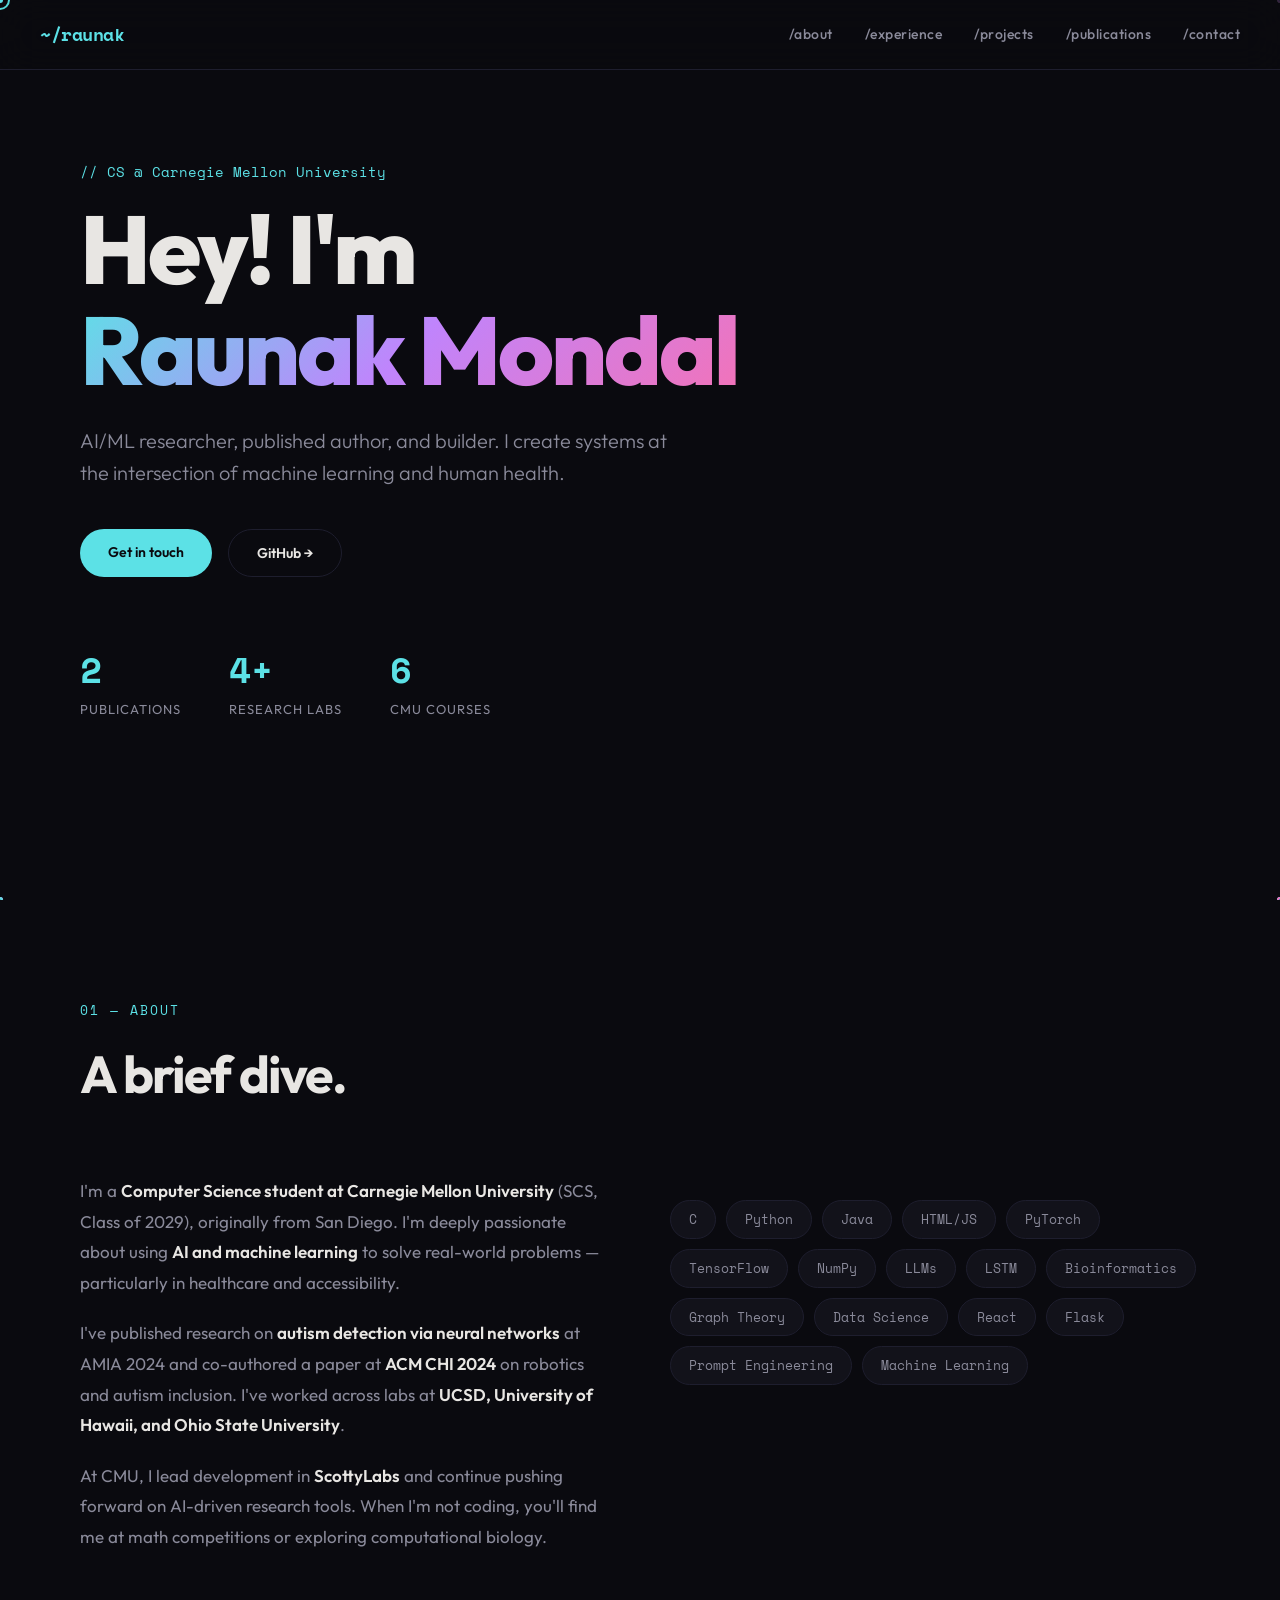
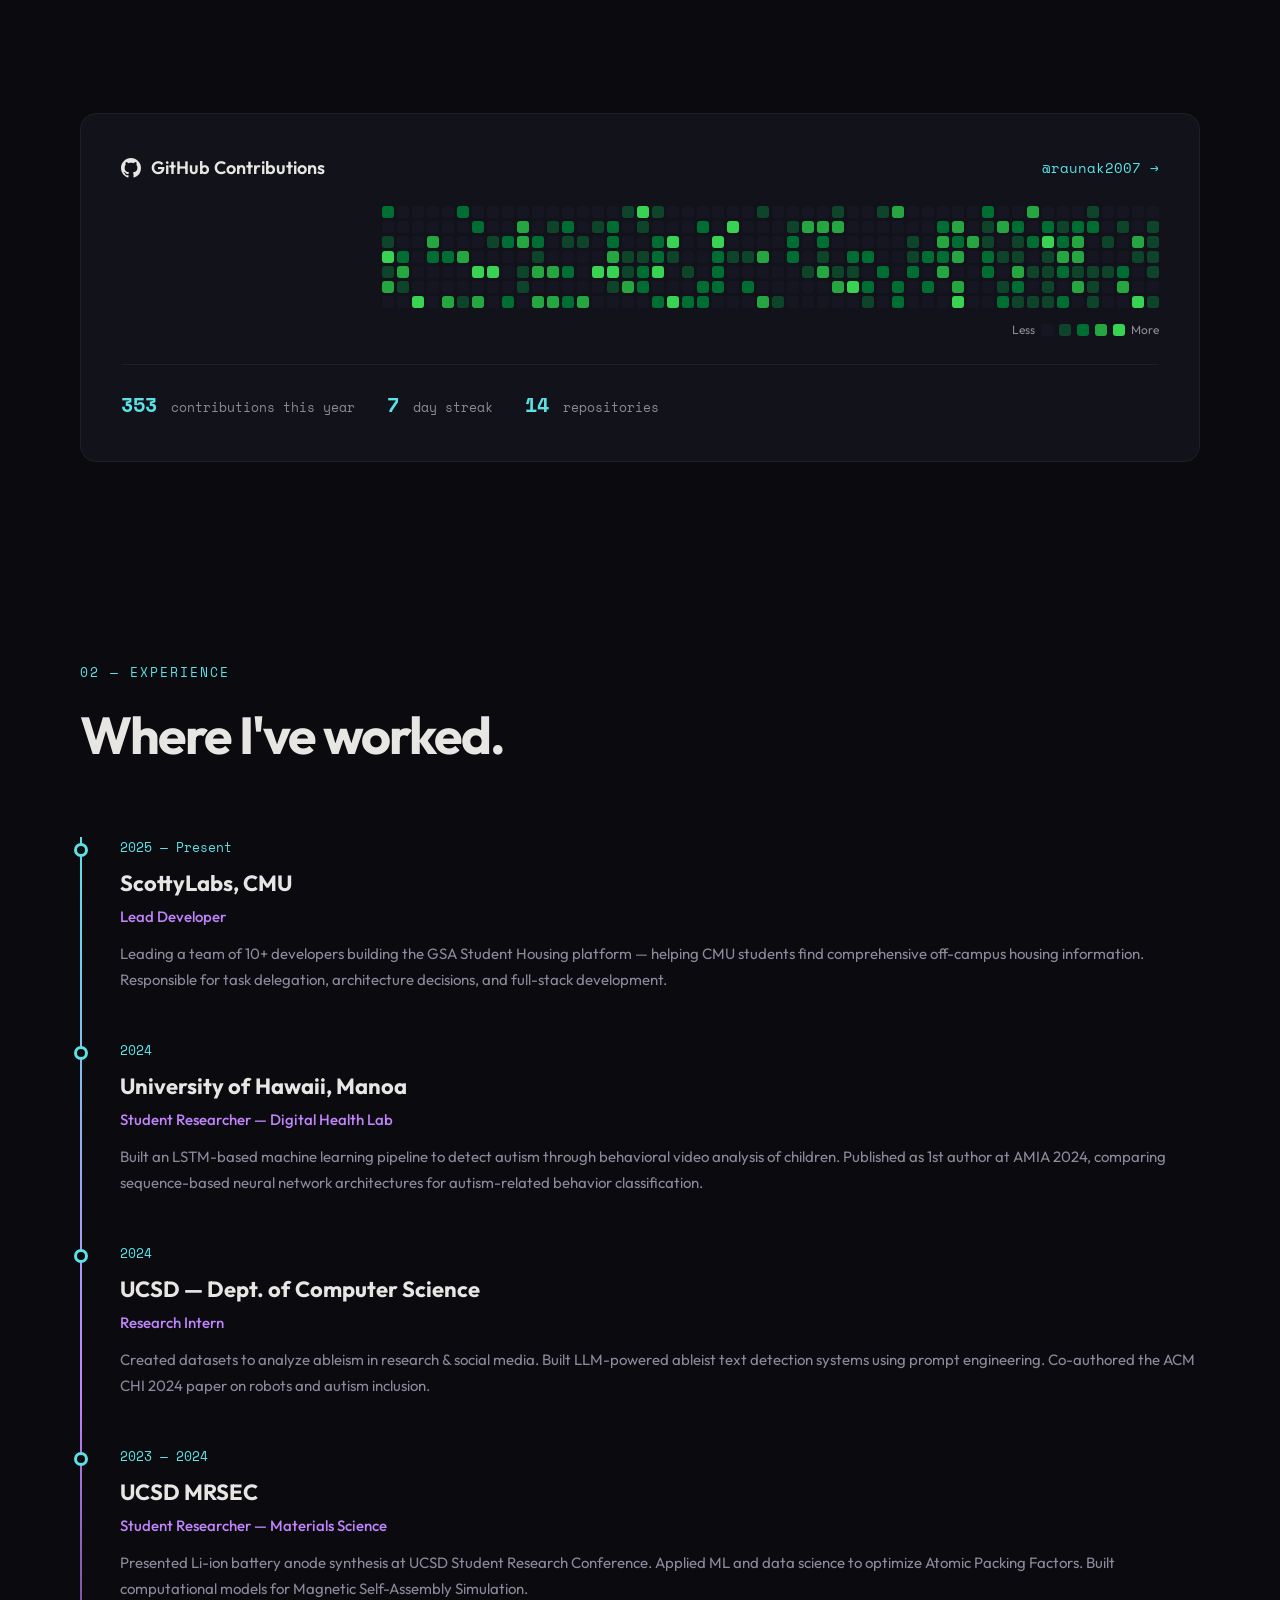
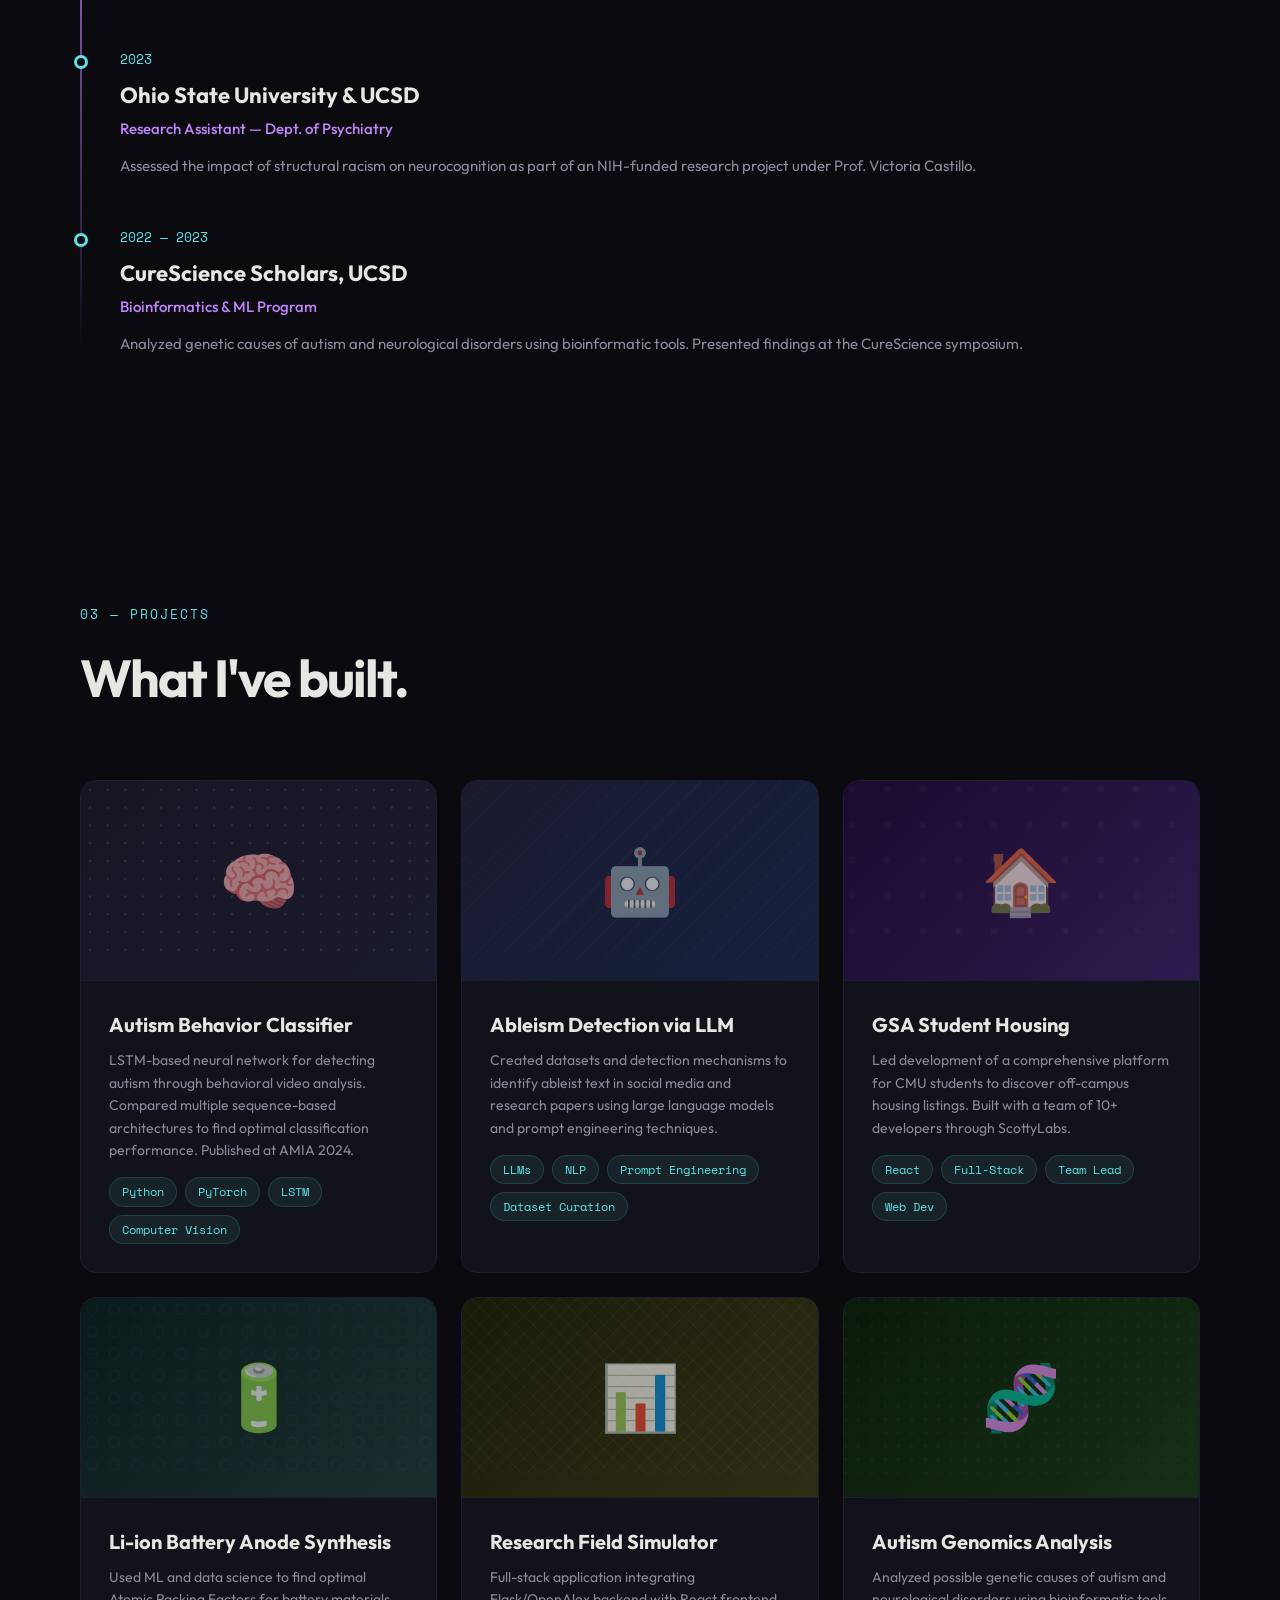
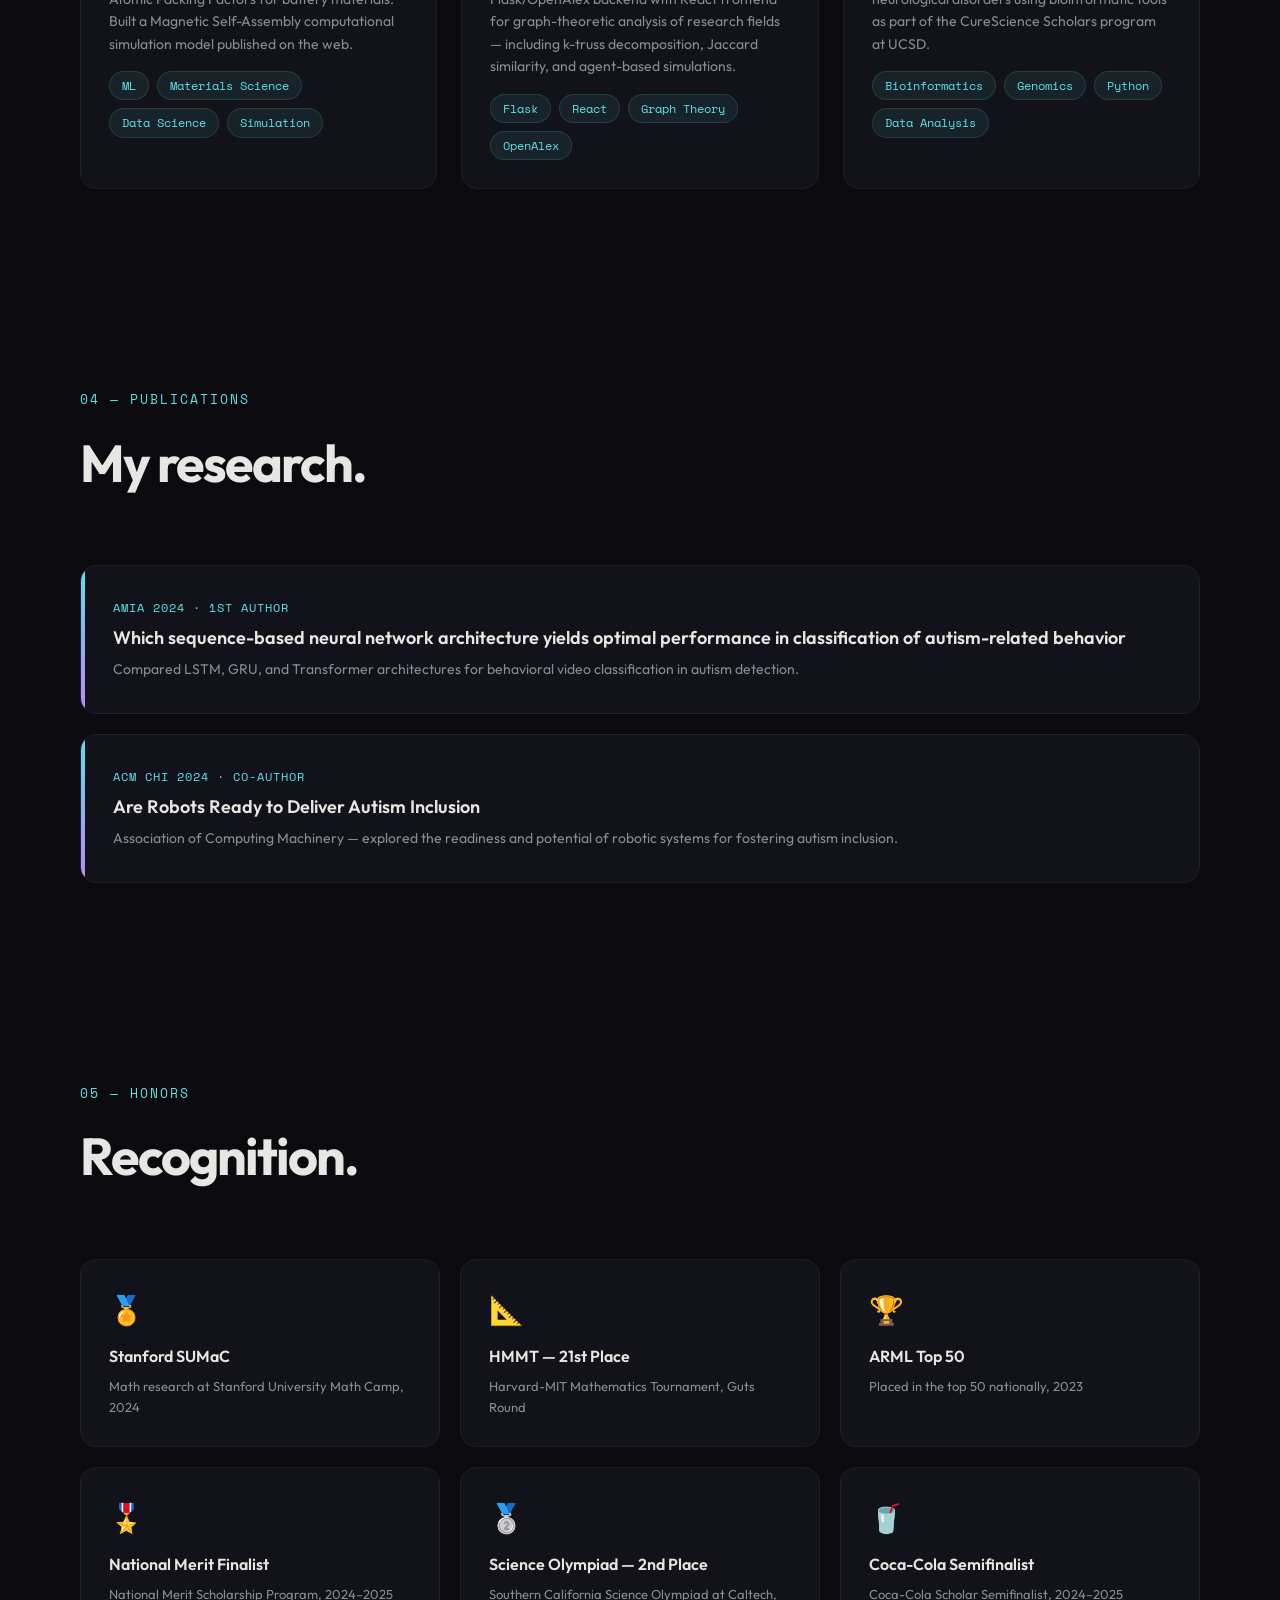
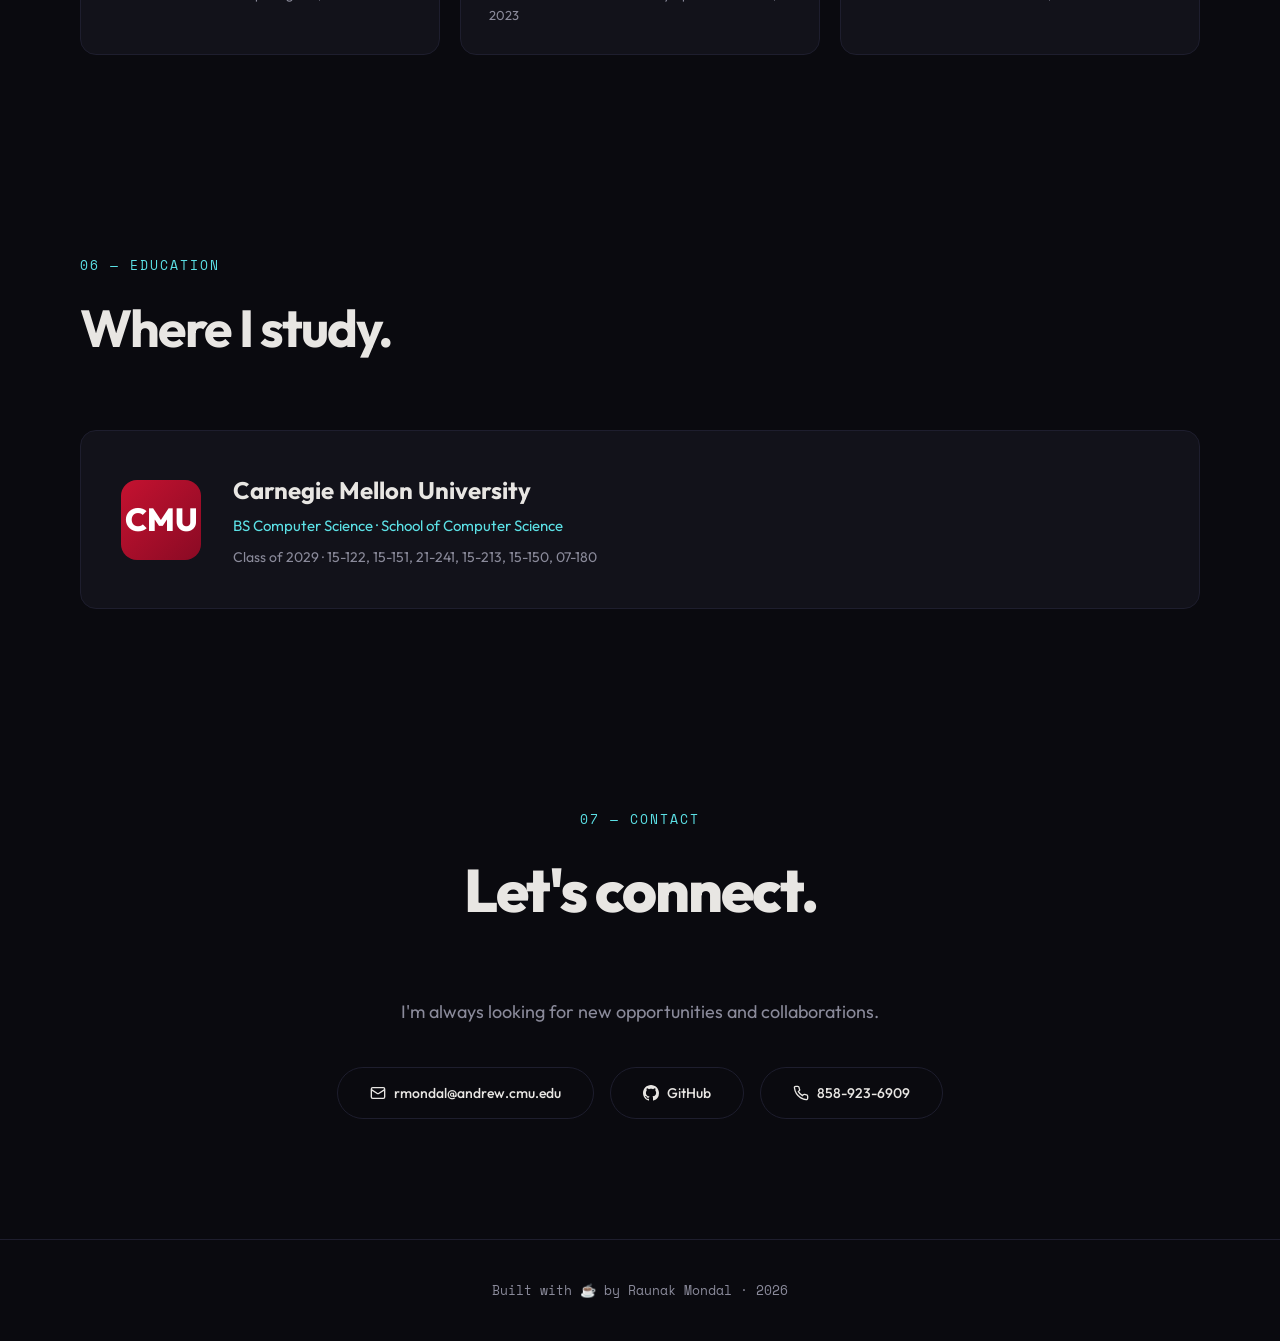
==== index.html @ 0bf02f23 "deploy: a3566b18e3fc51dc6b5c6eaa23ecd955144dbea8" ====
<!DOCTYPE html>
<html lang="en">
<head>
<meta charset="UTF-8">
<meta name="viewport" content="width=device-width, initial-scale=1.0">
<title>Raunak Mondal — CS @ CMU</title>
<meta name="description" content="Raunak Mondal — CS student at Carnegie Mellon University. AI/ML researcher, published author, and builder.">
<link rel="preconnect" href="https://fonts.googleapis.com">
<link href="https://fonts.googleapis.com/css2?family=Space+Mono:wght@400;700&family=Outfit:wght@300;400;500;600;700;800&family=JetBrains+Mono:wght@400;500&display=swap" rel="stylesheet">
<style>
*, *::before, *::after { margin: 0; padding: 0; box-sizing: border-box; }

:root {
  --bg: #0a0a0f;
  --bg-card: #12121a;
  --bg-card-hover: #1a1a28;
  --text: #e8e6e3;
  --text-dim: #8a8a9a;
  --accent: #5ce1e6;
  --accent2: #c084fc;
  --accent3: #f472b6;
  --border: #1e1e2e;
  --radius: 16px;
  --font-display: 'Outfit', sans-serif;
  --font-mono: 'Space Mono', 'JetBrains Mono', monospace;
}

html { scroll-behavior: smooth; }

body {
  background: var(--bg);
  color: var(--text);
  font-family: var(--font-display);
  line-height: 1.6;
  overflow-x: hidden;
  cursor: none;
}

/* Custom cursor */
.cursor {
  position: fixed;
  width: 20px;
  height: 20px;
  border: 2px solid var(--accent);
  border-radius: 50%;
  pointer-events: none;
  z-index: 9999;
  transition: transform 0.15s ease, border-color 0.3s;
  transform: translate(-50%, -50%);
  mix-blend-mode: difference;
}
.cursor-dot {
  position: fixed;
  width: 6px;
  height: 6px;
  background: var(--accent);
  border-radius: 50%;
  pointer-events: none;
  z-index: 9999;
  transform: translate(-50%, -50%);
}
.cursor.hovering {
  transform: translate(-50%, -50%) scale(2.5);
  border-color: var(--accent2);
  background: rgba(192, 132, 252, 0.1);
}

/* Canvas */
#aurora-canvas {
  position: fixed;
  top: 0; left: 0;
  width: 100%; height: 100%;
  z-index: 0;
  pointer-events: none;
}

/* Nav */
nav {
  position: fixed;
  top: 0; left: 0; right: 0;
  z-index: 100;
  padding: 20px 40px;
  display: flex;
  justify-content: space-between;
  align-items: center;
  backdrop-filter: blur(20px);
  background: rgba(10, 10, 15, 0.7);
  border-bottom: 1px solid var(--border);
}
nav .logo {
  font-family: var(--font-mono);
  font-size: 18px;
  font-weight: 700;
  color: var(--accent);
  letter-spacing: -0.5px;
}
nav .nav-links { display: flex; gap: 32px; }
nav .nav-links a {
  color: var(--text-dim);
  text-decoration: none;
  font-size: 14px;
  font-weight: 500;
  letter-spacing: 0.5px;
  text-transform: lowercase;
  transition: color 0.3s;
  position: relative;
}
nav .nav-links a::after {
  content: '';
  position: absolute;
  bottom: -4px; left: 0;
  width: 0; height: 2px;
  background: var(--accent);
  transition: width 0.3s;
}
nav .nav-links a:hover { color: var(--accent); }
nav .nav-links a:hover::after { width: 100%; }

/* Sections */
section {
  position: relative;
  z-index: 1;
  padding: 100px 40px;
  max-width: 1200px;
  margin: 0 auto;
}

/* Hero */
.hero {
  min-height: 100vh;
  display: flex;
  flex-direction: column;
  justify-content: center;
  padding-top: 80px;
}
.hero-tag {
  font-family: var(--font-mono);
  font-size: 14px;
  color: var(--accent);
  margin-bottom: 16px;
  opacity: 0;
  animation: slideUp 0.8s ease forwards 0.2s;
}
.hero h1 {
  font-size: clamp(48px, 8vw, 96px);
  font-weight: 800;
  line-height: 1.05;
  letter-spacing: -3px;
  margin-bottom: 24px;
  opacity: 0;
  animation: slideUp 0.8s ease forwards 0.4s;
}
.hero h1 .gradient-text {
  background: linear-gradient(135deg, var(--accent) 0%, var(--accent2) 50%, var(--accent3) 100%);
  -webkit-background-clip: text;
  -webkit-text-fill-color: transparent;
  background-clip: text;
}
.hero-sub {
  font-size: 20px;
  color: var(--text-dim);
  max-width: 600px;
  font-weight: 300;
  margin-bottom: 40px;
  opacity: 0;
  animation: slideUp 0.8s ease forwards 0.6s;
}
.hero-links {
  display: flex;
  gap: 16px;
  opacity: 0;
  animation: slideUp 0.8s ease forwards 0.8s;
}
.hero-links a {
  padding: 12px 28px;
  border-radius: 50px;
  text-decoration: none;
  font-size: 14px;
  font-weight: 600;
  transition: all 0.3s;
}
.hero-links .primary {
  background: var(--accent);
  color: var(--bg);
}
.hero-links .primary:hover { background: #4dd4d8; transform: translateY(-2px); box-shadow: 0 8px 30px rgba(92, 225, 230, 0.3); }
.hero-links .secondary {
  border: 1px solid var(--border);
  color: var(--text);
  background: transparent;
}
.hero-links .secondary:hover { border-color: var(--accent2); color: var(--accent2); }

.hero-stats {
  display: flex;
  gap: 48px;
  margin-top: 64px;
  opacity: 0;
  animation: slideUp 0.8s ease forwards 1s;
}
.stat-item .stat-num {
  font-size: 36px;
  font-weight: 800;
  color: var(--accent);
  font-family: var(--font-mono);
}
.stat-item .stat-label {
  font-size: 13px;
  color: var(--text-dim);
  text-transform: uppercase;
  letter-spacing: 1px;
}

/* Section headers */
.section-header {
  margin-bottom: 60px;
}
.section-header .label {
  font-family: var(--font-mono);
  font-size: 13px;
  color: var(--accent);
  text-transform: uppercase;
  letter-spacing: 2px;
  margin-bottom: 12px;
}
.section-header h2 {
  font-size: clamp(32px, 5vw, 52px);
  font-weight: 700;
  letter-spacing: -2px;
}

/* About */
.about-grid {
  display: grid;
  grid-template-columns: 1fr 1fr;
  gap: 60px;
  align-items: start;
}
.about-text p {
  color: var(--text-dim);
  font-size: 17px;
  margin-bottom: 20px;
  line-height: 1.8;
}
.about-text p strong { color: var(--text); font-weight: 600; }

.skills-cloud {
  display: flex;
  flex-wrap: wrap;
  gap: 10px;
  margin-top: 24px;
}
.skill-tag {
  padding: 8px 18px;
  background: var(--bg-card);
  border: 1px solid var(--border);
  border-radius: 50px;
  font-size: 13px;
  font-family: var(--font-mono);
  color: var(--text-dim);
  transition: all 0.3s;
}
.skill-tag:hover {
  border-color: var(--accent);
  color: var(--accent);
  transform: translateY(-2px);
  box-shadow: 0 4px 20px rgba(92, 225, 230, 0.15);
}

/* GitHub */
.github-section { padding-top: 40px; }
.github-card {
  background: var(--bg-card);
  border: 1px solid var(--border);
  border-radius: var(--radius);
  padding: 40px;
  overflow: hidden;
}
.gh-header {
  display: flex;
  justify-content: space-between;
  align-items: center;
  margin-bottom: 24px;
}
.gh-header h3 {
  font-size: 18px;
  font-weight: 600;
  display: flex;
  align-items: center;
  gap: 10px;
}
.gh-header a {
  color: var(--accent);
  text-decoration: none;
  font-size: 14px;
  font-family: var(--font-mono);
}
#contributions-graph {
  width: 100%;
  overflow-x: auto;
}
.contrib-grid {
  display: flex;
  gap: 3px;
  justify-content: flex-end;
}
.contrib-week { display: flex; flex-direction: column; gap: 3px; }
.contrib-day {
  width: 12px;
  height: 12px;
  border-radius: 3px;
  background: #161622;
  transition: all 0.2s;
}
.contrib-day:hover { transform: scale(1.4); }
.contrib-day.level-1 { background: #0e4429; }
.contrib-day.level-2 { background: #006d32; }
.contrib-day.level-3 { background: #26a641; }
.contrib-day.level-4 { background: #39d353; }
.contrib-legend {
  display: flex;
  align-items: center;
  gap: 6px;
  justify-content: flex-end;
  margin-top: 12px;
  font-size: 12px;
  color: var(--text-dim);
}
.contrib-legend .contrib-day { width: 12px; height: 12px; cursor: default; }
.contrib-legend .contrib-day:hover { transform: none; }
.gh-stats-row {
  display: flex;
  gap: 32px;
  margin-top: 24px;
  padding-top: 24px;
  border-top: 1px solid var(--border);
}
.gh-stat {
  font-family: var(--font-mono);
  font-size: 13px;
  color: var(--text-dim);
}
.gh-stat span { color: var(--accent); font-weight: 700; font-size: 20px; margin-right: 6px; }

/* Experience Timeline */
.timeline {
  position: relative;
  padding-left: 40px;
}
.timeline::before {
  content: '';
  position: absolute;
  left: 0; top: 0; bottom: 0;
  width: 2px;
  background: linear-gradient(to bottom, var(--accent), var(--accent2), transparent);
}
.timeline-item {
  position: relative;
  margin-bottom: 48px;
  opacity: 0;
  transform: translateY(30px);
  transition: all 0.6s ease;
}
.timeline-item.visible {
  opacity: 1;
  transform: translateY(0);
}
.timeline-item::before {
  content: '';
  position: absolute;
  left: -46px; top: 6px;
  width: 14px; height: 14px;
  border-radius: 50%;
  background: var(--bg);
  border: 3px solid var(--accent);
}
.timeline-year {
  font-family: var(--font-mono);
  font-size: 13px;
  color: var(--accent);
  margin-bottom: 8px;
}
.timeline-item h3 { font-size: 22px; font-weight: 700; margin-bottom: 4px; }
.timeline-role {
  font-size: 15px;
  color: var(--accent2);
  font-weight: 500;
  margin-bottom: 12px;
}
.timeline-desc {
  color: var(--text-dim);
  font-size: 15px;
  line-height: 1.7;
}

/* Publications */
.pub-list { display: flex; flex-direction: column; gap: 20px; }
.pub-card {
  background: var(--bg-card);
  border: 1px solid var(--border);
  border-radius: var(--radius);
  padding: 32px;
  transition: all 0.4s;
  position: relative;
  overflow: hidden;
}
.pub-card::before {
  content: '';
  position: absolute;
  top: 0; left: 0;
  width: 4px; height: 100%;
  background: linear-gradient(to bottom, var(--accent), var(--accent2));
}
.pub-card:hover {
  border-color: var(--accent);
  transform: translateX(8px);
  box-shadow: 0 8px 40px rgba(92, 225, 230, 0.08);
}
.pub-venue {
  font-family: var(--font-mono);
  font-size: 12px;
  color: var(--accent);
  text-transform: uppercase;
  letter-spacing: 1px;
  margin-bottom: 8px;
}
.pub-card h3 { font-size: 18px; font-weight: 600; margin-bottom: 8px; line-height: 1.4; }
.pub-role { font-size: 14px; color: var(--text-dim); }

/* Projects */
.projects-grid {
  display: grid;
  grid-template-columns: repeat(auto-fill, minmax(350px, 1fr));
  gap: 24px;
}
.project-card {
  background: var(--bg-card);
  border: 1px solid var(--border);
  border-radius: var(--radius);
  overflow: hidden;
  transition: all 0.4s;
  text-decoration: none;
  color: inherit;
  display: block;
}
.project-card:hover {
  border-color: var(--accent);
  transform: translateY(-6px);
  box-shadow: 0 20px 60px rgba(92, 225, 230, 0.1);
}
.project-img {
  width: 100%;
  height: 200px;
  object-fit: cover;
  border-bottom: 1px solid var(--border);
  background: linear-gradient(135deg, #161622 0%, #1a1a2e 100%);
  display: flex;
  align-items: center;
  justify-content: center;
  position: relative;
  overflow: hidden;
}
.project-img .project-icon {
  font-size: 64px;
  opacity: 0.6;
}
.project-img .project-pattern {
  position: absolute;
  inset: 0;
  opacity: 0.15;
}
.project-body { padding: 28px; }
.project-body h3 { font-size: 20px; font-weight: 700; margin-bottom: 8px; }
.project-body p { color: var(--text-dim); font-size: 14px; line-height: 1.6; margin-bottom: 16px; }
.project-tags { display: flex; flex-wrap: wrap; gap: 8px; }
.project-tags span {
  padding: 4px 12px;
  background: rgba(92, 225, 230, 0.08);
  border: 1px solid rgba(92, 225, 230, 0.15);
  border-radius: 50px;
  font-size: 12px;
  font-family: var(--font-mono);
  color: var(--accent);
}

/* Awards */
.awards-grid {
  display: grid;
  grid-template-columns: repeat(auto-fill, minmax(300px, 1fr));
  gap: 20px;
}
.award-card {
  background: var(--bg-card);
  border: 1px solid var(--border);
  border-radius: var(--radius);
  padding: 28px;
  transition: all 0.3s;
}
.award-card:hover {
  border-color: var(--accent2);
  transform: translateY(-4px);
}
.award-icon { font-size: 28px; margin-bottom: 12px; }
.award-card h3 { font-size: 16px; font-weight: 600; margin-bottom: 6px; }
.award-card p { font-size: 13px; color: var(--text-dim); }

/* Education */
.edu-card {
  background: var(--bg-card);
  border: 1px solid var(--border);
  border-radius: var(--radius);
  padding: 40px;
  display: flex;
  align-items: center;
  gap: 32px;
}
.edu-logo {
  width: 80px;
  height: 80px;
  border-radius: 16px;
  background: linear-gradient(135deg, #c41230, #8a0a24);
  display: flex;
  align-items: center;
  justify-content: center;
  font-size: 32px;
  font-weight: 800;
  flex-shrink: 0;
  color: white;
  font-family: var(--font-display);
}
.edu-info h3 { font-size: 24px; font-weight: 700; }
.edu-info .edu-degree { color: var(--accent); font-size: 15px; margin-top: 4px; }
.edu-info .edu-details { color: var(--text-dim); font-size: 14px; margin-top: 8px; }

/* Contact */
.contact-section { text-align: center; padding-bottom: 120px; }
.contact-section h2 {
  font-size: clamp(36px, 5vw, 60px);
  font-weight: 800;
  letter-spacing: -2px;
  margin-bottom: 16px;
}
.contact-section p { color: var(--text-dim); font-size: 18px; margin-bottom: 40px; }
.contact-links { display: flex; gap: 16px; justify-content: center; flex-wrap: wrap; }
.contact-links a {
  padding: 14px 32px;
  border: 1px solid var(--border);
  border-radius: 50px;
  color: var(--text);
  text-decoration: none;
  font-size: 14px;
  font-weight: 500;
  transition: all 0.3s;
  display: flex;
  align-items: center;
  gap: 8px;
}
.contact-links a:hover {
  border-color: var(--accent);
  color: var(--accent);
  transform: translateY(-3px);
  box-shadow: 0 8px 30px rgba(92, 225, 230, 0.1);
}

/* Footer */
footer {
  text-align: center;
  padding: 40px;
  border-top: 1px solid var(--border);
  color: var(--text-dim);
  font-size: 13px;
  font-family: var(--font-mono);
  position: relative;
  z-index: 1;
}

/* Animations */
@keyframes slideUp {
  from { opacity: 0; transform: translateY(40px); }
  to { opacity: 1; transform: translateY(0); }
}
.fade-in {
  opacity: 0;
  transform: translateY(30px);
  transition: all 0.7s ease;
}
.fade-in.visible {
  opacity: 1;
  transform: translateY(0);
}

/* Scrollbar */
::-webkit-scrollbar { width: 8px; }
::-webkit-scrollbar-track { background: var(--bg); }
::-webkit-scrollbar-thumb { background: var(--border); border-radius: 4px; }
::-webkit-scrollbar-thumb:hover { background: #2a2a3a; }

/* Responsive */
@media (max-width: 768px) {
  nav { padding: 16px 20px; }
  nav .nav-links { gap: 16px; }
  nav .nav-links a { font-size: 12px; }
  section { padding: 60px 20px; }
  .about-grid { grid-template-columns: 1fr; }
  .hero-stats { flex-wrap: wrap; gap: 24px; }
  .projects-grid { grid-template-columns: 1fr; }
  .awards-grid { grid-template-columns: 1fr; }
  .edu-card { flex-direction: column; text-align: center; }
  body { cursor: auto; }
  .cursor, .cursor-dot { display: none; }
  .contrib-day { width: 9px; height: 9px; }
}
</style>
</head>
<body>

<div class="cursor" id="cursor"></div>
<div class="cursor-dot" id="cursor-dot"></div>
<canvas id="aurora-canvas"></canvas>

<nav>
  <div class="logo">~/raunak</div>
  <div class="nav-links">
    <a href="#about">/about</a>
    <a href="#experience">/experience</a>
    <a href="#projects">/projects</a>
    <a href="#publications">/publications</a>
    <a href="#contact">/contact</a>
  </div>
</nav>

<!-- HERO -->
<section class="hero" id="hero">
  <div class="hero-tag">// CS @ Carnegie Mellon University</div>
  <h1>Hey! I'm<br><span class="gradient-text">Raunak Mondal</span></h1>
  <p class="hero-sub">AI/ML researcher, published author, and builder. I create systems at the intersection of machine learning and human health.</p>
  <div class="hero-links">
    <a href="mailto:rmondal@andrew.cmu.edu" class="primary">Get in touch</a>
    <a href="https://github.com/raunak2007" class="secondary">GitHub →</a>
  </div>
  <div class="hero-stats">
    <div class="stat-item">
      <div class="stat-num">2</div>
      <div class="stat-label">Publications</div>
    </div>
    <div class="stat-item">
      <div class="stat-num">4+</div>
      <div class="stat-label">Research Labs</div>
    </div>
    <div class="stat-item">
      <div class="stat-num">6</div>
      <div class="stat-label">CMU Courses</div>
    </div>
  </div>
</section>

<!-- ABOUT -->
<section id="about">
  <div class="section-header fade-in">
    <div class="label">01 — About</div>
    <h2>A brief dive.</h2>
  </div>
  <div class="about-grid">
    <div class="about-text fade-in">
      <p>I'm a <strong>Computer Science student at Carnegie Mellon University</strong> (SCS, Class of 2029), originally from San Diego. I'm deeply passionate about using <strong>AI and machine learning</strong> to solve real-world problems — particularly in healthcare and accessibility.</p>
      <p>I've published research on <strong>autism detection via neural networks</strong> at AMIA 2024 and co-authored a paper at <strong>ACM CHI 2024</strong> on robotics and autism inclusion. I've worked across labs at <strong>UCSD, University of Hawaii, and Ohio State University</strong>.</p>
      <p>At CMU, I lead development in <strong>ScottyLabs</strong> and continue pushing forward on AI-driven research tools. When I'm not coding, you'll find me at math competitions or exploring computational biology.</p>
    </div>
    <div class="fade-in">
      <div class="skills-cloud">
        <span class="skill-tag">C</span>
        <span class="skill-tag">Python</span>
        <span class="skill-tag">Java</span>
        <span class="skill-tag">HTML/JS</span>
        <span class="skill-tag">PyTorch</span>
        <span class="skill-tag">TensorFlow</span>
        <span class="skill-tag">NumPy</span>
        <span class="skill-tag">LLMs</span>
        <span class="skill-tag">LSTM</span>
        <span class="skill-tag">Bioinformatics</span>
        <span class="skill-tag">Graph Theory</span>
        <span class="skill-tag">Data Science</span>
        <span class="skill-tag">React</span>
        <span class="skill-tag">Flask</span>
        <span class="skill-tag">Prompt Engineering</span>
        <span class="skill-tag">Machine Learning</span>
      </div>
    </div>
  </div>
</section>

<!-- GITHUB -->
<section class="github-section" id="github">
  <div class="github-card fade-in">
    <div class="gh-header">
      <h3>
        <svg width="20" height="20" viewBox="0 0 16 16" fill="currentColor"><path d="M8 0C3.58 0 0 3.58 0 8c0 3.54 2.29 6.53 5.47 7.59.4.07.55-.17.55-.38 0-.19-.01-.82-.01-1.49-2.01.37-2.53-.49-2.69-.94-.09-.23-.48-.94-.82-1.13-.28-.15-.68-.52-.01-.53.63-.01 1.08.58 1.23.82.72 1.21 1.87.87 2.33.66.07-.52.28-.87.51-1.07-1.78-.2-3.64-.89-3.64-3.95 0-.87.31-1.59.82-2.15-.08-.2-.36-1.02.08-2.12 0 0 .67-.21 2.2.82.64-.18 1.32-.27 2-.27.68 0 1.36.09 2 .27 1.53-1.04 2.2-.82 2.2-.82.44 1.1.16 1.92.08 2.12.51.56.82 1.27.82 2.15 0 3.07-1.87 3.75-3.65 3.95.29.25.54.73.54 1.48 0 1.07-.01 1.93-.01 2.2 0 .21.15.46.55.38A8.013 8.013 0 0016 8c0-4.42-3.58-8-8-8z"/></svg>
        GitHub Contributions
      </h3>
      <a href="https://github.com/raunak2007" target="_blank">@raunak2007 →</a>
    </div>
    <div id="contributions-graph"></div>
    <div class="contrib-legend">
      <span>Less</span>
      <div class="contrib-day"></div>
      <div class="contrib-day level-1"></div>
      <div class="contrib-day level-2"></div>
      <div class="contrib-day level-3"></div>
      <div class="contrib-day level-4"></div>
      <span>More</span>
    </div>
    <div class="gh-stats-row">
      <div class="gh-stat"><span id="gh-total">—</span> contributions this year</div>
      <div class="gh-stat"><span id="gh-streak">—</span> day streak</div>
      <div class="gh-stat"><span id="gh-repos">—</span> repositories</div>
    </div>
  </div>
</section>

<!-- EXPERIENCE -->
<section id="experience">
  <div class="section-header fade-in">
    <div class="label">02 — Experience</div>
    <h2>Where I've worked.</h2>
  </div>
  <div class="timeline">
    <div class="timeline-item">
      <div class="timeline-year">2025 — Present</div>
      <h3>ScottyLabs, CMU</h3>
      <div class="timeline-role">Lead Developer</div>
      <p class="timeline-desc">Leading a team of 10+ developers building the GSA Student Housing platform — helping CMU students find comprehensive off-campus housing information. Responsible for task delegation, architecture decisions, and full-stack development.</p>
    </div>
    <div class="timeline-item">
      <div class="timeline-year">2024</div>
      <h3>University of Hawaii, Manoa</h3>
      <div class="timeline-role">Student Researcher — Digital Health Lab</div>
      <p class="timeline-desc">Built an LSTM-based machine learning pipeline to detect autism through behavioral video analysis of children. Published as 1st author at AMIA 2024, comparing sequence-based neural network architectures for autism-related behavior classification.</p>
    </div>
    <div class="timeline-item">
      <div class="timeline-year">2024</div>
      <h3>UCSD — Dept. of Computer Science</h3>
      <div class="timeline-role">Research Intern</div>
      <p class="timeline-desc">Created datasets to analyze ableism in research & social media. Built LLM-powered ableist text detection systems using prompt engineering. Co-authored the ACM CHI 2024 paper on robots and autism inclusion.</p>
    </div>
    <div class="timeline-item">
      <div class="timeline-year">2023 — 2024</div>
      <h3>UCSD MRSEC</h3>
      <div class="timeline-role">Student Researcher — Materials Science</div>
      <p class="timeline-desc">Presented Li-ion battery anode synthesis at UCSD Student Research Conference. Applied ML and data science to optimize Atomic Packing Factors. Built computational models for Magnetic Self-Assembly Simulation.</p>
    </div>
    <div class="timeline-item">
      <div class="timeline-year">2023</div>
      <h3>Ohio State University & UCSD</h3>
      <div class="timeline-role">Research Assistant — Dept. of Psychiatry</div>
      <p class="timeline-desc">Assessed the impact of structural racism on neurocognition as part of an NIH-funded research project under Prof. Victoria Castillo.</p>
    </div>
    <div class="timeline-item">
      <div class="timeline-year">2022 — 2023</div>
      <h3>CureScience Scholars, UCSD</h3>
      <div class="timeline-role">Bioinformatics & ML Program</div>
      <p class="timeline-desc">Analyzed genetic causes of autism and neurological disorders using bioinformatic tools. Presented findings at the CureScience symposium.</p>
    </div>
  </div>
</section>

<!-- PROJECTS -->
<section id="projects">
  <div class="section-header fade-in">
    <div class="label">03 — Projects</div>
    <h2>What I've built.</h2>
  </div>
  <div class="projects-grid">
    <div class="project-card fade-in">
      <div class="project-img">
        <svg class="project-pattern" viewBox="0 0 400 200"><defs><pattern id="p1" width="20" height="20" patternUnits="userSpaceOnUse"><circle cx="10" cy="10" r="1.5" fill="#5ce1e6"/></pattern></defs><rect fill="url(#p1)" width="400" height="200"/></svg>
        <span class="project-icon">🧠</span>
      </div>
      <div class="project-body">
        <h3>Autism Behavior Classifier</h3>
        <p>LSTM-based neural network for detecting autism through behavioral video analysis. Compared multiple sequence-based architectures to find optimal classification performance. Published at AMIA 2024.</p>
        <div class="project-tags">
          <span>Python</span><span>PyTorch</span><span>LSTM</span><span>Computer Vision</span>
        </div>
      </div>
    </div>
    <div class="project-card fade-in">
      <div class="project-img" style="background: linear-gradient(135deg, #1a1a2e, #16213e);">
        <svg class="project-pattern" viewBox="0 0 400 200"><defs><pattern id="p2" width="30" height="30" patternUnits="userSpaceOnUse"><line x1="0" y1="30" x2="30" y2="0" stroke="#c084fc" stroke-width="0.5"/></pattern></defs><rect fill="url(#p2)" width="400" height="200"/></svg>
        <span class="project-icon">🤖</span>
      </div>
      <div class="project-body">
        <h3>Ableism Detection via LLM</h3>
        <p>Created datasets and detection mechanisms to identify ableist text in social media and research papers using large language models and prompt engineering techniques.</p>
        <div class="project-tags">
          <span>LLMs</span><span>NLP</span><span>Prompt Engineering</span><span>Dataset Curation</span>
        </div>
      </div>
    </div>
    <div class="project-card fade-in">
      <div class="project-img" style="background: linear-gradient(135deg, #1a0a2e, #2d1b4e);">
        <svg class="project-pattern" viewBox="0 0 400 200"><defs><pattern id="p3" width="40" height="40" patternUnits="userSpaceOnUse"><rect x="5" y="5" width="8" height="8" fill="#f472b6" opacity="0.3" rx="2"/></pattern></defs><rect fill="url(#p3)" width="400" height="200"/></svg>
        <span class="project-icon">🏠</span>
      </div>
      <div class="project-body">
        <h3>GSA Student Housing</h3>
        <p>Led development of a comprehensive platform for CMU students to discover off-campus housing listings. Built with a team of 10+ developers through ScottyLabs.</p>
        <div class="project-tags">
          <span>React</span><span>Full-Stack</span><span>Team Lead</span><span>Web Dev</span>
        </div>
      </div>
    </div>
    <div class="project-card fade-in">
      <div class="project-img" style="background: linear-gradient(135deg, #0a1a1a, #1a2e2e);">
        <svg class="project-pattern" viewBox="0 0 400 200"><defs><pattern id="p4" width="25" height="25" patternUnits="userSpaceOnUse"><circle cx="12.5" cy="12.5" r="6" fill="none" stroke="#5ce1e6" stroke-width="0.5"/></pattern></defs><rect fill="url(#p4)" width="400" height="200"/></svg>
        <span class="project-icon">🔋</span>
      </div>
      <div class="project-body">
        <h3>Li-ion Battery Anode Synthesis</h3>
        <p>Used ML and data science to find optimal Atomic Packing Factors for battery materials. Built a Magnetic Self-Assembly computational simulation model published on the web.</p>
        <div class="project-tags">
          <span>ML</span><span>Materials Science</span><span>Data Science</span><span>Simulation</span>
        </div>
      </div>
    </div>
    <div class="project-card fade-in">
      <div class="project-img" style="background: linear-gradient(135deg, #1a1a0a, #2e2e16);">
        <svg class="project-pattern" viewBox="0 0 400 200"><defs><pattern id="p5" width="20" height="20" patternUnits="userSpaceOnUse"><path d="M0 10 L10 0 L20 10 L10 20Z" fill="none" stroke="#fbbf24" stroke-width="0.5"/></pattern></defs><rect fill="url(#p5)" width="400" height="200"/></svg>
        <span class="project-icon">📊</span>
      </div>
      <div class="project-body">
        <h3>Research Field Simulator</h3>
        <p>Full-stack application integrating Flask/OpenAlex backend with React frontend for graph-theoretic analysis of research fields — including k-truss decomposition, Jaccard similarity, and agent-based simulations.</p>
        <div class="project-tags">
          <span>Flask</span><span>React</span><span>Graph Theory</span><span>OpenAlex</span>
        </div>
      </div>
    </div>
    <div class="project-card fade-in">
      <div class="project-img" style="background: linear-gradient(135deg, #0a1a0a, #162e16);">
        <svg class="project-pattern" viewBox="0 0 400 200"><defs><pattern id="p6" width="15" height="15" patternUnits="userSpaceOnUse"><rect x="0" y="0" width="3" height="3" fill="#34d399" opacity="0.4"/></pattern></defs><rect fill="url(#p6)" width="400" height="200"/></svg>
        <span class="project-icon">🧬</span>
      </div>
      <div class="project-body">
        <h3>Autism Genomics Analysis</h3>
        <p>Analyzed possible genetic causes of autism and neurological disorders using bioinformatic tools as part of the CureScience Scholars program at UCSD.</p>
        <div class="project-tags">
          <span>Bioinformatics</span><span>Genomics</span><span>Python</span><span>Data Analysis</span>
        </div>
      </div>
    </div>
  </div>
</section>

<!-- PUBLICATIONS -->
<section id="publications">
  <div class="section-header fade-in">
    <div class="label">04 — Publications</div>
    <h2>My research.</h2>
  </div>
  <div class="pub-list">
    <div class="pub-card fade-in">
      <div class="pub-venue">AMIA 2024 · 1st Author</div>
      <h3>Which sequence-based neural network architecture yields optimal performance in classification of autism-related behavior</h3>
      <p class="pub-role">Compared LSTM, GRU, and Transformer architectures for behavioral video classification in autism detection.</p>
    </div>
    <div class="pub-card fade-in">
      <div class="pub-venue">ACM CHI 2024 · Co-Author</div>
      <h3>Are Robots Ready to Deliver Autism Inclusion</h3>
      <p class="pub-role">Association of Computing Machinery — explored the readiness and potential of robotic systems for fostering autism inclusion.</p>
    </div>
  </div>
</section>

<!-- AWARDS -->
<section id="awards">
  <div class="section-header fade-in">
    <div class="label">05 — Honors</div>
    <h2>Recognition.</h2>
  </div>
  <div class="awards-grid">
    <div class="award-card fade-in">
      <div class="award-icon">🏅</div>
      <h3>Stanford SUMaC</h3>
      <p>Math research at Stanford University Math Camp, 2024</p>
    </div>
    <div class="award-card fade-in">
      <div class="award-icon">📐</div>
      <h3>HMMT — 21st Place</h3>
      <p>Harvard-MIT Mathematics Tournament, Guts Round</p>
    </div>
    <div class="award-card fade-in">
      <div class="award-icon">🏆</div>
      <h3>ARML Top 50</h3>
      <p>Placed in the top 50 nationally, 2023</p>
    </div>
    <div class="award-card fade-in">
      <div class="award-icon">🎖️</div>
      <h3>National Merit Finalist</h3>
      <p>National Merit Scholarship Program, 2024–2025</p>
    </div>
    <div class="award-card fade-in">
      <div class="award-icon">🥈</div>
      <h3>Science Olympiad — 2nd Place</h3>
      <p>Southern California Science Olympiad at Caltech, 2023</p>
    </div>
    <div class="award-card fade-in">
      <div class="award-icon">🥤</div>
      <h3>Coca-Cola Semifinalist</h3>
      <p>Coca-Cola Scholar Semifinalist, 2024–2025</p>
    </div>
  </div>
</section>

<!-- EDUCATION -->
<section id="education">
  <div class="section-header fade-in">
    <div class="label">06 — Education</div>
    <h2>Where I study.</h2>
  </div>
  <div class="edu-card fade-in">
    <div class="edu-logo">CMU</div>
    <div class="edu-info">
      <h3>Carnegie Mellon University</h3>
      <div class="edu-degree">BS Computer Science · School of Computer Science</div>
      <div class="edu-details">Class of 2029 · 15-122, 15-151, 21-241, 15-213, 15-150, 07-180</div>
    </div>
  </div>
</section>

<!-- CONTACT -->
<section class="contact-section" id="contact">
  <div class="section-header fade-in" style="text-align: center;">
    <div class="label">07 — Contact</div>
    <h2>Let's connect.</h2>
  </div>
  <p class="fade-in">I'm always looking for new opportunities and collaborations.</p>
  <div class="contact-links fade-in">
    <a href="mailto:rmondal@andrew.cmu.edu">
      <svg width="16" height="16" viewBox="0 0 24 24" fill="none" stroke="currentColor" stroke-width="2"><rect x="2" y="4" width="20" height="16" rx="2"/><path d="m22 7-8.97 5.7a1.94 1.94 0 0 1-2.06 0L2 7"/></svg>
      rmondal@andrew.cmu.edu
    </a>
    <a href="https://github.com/raunak2007" target="_blank">
      <svg width="16" height="16" viewBox="0 0 16 16" fill="currentColor"><path d="M8 0C3.58 0 0 3.58 0 8c0 3.54 2.29 6.53 5.47 7.59.4.07.55-.17.55-.38 0-.19-.01-.82-.01-1.49-2.01.37-2.53-.49-2.69-.94-.09-.23-.48-.94-.82-1.13-.28-.15-.68-.52-.01-.53.63-.01 1.08.58 1.23.82.72 1.21 1.87.87 2.33.66.07-.52.28-.87.51-1.07-1.78-.2-3.64-.89-3.64-3.95 0-.87.31-1.59.82-2.15-.08-.2-.36-1.02.08-2.12 0 0 .67-.21 2.2.82.64-.18 1.32-.27 2-.27.68 0 1.36.09 2 .27 1.53-1.04 2.2-.82 2.2-.82.44 1.1.16 1.92.08 2.12.51.56.82 1.27.82 2.15 0 3.07-1.87 3.75-3.65 3.95.29.25.54.73.54 1.48 0 1.07-.01 1.93-.01 2.2 0 .21.15.46.55.38A8.013 8.013 0 0016 8c0-4.42-3.58-8-8-8z"/></svg>
      GitHub
    </a>
    <a href="tel:858-923-6909">
      <svg width="16" height="16" viewBox="0 0 24 24" fill="none" stroke="currentColor" stroke-width="2"><path d="M22 16.92v3a2 2 0 0 1-2.18 2 19.79 19.79 0 0 1-8.63-3.07 19.5 19.5 0 0 1-6-6 19.79 19.79 0 0 1-3.07-8.67A2 2 0 0 1 4.11 2h3a2 2 0 0 1 2 1.72c.127.96.361 1.903.7 2.81a2 2 0 0 1-.45 2.11L8.09 9.91a16 16 0 0 0 6 6l1.27-1.27a2 2 0 0 1 2.11-.45c.907.339 1.85.573 2.81.7A2 2 0 0 1 22 16.92z"/></svg>
      858-923-6909
    </a>
  </div>
</section>

<footer>
  <p>Built with ☕ by Raunak Mondal · 2026</p>
</footer>

<script>
// AURORA CANVAS
(function() {
  const canvas = document.getElementById('aurora-canvas');
  const ctx = canvas.getContext('2d');
  let W, H;
  let mouseX = -1000, mouseY = -1000;
  const particles = [];
  const PARTICLE_COUNT = 120;
  const CONNECTION_DIST = 150;
  const MOUSE_RADIUS = 200;

  function resize() {
    W = canvas.width = window.innerWidth;
    H = canvas.height = window.innerHeight;
  }
  resize();
  window.addEventListener('resize', resize);

  document.addEventListener('mousemove', e => {
    mouseX = e.clientX;
    mouseY = e.clientY;
  });

  class Particle {
    constructor() {
      this.x = Math.random() * W;
      this.y = Math.random() * H;
      this.vx = (Math.random() - 0.5) * 0.6;
      this.vy = (Math.random() - 0.5) * 0.6;
      this.r = Math.random() * 2 + 1;
      const colors = ['92,225,230', '192,132,252', '244,114,182'];
      this.color = colors[Math.floor(Math.random() * colors.length)];
      this.baseAlpha = Math.random() * 0.5 + 0.2;
    }
    update() {
      const dx = this.x - mouseX;
      const dy = this.y - mouseY;
      const dist = Math.sqrt(dx * dx + dy * dy);
      if (dist < MOUSE_RADIUS) {
        const force = (MOUSE_RADIUS - dist) / MOUSE_RADIUS;
        this.vx += (dx / dist) * force * 0.8;
        this.vy += (dy / dist) * force * 0.8;
      }
      this.vx *= 0.98;
      this.vy *= 0.98;
      this.x += this.vx;
      this.y += this.vy;
      if (this.x < 0) this.x = W;
      if (this.x > W) this.x = 0;
      if (this.y < 0) this.y = H;
      if (this.y > H) this.y = 0;
    }
    draw() {
      const dx = this.x - mouseX;
      const dy = this.y - mouseY;
      const dist = Math.sqrt(dx * dx + dy * dy);
      const glow = dist < MOUSE_RADIUS ? 1 - dist / MOUSE_RADIUS : 0;
      const alpha = this.baseAlpha + glow * 0.6;
      ctx.beginPath();
      ctx.arc(this.x, this.y, this.r + glow * 3, 0, Math.PI * 2);
      ctx.fillStyle = `rgba(${this.color}, ${alpha})`;
      ctx.fill();
      if (glow > 0.3) {
        ctx.beginPath();
        ctx.arc(this.x, this.y, this.r + glow * 8, 0, Math.PI * 2);
        ctx.fillStyle = `rgba(${this.color}, ${glow * 0.15})`;
        ctx.fill();
      }
    }
  }

  for (let i = 0; i < PARTICLE_COUNT; i++) particles.push(new Particle());

  function drawConnections() {
    for (let i = 0; i < particles.length; i++) {
      for (let j = i + 1; j < particles.length; j++) {
        const dx = particles[i].x - particles[j].x;
        const dy = particles[i].y - particles[j].y;
        const dist = Math.sqrt(dx * dx + dy * dy);
        if (dist < CONNECTION_DIST) {
          const alpha = (1 - dist / CONNECTION_DIST) * 0.15;
          const mx = (particles[i].x + particles[j].x) / 2;
          const my = (particles[i].y + particles[j].y) / 2;
          const mDist = Math.sqrt((mx - mouseX) ** 2 + (my - mouseY) ** 2);
          const mGlow = mDist < MOUSE_RADIUS ? (1 - mDist / MOUSE_RADIUS) * 0.3 : 0;
          ctx.beginPath();
          ctx.moveTo(particles[i].x, particles[i].y);
          ctx.lineTo(particles[j].x, particles[j].y);
          ctx.strokeStyle = `rgba(92, 225, 230, ${alpha + mGlow})`;
          ctx.lineWidth = 0.5;
          ctx.stroke();
        }
      }
    }
  }

  function animate() {
    ctx.clearRect(0, 0, W, H);
    particles.forEach(p => { p.update(); p.draw(); });
    drawConnections();
    requestAnimationFrame(animate);
  }
  animate();
})();

// CUSTOM CURSOR
(function() {
  const cursor = document.getElementById('cursor');
  const dot = document.getElementById('cursor-dot');
  let cx = 0, cy = 0, dx = 0, dy = 0;

  document.addEventListener('mousemove', e => { dx = e.clientX; dy = e.clientY; });

  function updateCursor() {
    cx += (dx - cx) * 0.15;
    cy += (dy - cy) * 0.15;
    cursor.style.left = cx + 'px';
    cursor.style.top = cy + 'px';
    dot.style.left = dx + 'px';
    dot.style.top = dy + 'px';
    requestAnimationFrame(updateCursor);
  }
  updateCursor();

  document.querySelectorAll('a, .project-card, .skill-tag, .award-card, .pub-card').forEach(el => {
    el.addEventListener('mouseenter', () => cursor.classList.add('hovering'));
    el.addEventListener('mouseleave', () => cursor.classList.remove('hovering'));
  });
})();

// SCROLL ANIMATIONS
(function() {
  const observer = new IntersectionObserver((entries) => {
    entries.forEach(entry => {
      if (entry.isIntersecting) {
        entry.target.classList.add('visible');
      }
    });
  }, { threshold: 0.1 });

  document.querySelectorAll('.fade-in, .timeline-item').forEach(el => observer.observe(el));
})();

// GITHUB CONTRIBUTIONS GRAPH - WITH FALLBACK AND REAL DATA SUPPORT
(function() {
  const container = document.getElementById('contributions-graph');
  
  // Try to load real data if it was injected at build time
  if (typeof __GITHUB_DATA__ !== 'undefined' && __GITHUB_DATA__) {
    try {
      const data = __GITHUB_DATA__;
      const calendar = data.data.user.contributionsCollection.contributionCalendar;
      const totalContributions = calendar.totalContributions;
      const weeks = calendar.weeks;
      
      // Calculate streak
      let currentStreak = 0;
      let tempStreak = 0;
      const allDays = weeks.flatMap(w => w.contributionDays).reverse();
      
      for (const day of allDays) {
        if (day.contributionCount > 0) {
          tempStreak++;
          if (tempStreak > currentStreak) currentStreak = tempStreak;
        } else {
          tempStreak = 0;
        }
      }
      
      // Build the grid
      const grid = document.createElement('div');
      grid.className = 'contrib-grid';
      
      const last52Weeks = weeks.slice(-52);
      
      for (const week of last52Weeks) {
        const weekDiv = document.createElement('div');
        weekDiv.className = 'contrib-week';
        
        for (const day of week.contributionDays) {
          const dayDiv = document.createElement('div');
          dayDiv.className = 'contrib-day';
          const count = day.contributionCount;
          
          let level = 0;
          if (count > 0) level = 1;
          if (count >= 3) level = 2;
          if (count >= 6) level = 3;
          if (count >= 10) level = 4;
          
          if (level > 0) dayDiv.classList.add(`level-${level}`);
          dayDiv.title = `${count} contributions on ${day.date}`;
          weekDiv.appendChild(dayDiv);
        }
        grid.appendChild(weekDiv);
      }
      
      container.appendChild(grid);
      
      document.getElementById('gh-total').textContent = totalContributions;
      document.getElementById('gh-streak').textContent = currentStreak;
      document.getElementById('gh-repos').textContent = data.data.user.repositories.totalCount;
      
      return; // Exit early - we used real data
    } catch(e) {
      console.log('Error parsing injected data, using fallback');
    }
  }
  
  // FALLBACK: Generate fake/simulated data (runs when no real data is available)
  const grid = document.createElement('div');
  grid.className = 'contrib-grid';

  const weeks = 52;
  let total = 0;
  let maxStreak = 0;
  let tempStreak = 0;

  for (let w = 0; w < weeks; w++) {
    const week = document.createElement('div');
    week.className = 'contrib-week';
    const isSchoolTerm = (w > 4 && w < 20) || (w > 28 && w < 48);
    const recencyBoost = w / weeks;

    for (let d = 0; d < 7; d++) {
      const day = document.createElement('div');
      day.className = 'contrib-day';
      let prob = 0.3 + recencyBoost * 0.3;
      if (isSchoolTerm) prob += 0.15;
      if (d === 0 || d === 6) prob -= 0.15;

      const rand = Math.random();
      let level = 0;
      if (rand < prob) {
        const intensity = Math.random();
        if (intensity < 0.4) level = 1;
        else if (intensity < 0.7) level = 2;
        else if (intensity < 0.9) level = 3;
        else level = 4;
        total += level;
        tempStreak++;
      } else {
        if (tempStreak > maxStreak) maxStreak = tempStreak;
        tempStreak = 0;
      }

      if (level > 0) day.classList.add('level-' + level);
      const contribs = level === 0 ? 0 : level === 1 ? Math.ceil(Math.random()*2) : level === 2 ? Math.ceil(Math.random()*4+2) : level === 3 ? Math.ceil(Math.random()*5+5) : Math.ceil(Math.random()*8+8);
      day.title = `${contribs} contributions`;
      week.appendChild(day);
    }
    grid.appendChild(week);
  }

  if (tempStreak > maxStreak) maxStreak = tempStreak;
  container.appendChild(grid);

  document.getElementById('gh-total').textContent = total;
  document.getElementById('gh-streak').textContent = maxStreak;
  document.getElementById('gh-repos').textContent = Math.floor(Math.random() * 8) + 12;
})();

// NAV SMOOTH SCROLL
document.querySelectorAll('nav a[href^="#"]').forEach(a => {
  a.addEventListener('click', e => {
    e.preventDefault();
    document.querySelector(a.getAttribute('href')).scrollIntoView({ behavior: 'smooth' });
  });
});
</script>
<script>
window.__GITHUB_DATA__ = {"data":{"user":{"contributionsCollection":{"contributionCalendar":{"totalContributions":168,"weeks":[{"contributionDays":[{"contributionCount":0,"date":"2025-06-08"},{"contributionCount":0,"date":"2025-06-09"},{"contributionCount":0,"date":"2025-06-10"},{"contributionCount":0,"date":"2025-06-11"},{"contributionCount":0,"date":"2025-06-12"},{"contributionCount":0,"date":"2025-06-13"},{"contributionCount":0,"date":"2025-06-14"}]},{"contributionDays":[{"contributionCount":0,"date":"2025-06-15"},{"contributionCount":0,"date":"2025-06-16"},{"contributionCount":0,"date":"2025-06-17"},{"contributionCount":0,"date":"2025-06-18"},{"contributionCount":0,"date":"2025-06-19"},{"contributionCount":0,"date":"2025-06-20"},{"contributionCount":0,"date":"2025-06-21"}]},{"contributionDays":[{"contributionCount":0,"date":"2025-06-22"},{"contributionCount":0,"date":"2025-06-23"},{"contributionCount":0,"date":"2025-06-24"},{"contributionCount":0,"date":"2025-06-25"},{"contributionCount":0,"date":"2025-06-26"},{"contributionCount":0,"date":"2025-06-27"},{"contributionCount":0,"date":"2025-06-28"}]},{"contributionDays":[{"contributionCount":0,"date":"2025-06-29"},{"contributionCount":0,"date":"2025-06-30"},{"contributionCount":0,"date":"2025-07-01"},{"contributionCount":0,"date":"2025-07-02"},{"contributionCount":0,"date":"2025-07-03"},{"contributionCount":0,"date":"2025-07-04"},{"contributionCount":0,"date":"2025-07-05"}]},{"contributionDays":[{"contributionCount":0,"date":"2025-07-06"},{"contributionCount":0,"date":"2025-07-07"},{"contributionCount":0,"date":"2025-07-08"},{"contributionCount":0,"date":"2025-07-09"},{"contributionCount":0,"date":"2025-07-10"},{"contributionCount":0,"date":"2025-07-11"},{"contributionCount":0,"date":"2025-07-12"}]},{"contributionDays":[{"contributionCount":0,"date":"2025-07-13"},{"contributionCount":0,"date":"2025-07-14"},{"contributionCount":0,"date":"2025-07-15"},{"contributionCount":0,"date":"2025-07-16"},{"contributionCount":0,"date":"2025-07-17"},{"contributionCount":0,"date":"2025-07-18"},{"contributionCount":0,"date":"2025-07-19"}]},{"contributionDays":[{"contributionCount":0,"date":"2025-07-20"},{"contributionCount":0,"date":"2025-07-21"},{"contributionCount":0,"date":"2025-07-22"},{"contributionCount":0,"date":"2025-07-23"},{"contributionCount":0,"date":"2025-07-24"},{"contributionCount":0,"date":"2025-07-25"},{"contributionCount":0,"date":"2025-07-26"}]},{"contributionDays":[{"contributionCount":0,"date":"2025-07-27"},{"contributionCount":0,"date":"2025-07-28"},{"contributionCount":0,"date":"2025-07-29"},{"contributionCount":0,"date":"2025-07-30"},{"contributionCount":0,"date":"2025-07-31"},{"contributionCount":0,"date":"2025-08-01"},{"contributionCount":0,"date":"2025-08-02"}]},{"contributionDays":[{"contributionCount":0,"date":"2025-08-03"},{"contributionCount":0,"date":"2025-08-04"},{"contributionCount":0,"date":"2025-08-05"},{"contributionCount":5,"date":"2025-08-06"},{"contributionCount":0,"date":"2025-08-07"},{"contributionCount":0,"date":"2025-08-08"},{"contributionCount":0,"date":"2025-08-09"}]},{"contributionDays":[{"contributionCount":0,"date":"2025-08-10"},{"contributionCount":0,"date":"2025-08-11"},{"contributionCount":0,"date":"2025-08-12"},{"contributionCount":0,"date":"2025-08-13"},{"contributionCount":0,"date":"2025-08-14"},{"contributionCount":0,"date":"2025-08-15"},{"contributionCount":0,"date":"2025-08-16"}]},{"contributionDays":[{"contributionCount":0,"date":"2025-08-17"},{"contributionCount":0,"date":"2025-08-18"},{"contributionCount":0,"date":"2025-08-19"},{"contributionCount":0,"date":"2025-08-20"},{"contributionCount":0,"date":"2025-08-21"},{"contributionCount":0,"date":"2025-08-22"},{"contributionCount":0,"date":"2025-08-23"}]},{"contributionDays":[{"contributionCount":0,"date":"2025-08-24"},{"contributionCount":0,"date":"2025-08-25"},{"contributionCount":0,"date":"2025-08-26"},{"contributionCount":0,"date":"2025-08-27"},{"contributionCount":0,"date":"2025-08-28"},{"contributionCount":0,"date":"2025-08-29"},{"contributionCount":0,"date":"2025-08-30"}]},{"contributionDays":[{"contributionCount":0,"date":"2025-08-31"},{"contributionCount":0,"date":"2025-09-01"},{"contributionCount":0,"date":"2025-09-02"},{"contributionCount":0,"date":"2025-09-03"},{"contributionCount":0,"date":"2025-09-04"},{"contributionCount":0,"date":"2025-09-05"},{"contributionCount":0,"date":"2025-09-06"}]},{"contributionDays":[{"contributionCount":0,"date":"2025-09-07"},{"contributionCount":0,"date":"2025-09-08"},{"contributionCount":0,"date":"2025-09-09"},{"contributionCount":3,"date":"2025-09-10"},{"contributionCount":0,"date":"2025-09-11"},{"contributionCount":0,"date":"2025-09-12"},{"contributionCount":0,"date":"2025-09-13"}]},{"contributionDays":[{"contributionCount":0,"date":"2025-09-14"},{"contributionCount":0,"date":"2025-09-15"},{"contributionCount":0,"date":"2025-09-16"},{"contributionCount":0,"date":"2025-09-17"},{"contributionCount":0,"date":"2025-09-18"},{"contributionCount":0,"date":"2025-09-19"},{"contributionCount":0,"date":"2025-09-20"}]},{"contributionDays":[{"contributionCount":0,"date":"2025-09-21"},{"contributionCount":1,"date":"2025-09-22"},{"contributionCount":0,"date":"2025-09-23"},{"contributionCount":0,"date":"2025-09-24"},{"contributionCount":0,"date":"2025-09-25"},{"contributionCount":0,"date":"2025-09-26"},{"contributionCount":0,"date":"2025-09-27"}]},{"contributionDays":[{"contributionCount":0,"date":"2025-09-28"},{"contributionCount":0,"date":"2025-09-29"},{"contributionCount":0,"date":"2025-09-30"},{"contributionCount":0,"date":"2025-10-01"},{"contributionCount":0,"date":"2025-10-02"},{"contributionCount":0,"date":"2025-10-03"},{"contributionCount":0,"date":"2025-10-04"}]},{"contributionDays":[{"contributionCount":0,"date":"2025-10-05"},{"contributionCount":0,"date":"2025-10-06"},{"contributionCount":0,"date":"2025-10-07"},{"contributionCount":0,"date":"2025-10-08"},{"contributionCount":0,"date":"2025-10-09"},{"contributionCount":0,"date":"2025-10-10"},{"contributionCount":0,"date":"2025-10-11"}]},{"contributionDays":[{"contributionCount":0,"date":"2025-10-12"},{"contributionCount":0,"date":"2025-10-13"},{"contributionCount":0,"date":"2025-10-14"},{"contributionCount":0,"date":"2025-10-15"},{"contributionCount":0,"date":"2025-10-16"},{"contributionCount":0,"date":"2025-10-17"},{"contributionCount":0,"date":"2025-10-18"}]},{"contributionDays":[{"contributionCount":0,"date":"2025-10-19"},{"contributionCount":0,"date":"2025-10-20"},{"contributionCount":0,"date":"2025-10-21"},{"contributionCount":0,"date":"2025-10-22"},{"contributionCount":0,"date":"2025-10-23"},{"contributionCount":0,"date":"2025-10-24"},{"contributionCount":2,"date":"2025-10-25"}]},{"contributionDays":[{"contributionCount":0,"date":"2025-10-26"},{"contributionCount":0,"date":"2025-10-27"},{"contributionCount":0,"date":"2025-10-28"},{"contributionCount":0,"date":"2025-10-29"},{"contributionCount":0,"date":"2025-10-30"},{"contributionCount":0,"date":"2025-10-31"},{"contributionCount":2,"date":"2025-11-01"}]},{"contributionDays":[{"contributionCount":0,"date":"2025-11-02"},{"contributionCount":0,"date":"2025-11-03"},{"contributionCount":0,"date":"2025-11-04"},{"contributionCount":0,"date":"2025-11-05"},{"contributionCount":0,"date":"2025-11-06"},{"contributionCount":0,"date":"2025-11-07"},{"contributionCount":4,"date":"2025-11-08"}]},{"contributionDays":[{"contributionCount":1,"date":"2025-11-09"},{"contributionCount":0,"date":"2025-11-10"},{"contributionCount":0,"date":"2025-11-11"},{"contributionCount":0,"date":"2025-11-12"},{"contributionCount":0,"date":"2025-11-13"},{"contributionCount":0,"date":"2025-11-14"},{"contributionCount":24,"date":"2025-11-15"}]},{"contributionDays":[{"contributionCount":0,"date":"2025-11-16"},{"contributionCount":0,"date":"2025-11-17"},{"contributionCount":0,"date":"2025-11-18"},{"contributionCount":0,"date":"2025-11-19"},{"contributionCount":0,"date":"2025-11-20"},{"contributionCount":0,"date":"2025-11-21"},{"contributionCount":17,"date":"2025-11-22"}]},{"contributionDays":[{"contributionCount":0,"date":"2025-11-23"},{"contributionCount":0,"date":"2025-11-24"},{"contributionCount":0,"date":"2025-11-25"},{"contributionCount":0,"date":"2025-11-26"},{"contributionCount":0,"date":"2025-11-27"},{"contributionCount":0,"date":"2025-11-28"},{"contributionCount":0,"date":"2025-11-29"}]},{"contributionDays":[{"contributionCount":0,"date":"2025-11-30"},{"contributionCount":0,"date":"2025-12-01"},{"contributionCount":0,"date":"2025-12-02"},{"contributionCount":0,"date":"2025-12-03"},{"contributionCount":0,"date":"2025-12-04"},{"contributionCount":9,"date":"2025-12-05"},{"contributionCount":11,"date":"2025-12-06"}]},{"contributionDays":[{"contributionCount":0,"date":"2025-12-07"},{"contributionCount":0,"date":"2025-12-08"},{"contributionCount":0,"date":"2025-12-09"},{"contributionCount":0,"date":"2025-12-10"},{"contributionCount":0,"date":"2025-12-11"},{"contributionCount":0,"date":"2025-12-12"},{"contributionCount":0,"date":"2025-12-13"}]},{"contributionDays":[{"contributionCount":0,"date":"2025-12-14"},{"contributionCount":0,"date":"2025-12-15"},{"contributionCount":0,"date":"2025-12-16"},{"contributionCount":0,"date":"2025-12-17"},{"contributionCount":0,"date":"2025-12-18"},{"contributionCount":0,"date":"2025-12-19"},{"contributionCount":0,"date":"2025-12-20"}]},{"contributionDays":[{"contributionCount":0,"date":"2025-12-21"},{"contributionCount":0,"date":"2025-12-22"},{"contributionCount":0,"date":"2025-12-23"},{"contributionCount":0,"date":"2025-12-24"},{"contributionCount":0,"date":"2025-12-25"},{"contributionCount":0,"date":"2025-12-26"},{"contributionCount":0,"date":"2025-12-27"}]},{"contributionDays":[{"contributionCount":0,"date":"2025-12-28"},{"contributionCount":0,"date":"2025-12-29"},{"contributionCount":0,"date":"2025-12-30"},{"contributionCount":0,"date":"2025-12-31"},{"contributionCount":0,"date":"2026-01-01"},{"contributionCount":0,"date":"2026-01-02"},{"contributionCount":0,"date":"2026-01-03"}]},{"contributionDays":[{"contributionCount":0,"date":"2026-01-04"},{"contributionCount":0,"date":"2026-01-05"},{"contributionCount":0,"date":"2026-01-06"},{"contributionCount":0,"date":"2026-01-07"},{"contributionCount":0,"date":"2026-01-08"},{"contributionCount":5,"date":"2026-01-09"},{"contributionCount":0,"date":"2026-01-10"}]},{"contributionDays":[{"contributionCount":0,"date":"2026-01-11"},{"contributionCount":0,"date":"2026-01-12"},{"contributionCount":0,"date":"2026-01-13"},{"contributionCount":0,"date":"2026-01-14"},{"contributionCount":0,"date":"2026-01-15"},{"contributionCount":0,"date":"2026-01-16"},{"contributionCount":12,"date":"2026-01-17"}]},{"contributionDays":[{"contributionCount":0,"date":"2026-01-18"},{"contributionCount":0,"date":"2026-01-19"},{"contributionCount":0,"date":"2026-01-20"},{"contributionCount":0,"date":"2026-01-21"},{"contributionCount":0,"date":"2026-01-22"},{"contributionCount":0,"date":"2026-01-23"},{"contributionCount":14,"date":"2026-01-24"}]},{"contributionDays":[{"contributionCount":0,"date":"2026-01-25"},{"contributionCount":0,"date":"2026-01-26"},{"contributionCount":0,"date":"2026-01-27"},{"contributionCount":0,"date":"2026-01-28"},{"contributionCount":0,"date":"2026-01-29"},{"contributionCount":0,"date":"2026-01-30"},{"contributionCount":5,"date":"2026-01-31"}]},{"contributionDays":[{"contributionCount":0,"date":"2026-02-01"},{"contributionCount":0,"date":"2026-02-02"},{"contributionCount":0,"date":"2026-02-03"},{"contributionCount":0,"date":"2026-02-04"},{"contributionCount":0,"date":"2026-02-05"},{"contributionCount":16,"date":"2026-02-06"},{"contributionCount":7,"date":"2026-02-07"}]},{"contributionDays":[{"contributionCount":0,"date":"2026-02-08"},{"contributionCount":0,"date":"2026-02-09"},{"contributionCount":0,"date":"2026-02-10"},{"contributionCount":0,"date":"2026-02-11"},{"contributionCount":0,"date":"2026-02-12"},{"contributionCount":0,"date":"2026-02-13"},{"contributionCount":9,"date":"2026-02-14"}]},{"contributionDays":[{"contributionCount":0,"date":"2026-02-15"},{"contributionCount":0,"date":"2026-02-16"},{"contributionCount":0,"date":"2026-02-17"},{"contributionCount":2,"date":"2026-02-18"},{"contributionCount":0,"date":"2026-02-19"},{"contributionCount":0,"date":"2026-02-20"},{"contributionCount":0,"date":"2026-02-21"}]},{"contributionDays":[{"contributionCount":0,"date":"2026-02-22"},{"contributionCount":0,"date":"2026-02-23"},{"contributionCount":0,"date":"2026-02-24"},{"contributionCount":0,"date":"2026-02-25"},{"contributionCount":0,"date":"2026-02-26"},{"contributionCount":0,"date":"2026-02-27"},{"contributionCount":0,"date":"2026-02-28"}]},{"contributionDays":[{"contributionCount":0,"date":"2026-03-01"},{"contributionCount":0,"date":"2026-03-02"},{"contributionCount":0,"date":"2026-03-03"},{"contributionCount":0,"date":"2026-03-04"},{"contributionCount":0,"date":"2026-03-05"},{"contributionCount":0,"date":"2026-03-06"},{"contributionCount":0,"date":"2026-03-07"}]},{"contributionDays":[{"contributionCount":0,"date":"2026-03-08"},{"contributionCount":0,"date":"2026-03-09"},{"contributionCount":0,"date":"2026-03-10"},{"contributionCount":0,"date":"2026-03-11"},{"contributionCount":0,"date":"2026-03-12"},{"contributionCount":0,"date":"2026-03-13"},{"contributionCount":0,"date":"2026-03-14"}]},{"contributionDays":[{"contributionCount":0,"date":"2026-03-15"},{"contributionCount":0,"date":"2026-03-16"},{"contributionCount":0,"date":"2026-03-17"},{"contributionCount":0,"date":"2026-03-18"},{"contributionCount":0,"date":"2026-03-19"},{"contributionCount":0,"date":"2026-03-20"},{"contributionCount":0,"date":"2026-03-21"}]},{"contributionDays":[{"contributionCount":0,"date":"2026-03-22"},{"contributionCount":0,"date":"2026-03-23"},{"contributionCount":0,"date":"2026-03-24"},{"contributionCount":0,"date":"2026-03-25"},{"contributionCount":0,"date":"2026-03-26"},{"contributionCount":0,"date":"2026-03-27"},{"contributionCount":6,"date":"2026-03-28"}]},{"contributionDays":[{"contributionCount":0,"date":"2026-03-29"},{"contributionCount":0,"date":"2026-03-30"},{"contributionCount":0,"date":"2026-03-31"},{"contributionCount":0,"date":"2026-04-01"},{"contributionCount":0,"date":"2026-04-02"},{"contributionCount":0,"date":"2026-04-03"},{"contributionCount":0,"date":"2026-04-04"}]},{"contributionDays":[{"contributionCount":0,"date":"2026-04-05"},{"contributionCount":0,"date":"2026-04-06"},{"contributionCount":0,"date":"2026-04-07"},{"contributionCount":0,"date":"2026-04-08"},{"contributionCount":0,"date":"2026-04-09"},{"contributionCount":0,"date":"2026-04-10"},{"contributionCount":0,"date":"2026-04-11"}]},{"contributionDays":[{"contributionCount":0,"date":"2026-04-12"},{"contributionCount":0,"date":"2026-04-13"},{"contributionCount":0,"date":"2026-04-14"},{"contributionCount":0,"date":"2026-04-15"},{"contributionCount":0,"date":"2026-04-16"},{"contributionCount":0,"date":"2026-04-17"},{"contributionCount":0,"date":"2026-04-18"}]},{"contributionDays":[{"contributionCount":0,"date":"2026-04-19"},{"contributionCount":0,"date":"2026-04-20"},{"contributionCount":0,"date":"2026-04-21"},{"contributionCount":0,"date":"2026-04-22"},{"contributionCount":0,"date":"2026-04-23"},{"contributionCount":0,"date":"2026-04-24"},{"contributionCount":0,"date":"2026-04-25"}]},{"contributionDays":[{"contributionCount":0,"date":"2026-04-26"},{"contributionCount":0,"date":"2026-04-27"},{"contributionCount":0,"date":"2026-04-28"},{"contributionCount":0,"date":"2026-04-29"},{"contributionCount":0,"date":"2026-04-30"},{"contributionCount":0,"date":"2026-05-01"},{"contributionCount":0,"date":"2026-05-02"}]},{"contributionDays":[{"contributionCount":0,"date":"2026-05-03"},{"contributionCount":0,"date":"2026-05-04"},{"contributionCount":2,"date":"2026-05-05"},{"contributionCount":0,"date":"2026-05-06"},{"contributionCount":0,"date":"2026-05-07"},{"contributionCount":0,"date":"2026-05-08"},{"contributionCount":0,"date":"2026-05-09"}]},{"contributionDays":[{"contributionCount":0,"date":"2026-05-10"},{"contributionCount":0,"date":"2026-05-11"},{"contributionCount":0,"date":"2026-05-12"},{"contributionCount":0,"date":"2026-05-13"},{"contributionCount":0,"date":"2026-05-14"},{"contributionCount":0,"date":"2026-05-15"},{"contributionCount":0,"date":"2026-05-16"}]},{"contributionDays":[{"contributionCount":0,"date":"2026-05-17"},{"contributionCount":0,"date":"2026-05-18"},{"contributionCount":0,"date":"2026-05-19"},{"contributionCount":0,"date":"2026-05-20"},{"contributionCount":0,"date":"2026-05-21"},{"contributionCount":0,"date":"2026-05-22"},{"contributionCount":0,"date":"2026-05-23"}]},{"contributionDays":[{"contributionCount":0,"date":"2026-05-24"},{"contributionCount":0,"date":"2026-05-25"},{"contributionCount":0,"date":"2026-05-26"},{"contributionCount":0,"date":"2026-05-27"},{"contributionCount":0,"date":"2026-05-28"},{"contributionCount":3,"date":"2026-05-29"},{"contributionCount":0,"date":"2026-05-30"}]},{"contributionDays":[{"contributionCount":0,"date":"2026-05-31"},{"contributionCount":0,"date":"2026-06-01"},{"contributionCount":0,"date":"2026-06-02"},{"contributionCount":0,"date":"2026-06-03"},{"contributionCount":1,"date":"2026-06-04"},{"contributionCount":0,"date":"2026-06-05"},{"contributionCount":1,"date":"2026-06-06"}]},{"contributionDays":[{"contributionCount":0,"date":"2026-06-07"},{"contributionCount":6,"date":"2026-06-08"}]}]}},"repositories":{"totalCount":102}}}};
</script>
</body>
</html>
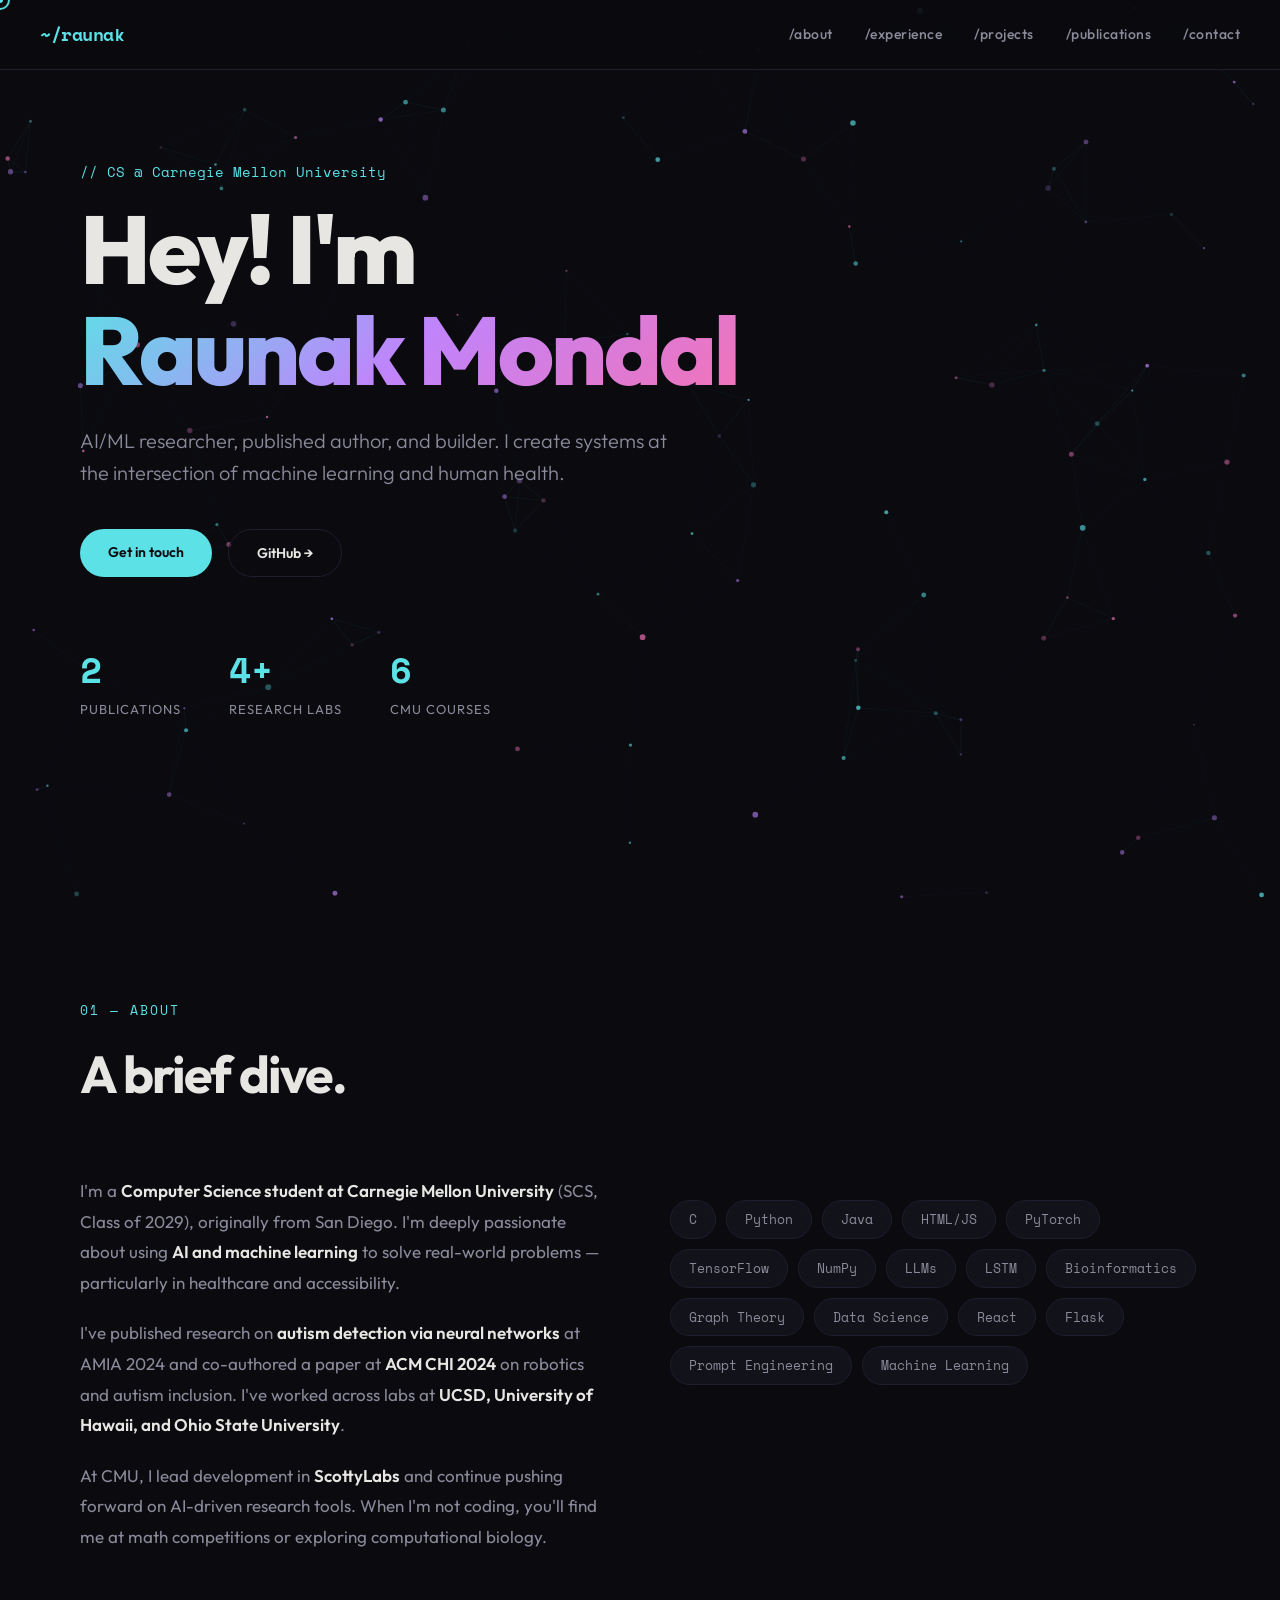
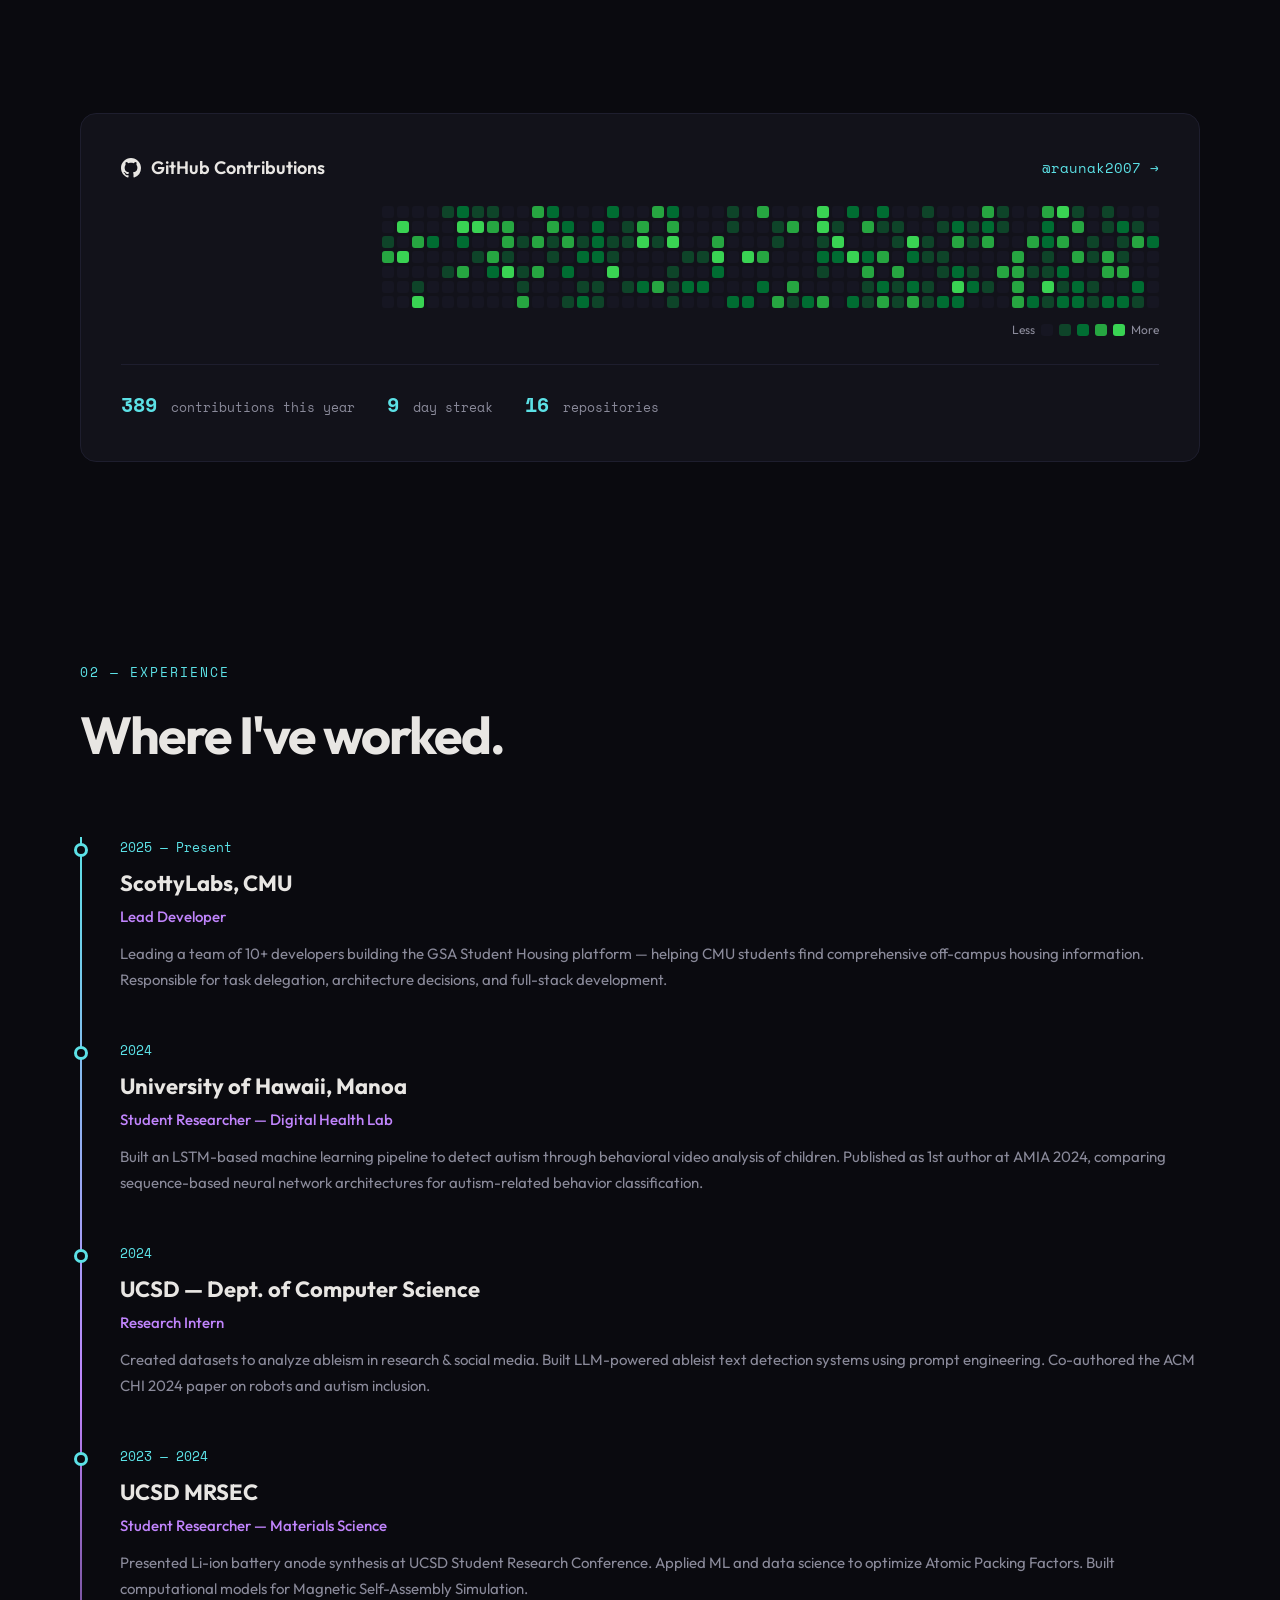
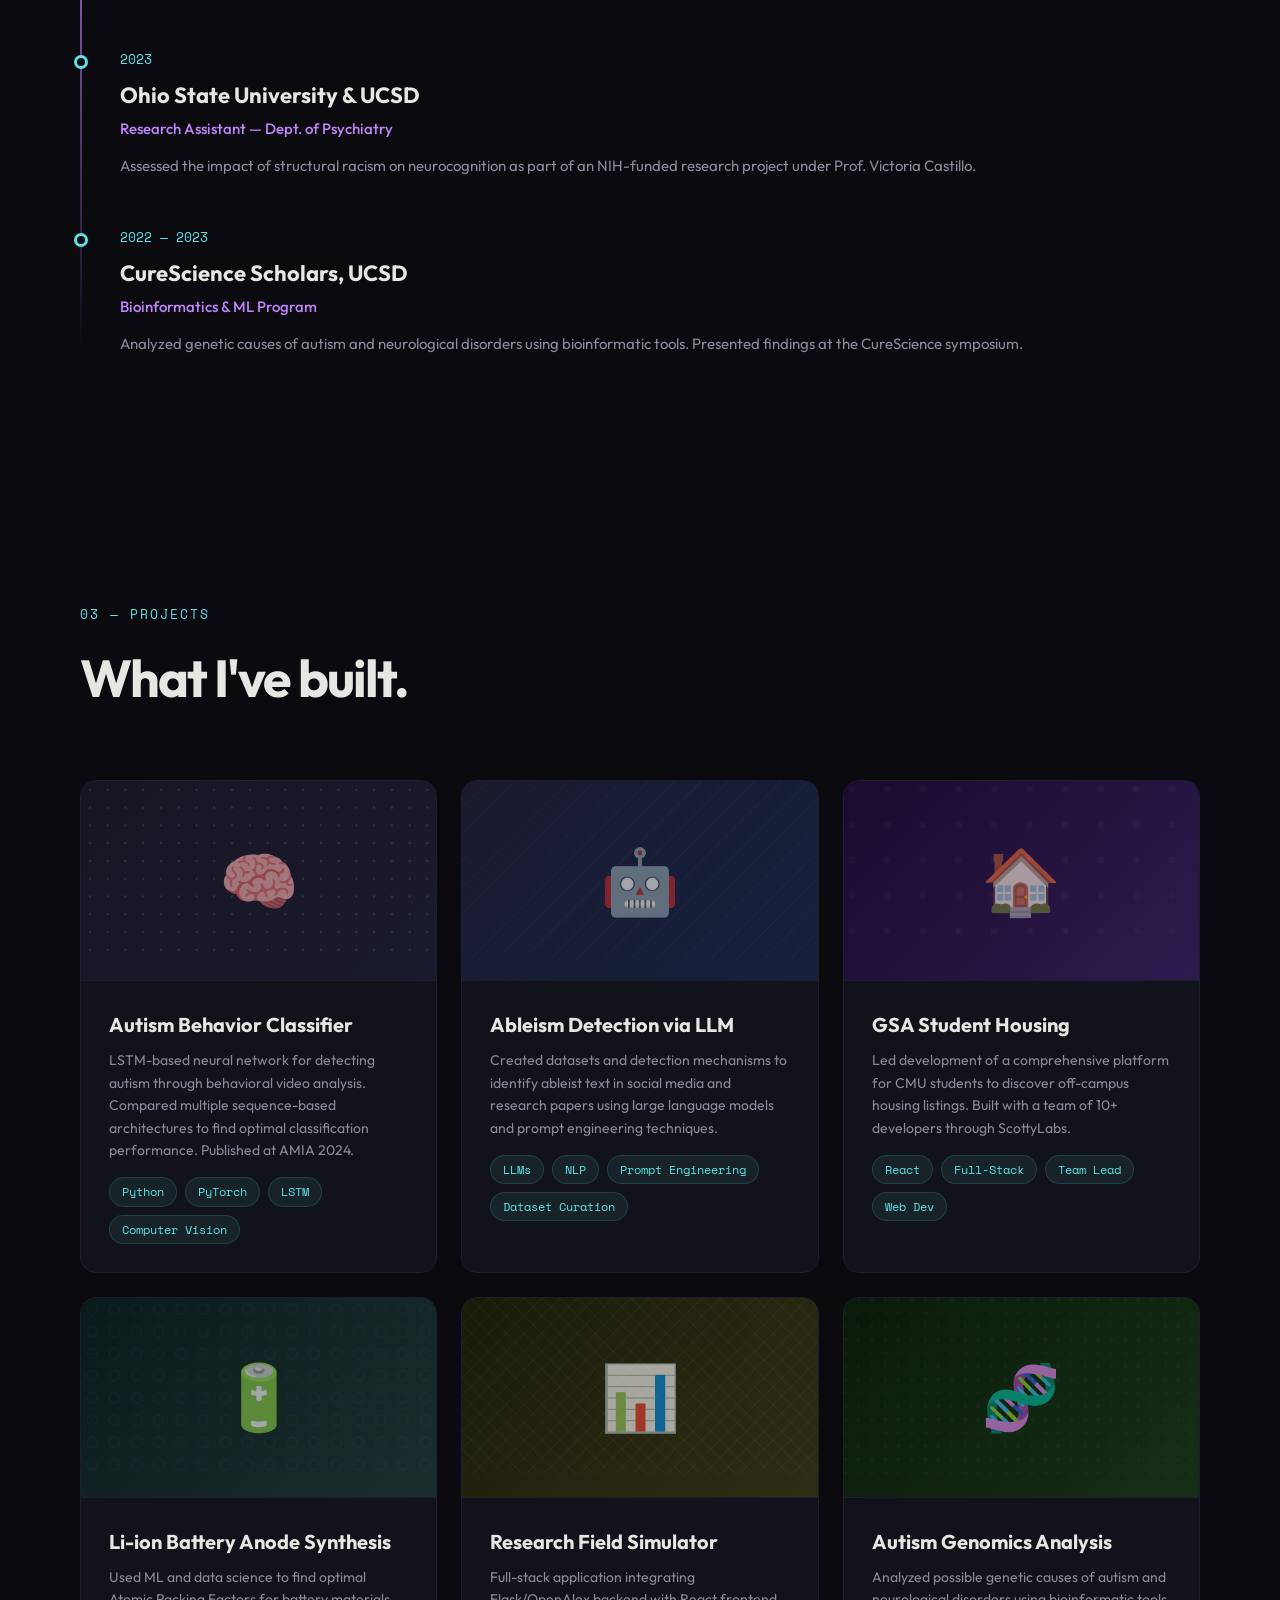
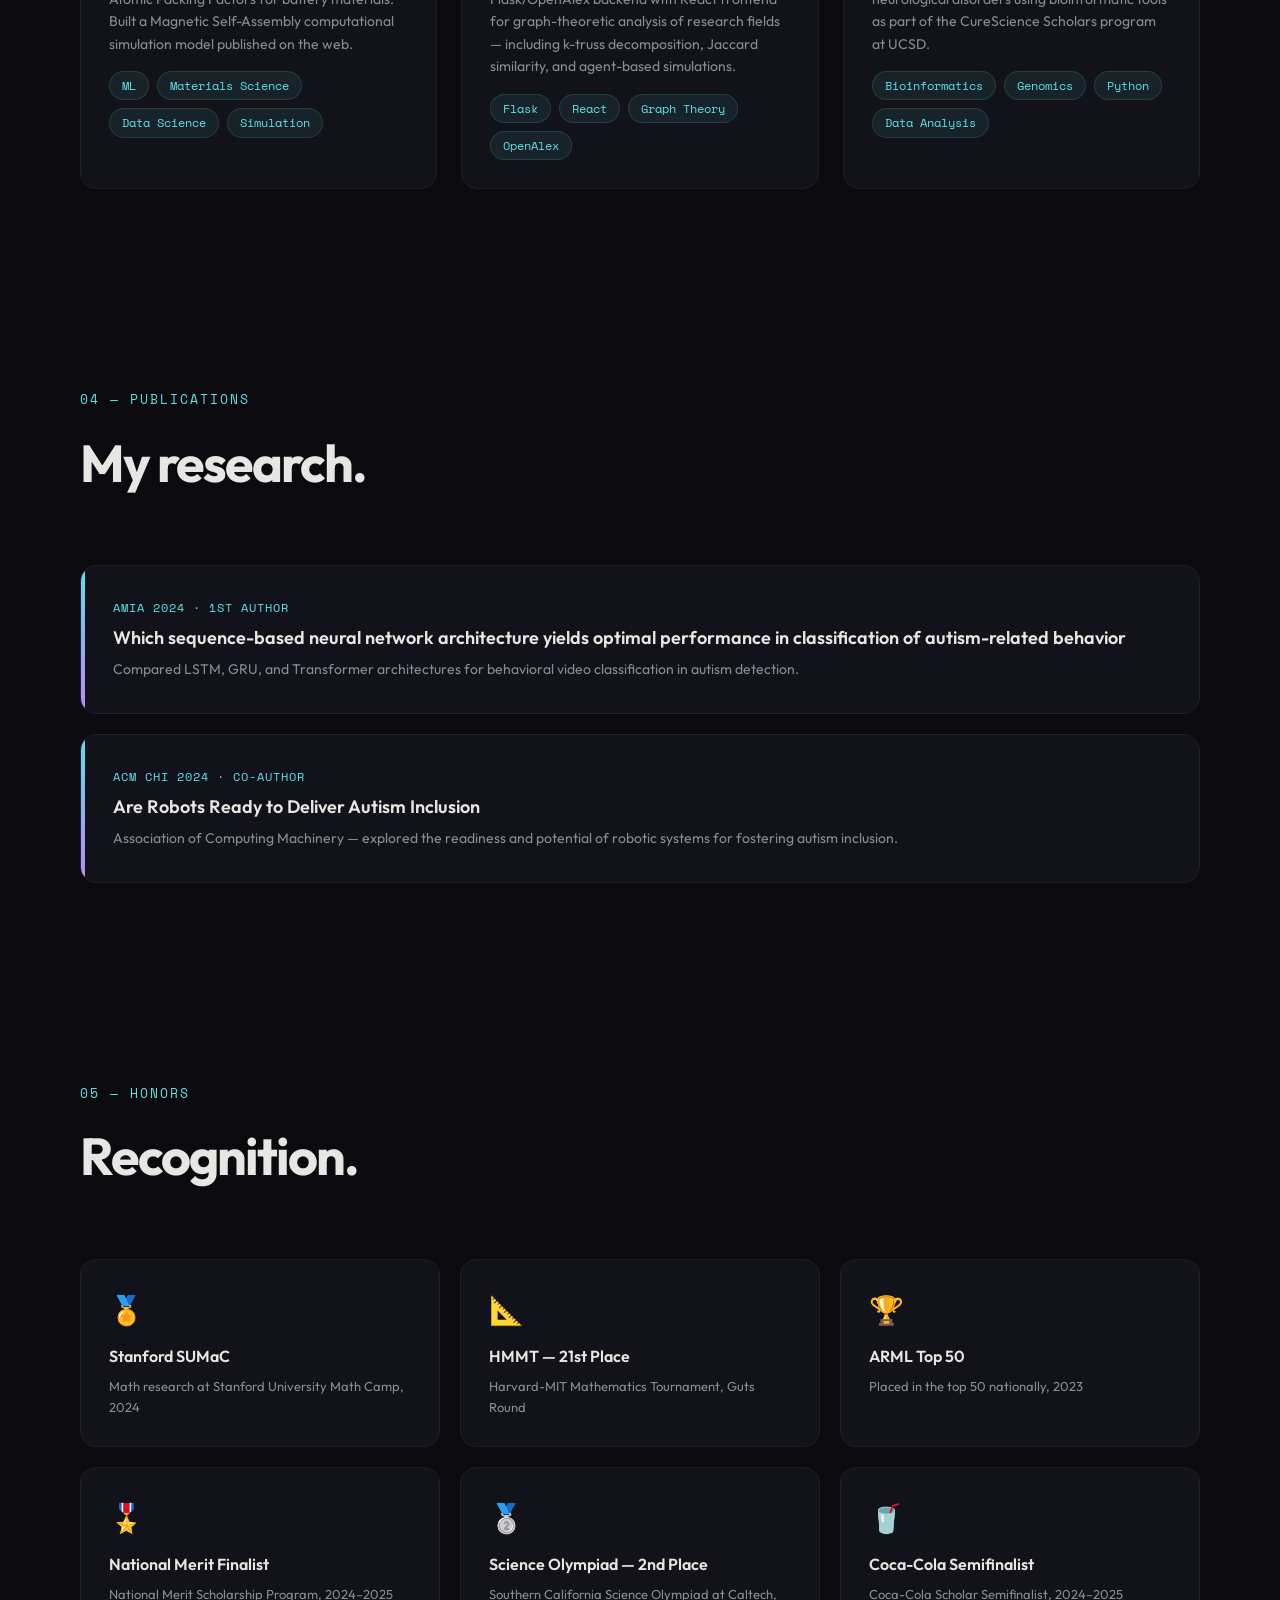
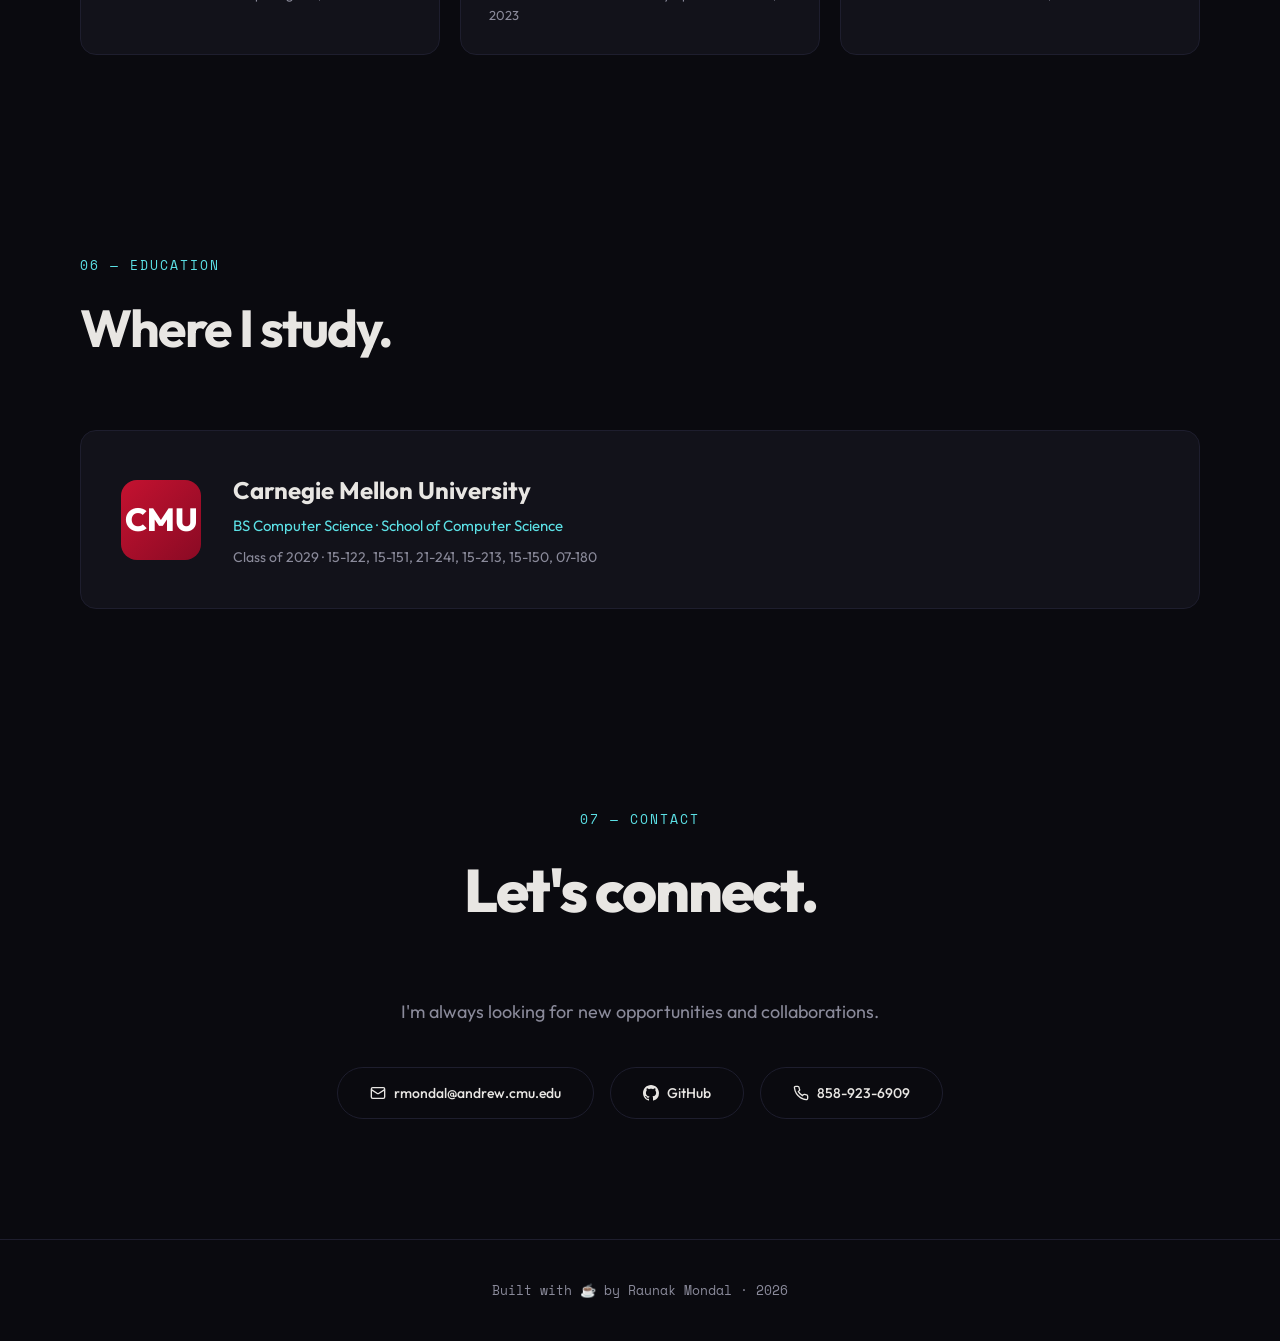
==== commit 9730a897: "Refactor GitHub contributions graph logic" ====
--- a/index.html
+++ b/index.html
@@ -953,7 +953,7 @@
 <footer>
   <p>Built with ☕ by Raunak Mondal · 2026</p>
 </footer>
-
+<script src="github-data.js"></script>
 <script>
 // AURORA CANVAS
 (function() {
@@ -1098,123 +1098,130 @@
   document.querySelectorAll('.fade-in, .timeline-item').forEach(el => observer.observe(el));
 })();
 
-// GITHUB CONTRIBUTIONS GRAPH - WITH FALLBACK AND REAL DATA SUPPORT
+// GITHUB CONTRIBUTIONS GRAPH - Uses pre-fetched data
 (function() {
   const container = document.getElementById('contributions-graph');
   
-  // Try to load real data if it was injected at build time
-  if (typeof __GITHUB_DATA__ !== 'undefined' && __GITHUB_DATA__) {
-    try {
-      const data = __GITHUB_DATA__;
-      const calendar = data.data.user.contributionsCollection.contributionCalendar;
-      const totalContributions = calendar.totalContributions;
-      const weeks = calendar.weeks;
+  function renderContributions(data) {
+    if (!data || !data.data || !data.data.user) {
+      showFallbackData();
+      return;
+    }
+    
+    const calendar = data.data.user.contributionsCollection.contributionCalendar;
+    const totalContributions = calendar.totalContributions;
+    const weeks = calendar.weeks.slice(-52); // Last 52 weeks
+    
+    // Calculate streak
+    let currentStreak = 0;
+    let maxStreak = 0;
+    let tempStreak = 0;
+    
+    const allDays = weeks.flatMap(w => w.contributionDays).reverse();
+    for (const day of allDays) {
+      if (day.contributionCount > 0) {
+        tempStreak++;
+        if (tempStreak > maxStreak) maxStreak = tempStreak;
+      } else {
+        if (tempStreak > currentStreak) currentStreak = tempStreak;
+        tempStreak = 0;
+      }
+    }
+    if (tempStreak > currentStreak) currentStreak = tempStreak;
+    
+    // Build the grid
+    const grid = document.createElement('div');
+    grid.className = 'contrib-grid';
+    
+    for (const week of weeks) {
+      const weekDiv = document.createElement('div');
+      weekDiv.className = 'contrib-week';
       
-      // Calculate streak
-      let currentStreak = 0;
-      let tempStreak = 0;
-      const allDays = weeks.flatMap(w => w.contributionDays).reverse();
+      for (const day of week.contributionDays) {
+        const dayDiv = document.createElement('div');
+        dayDiv.className = 'contrib-day';
+        const count = day.contributionCount;
+        
+        let level = 0;
+        if (count > 0) level = 1;
+        if (count >= 3) level = 2;
+        if (count >= 6) level = 3;
+        if (count >= 10) level = 4;
+        
+        if (level > 0) dayDiv.classList.add(`level-${level}`);
+        dayDiv.title = `${count} contributions on ${day.date}`;
+        weekDiv.appendChild(dayDiv);
+      }
+      grid.appendChild(weekDiv);
+    }
+    
+    container.innerHTML = '';
+    container.appendChild(grid);
+    
+    document.getElementById('gh-total').textContent = totalContributions;
+    document.getElementById('gh-streak').textContent = currentStreak;
+    document.getElementById('gh-repos').textContent = data.data.user.repositories.totalCount;
+  }
+  
+  function showFallbackData() {
+    // Your existing fallback simulation code here
+    const grid = document.createElement('div');
+    grid.className = 'contrib-grid';
+    
+    const weeks = 52;
+    let total = 0;
+    let maxStreak = 0;
+    let tempStreak = 0;
+    
+    for (let w = 0; w < weeks; w++) {
+      const week = document.createElement('div');
+      week.className = 'contrib-week';
+      const isSchoolTerm = (w > 4 && w < 20) || (w > 28 && w < 48);
+      const recencyBoost = w / weeks;
       
-      for (const day of allDays) {
-        if (day.contributionCount > 0) {
+      for (let d = 0; d < 7; d++) {
+        const day = document.createElement('div');
+        day.className = 'contrib-day';
+        let prob = 0.3 + recencyBoost * 0.3;
+        if (isSchoolTerm) prob += 0.15;
+        if (d === 0 || d === 6) prob -= 0.15;
+        
+        const rand = Math.random();
+        let level = 0;
+        if (rand < prob) {
+          const intensity = Math.random();
+          if (intensity < 0.4) level = 1;
+          else if (intensity < 0.7) level = 2;
+          else if (intensity < 0.9) level = 3;
+          else level = 4;
+          total += level;
           tempStreak++;
-          if (tempStreak > currentStreak) currentStreak = tempStreak;
         } else {
+          if (tempStreak > maxStreak) maxStreak = tempStreak;
           tempStreak = 0;
         }
+        
+        if (level > 0) day.classList.add('level-' + level);
+        week.appendChild(day);
       }
-      
-      // Build the grid
-      const grid = document.createElement('div');
-      grid.className = 'contrib-grid';
-      
-      const last52Weeks = weeks.slice(-52);
-      
-      for (const week of last52Weeks) {
-        const weekDiv = document.createElement('div');
-        weekDiv.className = 'contrib-week';
-        
-        for (const day of week.contributionDays) {
-          const dayDiv = document.createElement('div');
-          dayDiv.className = 'contrib-day';
-          const count = day.contributionCount;
-          
-          let level = 0;
-          if (count > 0) level = 1;
-          if (count >= 3) level = 2;
-          if (count >= 6) level = 3;
-          if (count >= 10) level = 4;
-          
-          if (level > 0) dayDiv.classList.add(`level-${level}`);
-          dayDiv.title = `${count} contributions on ${day.date}`;
-          weekDiv.appendChild(dayDiv);
-        }
-        grid.appendChild(weekDiv);
-      }
-      
-      container.appendChild(grid);
-      
-      document.getElementById('gh-total').textContent = totalContributions;
-      document.getElementById('gh-streak').textContent = currentStreak;
-      document.getElementById('gh-repos').textContent = data.data.user.repositories.totalCount;
-      
-      return; // Exit early - we used real data
-    } catch(e) {
-      console.log('Error parsing injected data, using fallback');
+      grid.appendChild(week);
     }
+    
+    if (tempStreak > maxStreak) maxStreak = tempStreak;
+    container.innerHTML = '';
+    container.appendChild(grid);
+    
+    document.getElementById('gh-total').textContent = total;
+    document.getElementById('gh-streak').textContent = maxStreak;
+    document.getElementById('gh-repos').textContent = Math.floor(Math.random() * 8) + 12;
   }
   
-  // FALLBACK: Generate fake/simulated data (runs when no real data is available)
-  const grid = document.createElement('div');
-  grid.className = 'contrib-grid';
-
-  const weeks = 52;
-  let total = 0;
-  let maxStreak = 0;
-  let tempStreak = 0;
-
-  for (let w = 0; w < weeks; w++) {
-    const week = document.createElement('div');
-    week.className = 'contrib-week';
-    const isSchoolTerm = (w > 4 && w < 20) || (w > 28 && w < 48);
-    const recencyBoost = w / weeks;
-
-    for (let d = 0; d < 7; d++) {
-      const day = document.createElement('div');
-      day.className = 'contrib-day';
-      let prob = 0.3 + recencyBoost * 0.3;
-      if (isSchoolTerm) prob += 0.15;
-      if (d === 0 || d === 6) prob -= 0.15;
-
-      const rand = Math.random();
-      let level = 0;
-      if (rand < prob) {
-        const intensity = Math.random();
-        if (intensity < 0.4) level = 1;
-        else if (intensity < 0.7) level = 2;
-        else if (intensity < 0.9) level = 3;
-        else level = 4;
-        total += level;
-        tempStreak++;
-      } else {
-        if (tempStreak > maxStreak) maxStreak = tempStreak;
-        tempStreak = 0;
-      }
-
-      if (level > 0) day.classList.add('level-' + level);
-      const contribs = level === 0 ? 0 : level === 1 ? Math.ceil(Math.random()*2) : level === 2 ? Math.ceil(Math.random()*4+2) : level === 3 ? Math.ceil(Math.random()*5+5) : Math.ceil(Math.random()*8+8);
-      day.title = `${contribs} contributions`;
-      week.appendChild(day);
-    }
-    grid.appendChild(week);
+  // Try to load pre-fetched data, fallback to simulation
+  if (typeof window.GITHUB_DATA !== 'undefined') {
+    renderContributions(window.GITHUB_DATA);
+  } else {
+    showFallbackData();
   }
-
-  if (tempStreak > maxStreak) maxStreak = tempStreak;
-  container.appendChild(grid);
-
-  document.getElementById('gh-total').textContent = total;
-  document.getElementById('gh-streak').textContent = maxStreak;
-  document.getElementById('gh-repos').textContent = Math.floor(Math.random() * 8) + 12;
 })();
 
 // NAV SMOOTH SCROLL
@@ -1225,8 +1232,5 @@
   });
 });
 </script>
-<script>
-window.__GITHUB_DATA__ = {"data":{"user":{"contributionsCollection":{"contributionCalendar":{"totalContributions":168,"weeks":[{"contributionDays":[{"contributionCount":0,"date":"2025-06-08"},{"contributionCount":0,"date":"2025-06-09"},{"contributionCount":0,"date":"2025-06-10"},{"contributionCount":0,"date":"2025-06-11"},{"contributionCount":0,"date":"2025-06-12"},{"contributionCount":0,"date":"2025-06-13"},{"contributionCount":0,"date":"2025-06-14"}]},{"contributionDays":[{"contributionCount":0,"date":"2025-06-15"},{"contributionCount":0,"date":"2025-06-16"},{"contributionCount":0,"date":"2025-06-17"},{"contributionCount":0,"date":"2025-06-18"},{"contributionCount":0,"date":"2025-06-19"},{"contributionCount":0,"date":"2025-06-20"},{"contributionCount":0,"date":"2025-06-21"}]},{"contributionDays":[{"contributionCount":0,"date":"2025-06-22"},{"contributionCount":0,"date":"2025-06-23"},{"contributionCount":0,"date":"2025-06-24"},{"contributionCount":0,"date":"2025-06-25"},{"contributionCount":0,"date":"2025-06-26"},{"contributionCount":0,"date":"2025-06-27"},{"contributionCount":0,"date":"2025-06-28"}]},{"contributionDays":[{"contributionCount":0,"date":"2025-06-29"},{"contributionCount":0,"date":"2025-06-30"},{"contributionCount":0,"date":"2025-07-01"},{"contributionCount":0,"date":"2025-07-02"},{"contributionCount":0,"date":"2025-07-03"},{"contributionCount":0,"date":"2025-07-04"},{"contributionCount":0,"date":"2025-07-05"}]},{"contributionDays":[{"contributionCount":0,"date":"2025-07-06"},{"contributionCount":0,"date":"2025-07-07"},{"contributionCount":0,"date":"2025-07-08"},{"contributionCount":0,"date":"2025-07-09"},{"contributionCount":0,"date":"2025-07-10"},{"contributionCount":0,"date":"2025-07-11"},{"contributionCount":0,"date":"2025-07-12"}]},{"contributionDays":[{"contributionCount":0,"date":"2025-07-13"},{"contributionCount":0,"date":"2025-07-14"},{"contributionCount":0,"date":"2025-07-15"},{"contributionCount":0,"date":"2025-07-16"},{"contributionCount":0,"date":"2025-07-17"},{"contributionCount":0,"date":"2025-07-18"},{"contributionCount":0,"date":"2025-07-19"}]},{"contributionDays":[{"contributionCount":0,"date":"2025-07-20"},{"contributionCount":0,"date":"2025-07-21"},{"contributionCount":0,"date":"2025-07-22"},{"contributionCount":0,"date":"2025-07-23"},{"contributionCount":0,"date":"2025-07-24"},{"contributionCount":0,"date":"2025-07-25"},{"contributionCount":0,"date":"2025-07-26"}]},{"contributionDays":[{"contributionCount":0,"date":"2025-07-27"},{"contributionCount":0,"date":"2025-07-28"},{"contributionCount":0,"date":"2025-07-29"},{"contributionCount":0,"date":"2025-07-30"},{"contributionCount":0,"date":"2025-07-31"},{"contributionCount":0,"date":"2025-08-01"},{"contributionCount":0,"date":"2025-08-02"}]},{"contributionDays":[{"contributionCount":0,"date":"2025-08-03"},{"contributionCount":0,"date":"2025-08-04"},{"contributionCount":0,"date":"2025-08-05"},{"contributionCount":5,"date":"2025-08-06"},{"contributionCount":0,"date":"2025-08-07"},{"contributionCount":0,"date":"2025-08-08"},{"contributionCount":0,"date":"2025-08-09"}]},{"contributionDays":[{"contributionCount":0,"date":"2025-08-10"},{"contributionCount":0,"date":"2025-08-11"},{"contributionCount":0,"date":"2025-08-12"},{"contributionCount":0,"date":"2025-08-13"},{"contributionCount":0,"date":"2025-08-14"},{"contributionCount":0,"date":"2025-08-15"},{"contributionCount":0,"date":"2025-08-16"}]},{"contributionDays":[{"contributionCount":0,"date":"2025-08-17"},{"contributionCount":0,"date":"2025-08-18"},{"contributionCount":0,"date":"2025-08-19"},{"contributionCount":0,"date":"2025-08-20"},{"contributionCount":0,"date":"2025-08-21"},{"contributionCount":0,"date":"2025-08-22"},{"contributionCount":0,"date":"2025-08-23"}]},{"contributionDays":[{"contributionCount":0,"date":"2025-08-24"},{"contributionCount":0,"date":"2025-08-25"},{"contributionCount":0,"date":"2025-08-26"},{"contributionCount":0,"date":"2025-08-27"},{"contributionCount":0,"date":"2025-08-28"},{"contributionCount":0,"date":"2025-08-29"},{"contributionCount":0,"date":"2025-08-30"}]},{"contributionDays":[{"contributionCount":0,"date":"2025-08-31"},{"contributionCount":0,"date":"2025-09-01"},{"contributionCount":0,"date":"2025-09-02"},{"contributionCount":0,"date":"2025-09-03"},{"contributionCount":0,"date":"2025-09-04"},{"contributionCount":0,"date":"2025-09-05"},{"contributionCount":0,"date":"2025-09-06"}]},{"contributionDays":[{"contributionCount":0,"date":"2025-09-07"},{"contributionCount":0,"date":"2025-09-08"},{"contributionCount":0,"date":"2025-09-09"},{"contributionCount":3,"date":"2025-09-10"},{"contributionCount":0,"date":"2025-09-11"},{"contributionCount":0,"date":"2025-09-12"},{"contributionCount":0,"date":"2025-09-13"}]},{"contributionDays":[{"contributionCount":0,"date":"2025-09-14"},{"contributionCount":0,"date":"2025-09-15"},{"contributionCount":0,"date":"2025-09-16"},{"contributionCount":0,"date":"2025-09-17"},{"contributionCount":0,"date":"2025-09-18"},{"contributionCount":0,"date":"2025-09-19"},{"contributionCount":0,"date":"2025-09-20"}]},{"contributionDays":[{"contributionCount":0,"date":"2025-09-21"},{"contributionCount":1,"date":"2025-09-22"},{"contributionCount":0,"date":"2025-09-23"},{"contributionCount":0,"date":"2025-09-24"},{"contributionCount":0,"date":"2025-09-25"},{"contributionCount":0,"date":"2025-09-26"},{"contributionCount":0,"date":"2025-09-27"}]},{"contributionDays":[{"contributionCount":0,"date":"2025-09-28"},{"contributionCount":0,"date":"2025-09-29"},{"contributionCount":0,"date":"2025-09-30"},{"contributionCount":0,"date":"2025-10-01"},{"contributionCount":0,"date":"2025-10-02"},{"contributionCount":0,"date":"2025-10-03"},{"contributionCount":0,"date":"2025-10-04"}]},{"contributionDays":[{"contributionCount":0,"date":"2025-10-05"},{"contributionCount":0,"date":"2025-10-06"},{"contributionCount":0,"date":"2025-10-07"},{"contributionCount":0,"date":"2025-10-08"},{"contributionCount":0,"date":"2025-10-09"},{"contributionCount":0,"date":"2025-10-10"},{"contributionCount":0,"date":"2025-10-11"}]},{"contributionDays":[{"contributionCount":0,"date":"2025-10-12"},{"contributionCount":0,"date":"2025-10-13"},{"contributionCount":0,"date":"2025-10-14"},{"contributionCount":0,"date":"2025-10-15"},{"contributionCount":0,"date":"2025-10-16"},{"contributionCount":0,"date":"2025-10-17"},{"contributionCount":0,"date":"2025-10-18"}]},{"contributionDays":[{"contributionCount":0,"date":"2025-10-19"},{"contributionCount":0,"date":"2025-10-20"},{"contributionCount":0,"date":"2025-10-21"},{"contributionCount":0,"date":"2025-10-22"},{"contributionCount":0,"date":"2025-10-23"},{"contributionCount":0,"date":"2025-10-24"},{"contributionCount":2,"date":"2025-10-25"}]},{"contributionDays":[{"contributionCount":0,"date":"2025-10-26"},{"contributionCount":0,"date":"2025-10-27"},{"contributionCount":0,"date":"2025-10-28"},{"contributionCount":0,"date":"2025-10-29"},{"contributionCount":0,"date":"2025-10-30"},{"contributionCount":0,"date":"2025-10-31"},{"contributionCount":2,"date":"2025-11-01"}]},{"contributionDays":[{"contributionCount":0,"date":"2025-11-02"},{"contributionCount":0,"date":"2025-11-03"},{"contributionCount":0,"date":"2025-11-04"},{"contributionCount":0,"date":"2025-11-05"},{"contributionCount":0,"date":"2025-11-06"},{"contributionCount":0,"date":"2025-11-07"},{"contributionCount":4,"date":"2025-11-08"}]},{"contributionDays":[{"contributionCount":1,"date":"2025-11-09"},{"contributionCount":0,"date":"2025-11-10"},{"contributionCount":0,"date":"2025-11-11"},{"contributionCount":0,"date":"2025-11-12"},{"contributionCount":0,"date":"2025-11-13"},{"contributionCount":0,"date":"2025-11-14"},{"contributionCount":24,"date":"2025-11-15"}]},{"contributionDays":[{"contributionCount":0,"date":"2025-11-16"},{"contributionCount":0,"date":"2025-11-17"},{"contributionCount":0,"date":"2025-11-18"},{"contributionCount":0,"date":"2025-11-19"},{"contributionCount":0,"date":"2025-11-20"},{"contributionCount":0,"date":"2025-11-21"},{"contributionCount":17,"date":"2025-11-22"}]},{"contributionDays":[{"contributionCount":0,"date":"2025-11-23"},{"contributionCount":0,"date":"2025-11-24"},{"contributionCount":0,"date":"2025-11-25"},{"contributionCount":0,"date":"2025-11-26"},{"contributionCount":0,"date":"2025-11-27"},{"contributionCount":0,"date":"2025-11-28"},{"contributionCount":0,"date":"2025-11-29"}]},{"contributionDays":[{"contributionCount":0,"date":"2025-11-30"},{"contributionCount":0,"date":"2025-12-01"},{"contributionCount":0,"date":"2025-12-02"},{"contributionCount":0,"date":"2025-12-03"},{"contributionCount":0,"date":"2025-12-04"},{"contributionCount":9,"date":"2025-12-05"},{"contributionCount":11,"date":"2025-12-06"}]},{"contributionDays":[{"contributionCount":0,"date":"2025-12-07"},{"contributionCount":0,"date":"2025-12-08"},{"contributionCount":0,"date":"2025-12-09"},{"contributionCount":0,"date":"2025-12-10"},{"contributionCount":0,"date":"2025-12-11"},{"contributionCount":0,"date":"2025-12-12"},{"contributionCount":0,"date":"2025-12-13"}]},{"contributionDays":[{"contributionCount":0,"date":"2025-12-14"},{"contributionCount":0,"date":"2025-12-15"},{"contributionCount":0,"date":"2025-12-16"},{"contributionCount":0,"date":"2025-12-17"},{"contributionCount":0,"date":"2025-12-18"},{"contributionCount":0,"date":"2025-12-19"},{"contributionCount":0,"date":"2025-12-20"}]},{"contributionDays":[{"contributionCount":0,"date":"2025-12-21"},{"contributionCount":0,"date":"2025-12-22"},{"contributionCount":0,"date":"2025-12-23"},{"contributionCount":0,"date":"2025-12-24"},{"contributionCount":0,"date":"2025-12-25"},{"contributionCount":0,"date":"2025-12-26"},{"contributionCount":0,"date":"2025-12-27"}]},{"contributionDays":[{"contributionCount":0,"date":"2025-12-28"},{"contributionCount":0,"date":"2025-12-29"},{"contributionCount":0,"date":"2025-12-30"},{"contributionCount":0,"date":"2025-12-31"},{"contributionCount":0,"date":"2026-01-01"},{"contributionCount":0,"date":"2026-01-02"},{"contributionCount":0,"date":"2026-01-03"}]},{"contributionDays":[{"contributionCount":0,"date":"2026-01-04"},{"contributionCount":0,"date":"2026-01-05"},{"contributionCount":0,"date":"2026-01-06"},{"contributionCount":0,"date":"2026-01-07"},{"contributionCount":0,"date":"2026-01-08"},{"contributionCount":5,"date":"2026-01-09"},{"contributionCount":0,"date":"2026-01-10"}]},{"contributionDays":[{"contributionCount":0,"date":"2026-01-11"},{"contributionCount":0,"date":"2026-01-12"},{"contributionCount":0,"date":"2026-01-13"},{"contributionCount":0,"date":"2026-01-14"},{"contributionCount":0,"date":"2026-01-15"},{"contributionCount":0,"date":"2026-01-16"},{"contributionCount":12,"date":"2026-01-17"}]},{"contributionDays":[{"contributionCount":0,"date":"2026-01-18"},{"contributionCount":0,"date":"2026-01-19"},{"contributionCount":0,"date":"2026-01-20"},{"contributionCount":0,"date":"2026-01-21"},{"contributionCount":0,"date":"2026-01-22"},{"contributionCount":0,"date":"2026-01-23"},{"contributionCount":14,"date":"2026-01-24"}]},{"contributionDays":[{"contributionCount":0,"date":"2026-01-25"},{"contributionCount":0,"date":"2026-01-26"},{"contributionCount":0,"date":"2026-01-27"},{"contributionCount":0,"date":"2026-01-28"},{"contributionCount":0,"date":"2026-01-29"},{"contributionCount":0,"date":"2026-01-30"},{"contributionCount":5,"date":"2026-01-31"}]},{"contributionDays":[{"contributionCount":0,"date":"2026-02-01"},{"contributionCount":0,"date":"2026-02-02"},{"contributionCount":0,"date":"2026-02-03"},{"contributionCount":0,"date":"2026-02-04"},{"contributionCount":0,"date":"2026-02-05"},{"contributionCount":16,"date":"2026-02-06"},{"contributionCount":7,"date":"2026-02-07"}]},{"contributionDays":[{"contributionCount":0,"date":"2026-02-08"},{"contributionCount":0,"date":"2026-02-09"},{"contributionCount":0,"date":"2026-02-10"},{"contributionCount":0,"date":"2026-02-11"},{"contributionCount":0,"date":"2026-02-12"},{"contributionCount":0,"date":"2026-02-13"},{"contributionCount":9,"date":"2026-02-14"}]},{"contributionDays":[{"contributionCount":0,"date":"2026-02-15"},{"contributionCount":0,"date":"2026-02-16"},{"contributionCount":0,"date":"2026-02-17"},{"contributionCount":2,"date":"2026-02-18"},{"contributionCount":0,"date":"2026-02-19"},{"contributionCount":0,"date":"2026-02-20"},{"contributionCount":0,"date":"2026-02-21"}]},{"contributionDays":[{"contributionCount":0,"date":"2026-02-22"},{"contributionCount":0,"date":"2026-02-23"},{"contributionCount":0,"date":"2026-02-24"},{"contributionCount":0,"date":"2026-02-25"},{"contributionCount":0,"date":"2026-02-26"},{"contributionCount":0,"date":"2026-02-27"},{"contributionCount":0,"date":"2026-02-28"}]},{"contributionDays":[{"contributionCount":0,"date":"2026-03-01"},{"contributionCount":0,"date":"2026-03-02"},{"contributionCount":0,"date":"2026-03-03"},{"contributionCount":0,"date":"2026-03-04"},{"contributionCount":0,"date":"2026-03-05"},{"contributionCount":0,"date":"2026-03-06"},{"contributionCount":0,"date":"2026-03-07"}]},{"contributionDays":[{"contributionCount":0,"date":"2026-03-08"},{"contributionCount":0,"date":"2026-03-09"},{"contributionCount":0,"date":"2026-03-10"},{"contributionCount":0,"date":"2026-03-11"},{"contributionCount":0,"date":"2026-03-12"},{"contributionCount":0,"date":"2026-03-13"},{"contributionCount":0,"date":"2026-03-14"}]},{"contributionDays":[{"contributionCount":0,"date":"2026-03-15"},{"contributionCount":0,"date":"2026-03-16"},{"contributionCount":0,"date":"2026-03-17"},{"contributionCount":0,"date":"2026-03-18"},{"contributionCount":0,"date":"2026-03-19"},{"contributionCount":0,"date":"2026-03-20"},{"contributionCount":0,"date":"2026-03-21"}]},{"contributionDays":[{"contributionCount":0,"date":"2026-03-22"},{"contributionCount":0,"date":"2026-03-23"},{"contributionCount":0,"date":"2026-03-24"},{"contributionCount":0,"date":"2026-03-25"},{"contributionCount":0,"date":"2026-03-26"},{"contributionCount":0,"date":"2026-03-27"},{"contributionCount":6,"date":"2026-03-28"}]},{"contributionDays":[{"contributionCount":0,"date":"2026-03-29"},{"contributionCount":0,"date":"2026-03-30"},{"contributionCount":0,"date":"2026-03-31"},{"contributionCount":0,"date":"2026-04-01"},{"contributionCount":0,"date":"2026-04-02"},{"contributionCount":0,"date":"2026-04-03"},{"contributionCount":0,"date":"2026-04-04"}]},{"contributionDays":[{"contributionCount":0,"date":"2026-04-05"},{"contributionCount":0,"date":"2026-04-06"},{"contributionCount":0,"date":"2026-04-07"},{"contributionCount":0,"date":"2026-04-08"},{"contributionCount":0,"date":"2026-04-09"},{"contributionCount":0,"date":"2026-04-10"},{"contributionCount":0,"date":"2026-04-11"}]},{"contributionDays":[{"contributionCount":0,"date":"2026-04-12"},{"contributionCount":0,"date":"2026-04-13"},{"contributionCount":0,"date":"2026-04-14"},{"contributionCount":0,"date":"2026-04-15"},{"contributionCount":0,"date":"2026-04-16"},{"contributionCount":0,"date":"2026-04-17"},{"contributionCount":0,"date":"2026-04-18"}]},{"contributionDays":[{"contributionCount":0,"date":"2026-04-19"},{"contributionCount":0,"date":"2026-04-20"},{"contributionCount":0,"date":"2026-04-21"},{"contributionCount":0,"date":"2026-04-22"},{"contributionCount":0,"date":"2026-04-23"},{"contributionCount":0,"date":"2026-04-24"},{"contributionCount":0,"date":"2026-04-25"}]},{"contributionDays":[{"contributionCount":0,"date":"2026-04-26"},{"contributionCount":0,"date":"2026-04-27"},{"contributionCount":0,"date":"2026-04-28"},{"contributionCount":0,"date":"2026-04-29"},{"contributionCount":0,"date":"2026-04-30"},{"contributionCount":0,"date":"2026-05-01"},{"contributionCount":0,"date":"2026-05-02"}]},{"contributionDays":[{"contributionCount":0,"date":"2026-05-03"},{"contributionCount":0,"date":"2026-05-04"},{"contributionCount":2,"date":"2026-05-05"},{"contributionCount":0,"date":"2026-05-06"},{"contributionCount":0,"date":"2026-05-07"},{"contributionCount":0,"date":"2026-05-08"},{"contributionCount":0,"date":"2026-05-09"}]},{"contributionDays":[{"contributionCount":0,"date":"2026-05-10"},{"contributionCount":0,"date":"2026-05-11"},{"contributionCount":0,"date":"2026-05-12"},{"contributionCount":0,"date":"2026-05-13"},{"contributionCount":0,"date":"2026-05-14"},{"contributionCount":0,"date":"2026-05-15"},{"contributionCount":0,"date":"2026-05-16"}]},{"contributionDays":[{"contributionCount":0,"date":"2026-05-17"},{"contributionCount":0,"date":"2026-05-18"},{"contributionCount":0,"date":"2026-05-19"},{"contributionCount":0,"date":"2026-05-20"},{"contributionCount":0,"date":"2026-05-21"},{"contributionCount":0,"date":"2026-05-22"},{"contributionCount":0,"date":"2026-05-23"}]},{"contributionDays":[{"contributionCount":0,"date":"2026-05-24"},{"contributionCount":0,"date":"2026-05-25"},{"contributionCount":0,"date":"2026-05-26"},{"contributionCount":0,"date":"2026-05-27"},{"contributionCount":0,"date":"2026-05-28"},{"contributionCount":3,"date":"2026-05-29"},{"contributionCount":0,"date":"2026-05-30"}]},{"contributionDays":[{"contributionCount":0,"date":"2026-05-31"},{"contributionCount":0,"date":"2026-06-01"},{"contributionCount":0,"date":"2026-06-02"},{"contributionCount":0,"date":"2026-06-03"},{"contributionCount":1,"date":"2026-06-04"},{"contributionCount":0,"date":"2026-06-05"},{"contributionCount":1,"date":"2026-06-06"}]},{"contributionDays":[{"contributionCount":0,"date":"2026-06-07"},{"contributionCount":6,"date":"2026-06-08"}]}]}},"repositories":{"totalCount":102}}}};
-</script>
 </body>
 </html>
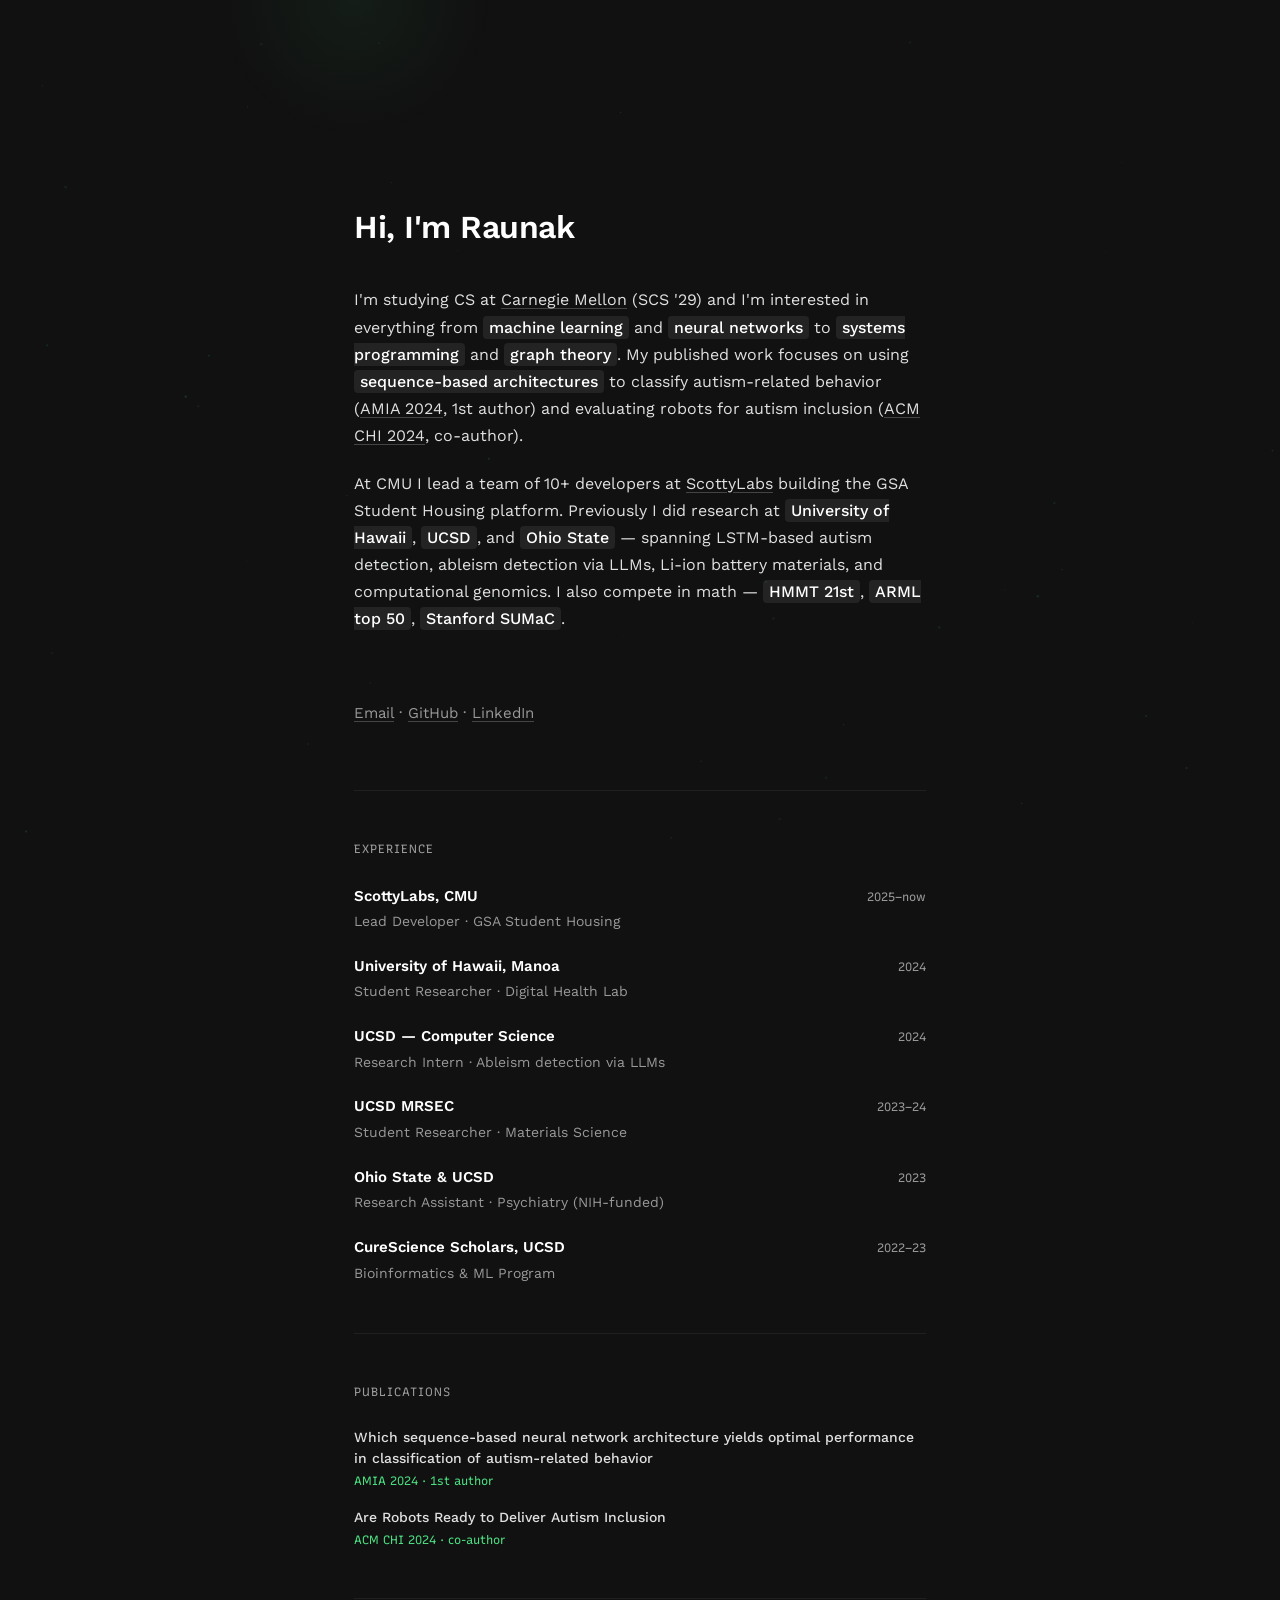
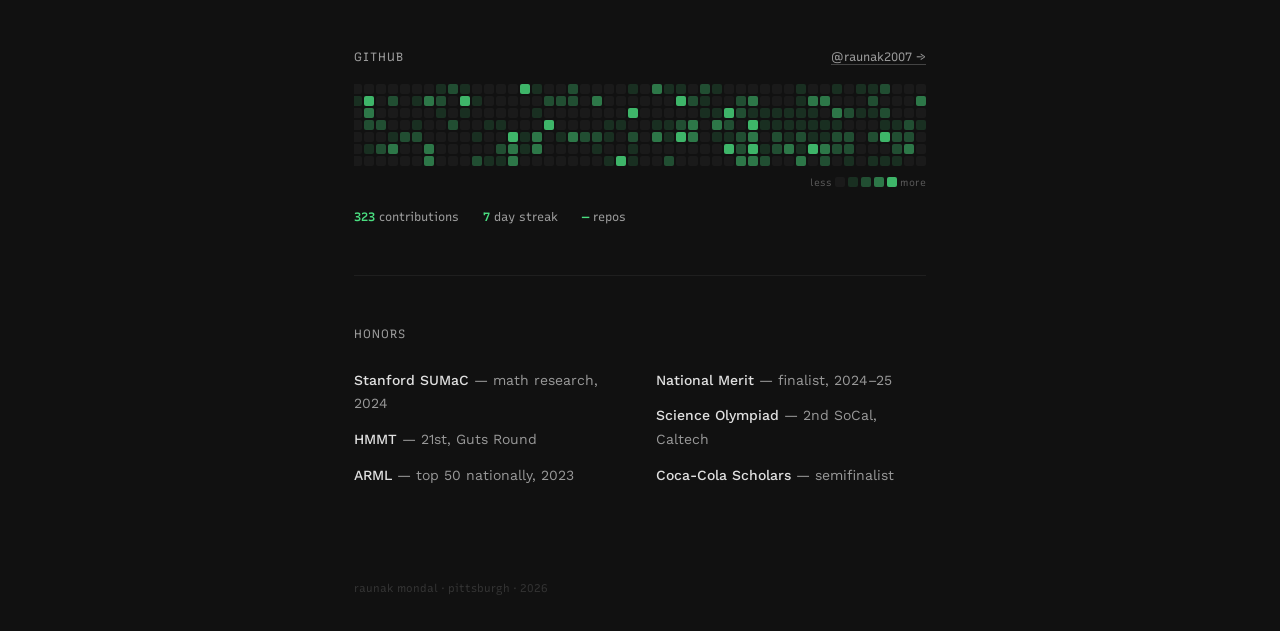
==== commit 0cab4d9f: "Update fmt.Println to output 'Goodbye World'" ====
--- a/index.html
+++ b/index.html
@@ -3,1234 +3,451 @@
 <head>
 <meta charset="UTF-8">
 <meta name="viewport" content="width=device-width, initial-scale=1.0">
-<title>Raunak Mondal — CS @ CMU</title>
-<meta name="description" content="Raunak Mondal — CS student at Carnegie Mellon University. AI/ML researcher, published author, and builder.">
+<title>Raunak Mondal</title>
+<meta name="description" content="CS @ Carnegie Mellon. AI/ML researcher, published author.">
 <link rel="preconnect" href="https://fonts.googleapis.com">
-<link href="https://fonts.googleapis.com/css2?family=Space+Mono:wght@400;700&family=Outfit:wght@300;400;500;600;700;800&family=JetBrains+Mono:wght@400;500&display=swap" rel="stylesheet">
+<link rel="preconnect" href="https://fonts.gstatic.com" crossorigin>
+<link href="https://fonts.googleapis.com/css2?family=Work+Sans:ital,wght@0,300..700;1,300..700&display=swap" rel="stylesheet">
+<link href="https://fonts.googleapis.com/css2?family=Recursive:CASL,MONO@1,1&display=swap" rel="stylesheet">
 <style>
-*, *::before, *::after { margin: 0; padding: 0; box-sizing: border-box; }
-
+*, *::before, *::after { box-sizing: border-box; margin: 0; padding: 0; }
 :root {
-  --bg: #0a0a0f;
-  --bg-card: #12121a;
-  --bg-card-hover: #1a1a28;
-  --text: #e8e6e3;
-  --text-dim: #8a8a9a;
-  --accent: #5ce1e6;
-  --accent2: #c084fc;
-  --accent3: #f472b6;
-  --border: #1e1e2e;
-  --radius: 16px;
-  --font-display: 'Outfit', sans-serif;
-  --font-mono: 'Space Mono', 'JetBrains Mono', monospace;
-}
-
+  --bg: #111;
+  --text: #e0e0e0;
+  --text-dim: #999;
+  --mark-bg: rgba(255, 255, 255, 0.08);
+  --mark-text: #fff;
+  --link: #e0e0e0;
+  --link-hover: #fff;
+  --accent: #4ade80;
+  --font: 'Work Sans', system-ui, sans-serif;
+  --mono: 'Recursive', monospace;
+}
 html { scroll-behavior: smooth; }
-
 body {
   background: var(--bg);
   color: var(--text);
-  font-family: var(--font-display);
-  line-height: 1.6;
-  overflow-x: hidden;
-  cursor: none;
-}
-
-/* Custom cursor */
-.cursor {
-  position: fixed;
-  width: 20px;
-  height: 20px;
-  border: 2px solid var(--accent);
-  border-radius: 50%;
-  pointer-events: none;
-  z-index: 9999;
-  transition: transform 0.15s ease, border-color 0.3s;
-  transform: translate(-50%, -50%);
-  mix-blend-mode: difference;
-}
-.cursor-dot {
-  position: fixed;
-  width: 6px;
-  height: 6px;
-  background: var(--accent);
-  border-radius: 50%;
-  pointer-events: none;
-  z-index: 9999;
-  transform: translate(-50%, -50%);
-}
-.cursor.hovering {
-  transform: translate(-50%, -50%) scale(2.5);
-  border-color: var(--accent2);
-  background: rgba(192, 132, 252, 0.1);
-}
-
-/* Canvas */
-#aurora-canvas {
+  font-family: var(--font);
+  font-size: 16px;
+  line-height: 1.7;
+  max-width: 620px;
+  margin: 0 auto;
+  padding: 0 24px;
+  -webkit-font-smoothing: antialiased;
+}
+a {
+  color: var(--link);
+  text-decoration: underline;
+  text-underline-offset: 3px;
+  text-decoration-color: #444;
+  transition: text-decoration-color 0.2s;
+}
+
+a:hover {
+  color: var(--link-hover);
+  text-decoration-color: var(--link-hover);
+}
+
+mark {
+  background: var(--mark-bg);
+  color: var(--mark-text);
+  padding: 2px 6px;
+  border-radius: 4px;
+  font-weight: 500;
+}
+#particle-canvas {
   position: fixed;
   top: 0; left: 0;
   width: 100%; height: 100%;
-  z-index: 0;
+  z-index: -1;
   pointer-events: none;
 }
-
-/* Nav */
-nav {
+#circle {
   position: fixed;
-  top: 0; left: 0; right: 0;
-  z-index: 100;
-  padding: 20px 40px;
+  width: 280px;
+  height: 280px;
+  border-radius: 50%;
+  background: radial-gradient(circle, rgba(74, 222, 128, 0.06) 0%, transparent 70%);
+  pointer-events: none;
+  transform: translate(-50%, -50%);
+  z-index: -1;
+  transition: left 0.3s ease-out, top 0.3s ease-out;
+}
+.hero {
+  padding-top: min(28vh, 200px);
+  padding-bottom: 48px;
+}
+
+.hero h1 {
+  font-size: 32px;
+  font-weight: 600;
+  color: #fff;
+  margin-bottom: 32px;
+  letter-spacing: -0.5px;
+}
+
+.hero p {
+  margin-bottom: 20px;
+  color: var(--text);
+  font-weight: 400;
+}
+.meta-links {
+  display: flex;
+  gap: 6px;
+  flex-wrap: wrap;
+  margin-bottom: 64px;
+  font-size: 15px;
+  color: var(--text-dim);
+}
+
+.meta-links a {
+  color: var(--text-dim);
+}
+
+.meta-links a:hover {
+  color: var(--link-hover);
+}
+.section-break {
+  border: none;
+  border-top: 1px solid rgba(255,255,255,0.06);
+  margin: 0 0 48px;
+}
+.section-label {
+  font-size: 12px;
+  font-family: var(--mono);
+  color: var(--text-dim);
+  letter-spacing: 1px;
+  text-transform: uppercase;
+  margin-bottom: 24px;
+}
+.exp-item {
+  margin-bottom: 20px;
+}
+
+.exp-item .exp-top {
+  display: flex;
+  justify-content: space-between;
+  align-items: baseline;
+  gap: 12px;
+}
+
+.exp-item h3 {
+  font-size: 15px;
+  font-weight: 600;
+  color: #fff;
+}
+
+.exp-item .exp-date {
+  font-family: var(--mono);
+  font-size: 12px;
+  color: var(--text-dim);
+  flex-shrink: 0;
+}
+
+.exp-item .exp-role {
+  font-size: 14px;
+  color: var(--text-dim);
+  margin-top: 1px;
+}
+.pub-item {
+  margin-bottom: 16px;
+}
+
+.pub-item h3 {
+  font-size: 14px;
+  font-weight: 500;
+  color: var(--text);
+  line-height: 1.5;
+}
+
+.pub-item .pub-venue {
+  font-family: var(--mono);
+  font-size: 12px;
+  color: var(--accent);
+  margin-top: 2px;
+}
+.gh-section {
+  margin-bottom: 48px;
+}
+
+.gh-top {
   display: flex;
   justify-content: space-between;
   align-items: center;
-  backdrop-filter: blur(20px);
-  background: rgba(10, 10, 15, 0.7);
-  border-bottom: 1px solid var(--border);
-}
-nav .logo {
-  font-family: var(--font-mono);
-  font-size: 18px;
-  font-weight: 700;
-  color: var(--accent);
-  letter-spacing: -0.5px;
-}
-nav .nav-links { display: flex; gap: 32px; }
-nav .nav-links a {
-  color: var(--text-dim);
-  text-decoration: none;
-  font-size: 14px;
-  font-weight: 500;
-  letter-spacing: 0.5px;
-  text-transform: lowercase;
-  transition: color 0.3s;
-  position: relative;
-}
-nav .nav-links a::after {
-  content: '';
-  position: absolute;
-  bottom: -4px; left: 0;
-  width: 0; height: 2px;
-  background: var(--accent);
-  transition: width 0.3s;
-}
-nav .nav-links a:hover { color: var(--accent); }
-nav .nav-links a:hover::after { width: 100%; }
-
-/* Sections */
-section {
-  position: relative;
-  z-index: 1;
-  padding: 100px 40px;
-  max-width: 1200px;
-  margin: 0 auto;
-}
-
-/* Hero */
-.hero {
-  min-height: 100vh;
-  display: flex;
-  flex-direction: column;
-  justify-content: center;
-  padding-top: 80px;
-}
-.hero-tag {
-  font-family: var(--font-mono);
-  font-size: 14px;
-  color: var(--accent);
   margin-bottom: 16px;
-  opacity: 0;
-  animation: slideUp 0.8s ease forwards 0.2s;
-}
-.hero h1 {
-  font-size: clamp(48px, 8vw, 96px);
-  font-weight: 800;
-  line-height: 1.05;
-  letter-spacing: -3px;
-  margin-bottom: 24px;
-  opacity: 0;
-  animation: slideUp 0.8s ease forwards 0.4s;
-}
-.hero h1 .gradient-text {
-  background: linear-gradient(135deg, var(--accent) 0%, var(--accent2) 50%, var(--accent3) 100%);
-  -webkit-background-clip: text;
-  -webkit-text-fill-color: transparent;
-  background-clip: text;
-}
-.hero-sub {
-  font-size: 20px;
-  color: var(--text-dim);
-  max-width: 600px;
-  font-weight: 300;
-  margin-bottom: 40px;
-  opacity: 0;
-  animation: slideUp 0.8s ease forwards 0.6s;
-}
-.hero-links {
-  display: flex;
-  gap: 16px;
-  opacity: 0;
-  animation: slideUp 0.8s ease forwards 0.8s;
-}
-.hero-links a {
-  padding: 12px 28px;
-  border-radius: 50px;
-  text-decoration: none;
-  font-size: 14px;
-  font-weight: 600;
-  transition: all 0.3s;
-}
-.hero-links .primary {
-  background: var(--accent);
-  color: var(--bg);
-}
-.hero-links .primary:hover { background: #4dd4d8; transform: translateY(-2px); box-shadow: 0 8px 30px rgba(92, 225, 230, 0.3); }
-.hero-links .secondary {
-  border: 1px solid var(--border);
-  color: var(--text);
-  background: transparent;
-}
-.hero-links .secondary:hover { border-color: var(--accent2); color: var(--accent2); }
-
-.hero-stats {
-  display: flex;
-  gap: 48px;
-  margin-top: 64px;
-  opacity: 0;
-  animation: slideUp 0.8s ease forwards 1s;
-}
-.stat-item .stat-num {
-  font-size: 36px;
-  font-weight: 800;
-  color: var(--accent);
-  font-family: var(--font-mono);
-}
-.stat-item .stat-label {
-  font-size: 13px;
-  color: var(--text-dim);
-  text-transform: uppercase;
-  letter-spacing: 1px;
-}
-
-/* Section headers */
-.section-header {
-  margin-bottom: 60px;
-}
-.section-header .label {
-  font-family: var(--font-mono);
-  font-size: 13px;
-  color: var(--accent);
-  text-transform: uppercase;
-  letter-spacing: 2px;
-  margin-bottom: 12px;
-}
-.section-header h2 {
-  font-size: clamp(32px, 5vw, 52px);
-  font-weight: 700;
-  letter-spacing: -2px;
-}
-
-/* About */
-.about-grid {
-  display: grid;
-  grid-template-columns: 1fr 1fr;
-  gap: 60px;
-  align-items: start;
-}
-.about-text p {
-  color: var(--text-dim);
-  font-size: 17px;
-  margin-bottom: 20px;
-  line-height: 1.8;
-}
-.about-text p strong { color: var(--text); font-weight: 600; }
-
-.skills-cloud {
-  display: flex;
-  flex-wrap: wrap;
-  gap: 10px;
-  margin-top: 24px;
-}
-.skill-tag {
-  padding: 8px 18px;
-  background: var(--bg-card);
-  border: 1px solid var(--border);
-  border-radius: 50px;
-  font-size: 13px;
-  font-family: var(--font-mono);
-  color: var(--text-dim);
-  transition: all 0.3s;
-}
-.skill-tag:hover {
-  border-color: var(--accent);
-  color: var(--accent);
-  transform: translateY(-2px);
-  box-shadow: 0 4px 20px rgba(92, 225, 230, 0.15);
-}
-
-/* GitHub */
-.github-section { padding-top: 40px; }
-.github-card {
-  background: var(--bg-card);
-  border: 1px solid var(--border);
-  border-radius: var(--radius);
-  padding: 40px;
-  overflow: hidden;
-}
-.gh-header {
-  display: flex;
-  justify-content: space-between;
+}
+
+.gh-top a {
+  font-family: var(--mono);
+  font-size: 12px;
+  color: var(--text-dim);
+}
+
+.contrib-grid {
+  display: flex;
+  gap: 2px;
+  justify-content: flex-end;
+  overflow-x: auto;
+}
+
+.contrib-week { display: flex; flex-direction: column; gap: 2px; }
+
+.contrib-day {
+  width: 10px;
+  height: 10px;
+  border-radius: 2px;
+  background: rgba(255,255,255,0.04);
+  transition: transform 0.1s;
+}
+
+.contrib-day:hover { transform: scale(1.6); }
+.contrib-day.l1 { background: rgba(74, 222, 128, 0.15); }
+.contrib-day.l2 { background: rgba(74, 222, 128, 0.3); }
+.contrib-day.l3 { background: rgba(74, 222, 128, 0.5); }
+.contrib-day.l4 { background: rgba(74, 222, 128, 0.8); }
+
+.contrib-legend {
+  display: flex;
   align-items: center;
-  margin-bottom: 24px;
-}
-.gh-header h3 {
-  font-size: 18px;
-  font-weight: 600;
-  display: flex;
-  align-items: center;
-  gap: 10px;
-}
-.gh-header a {
-  color: var(--accent);
-  text-decoration: none;
-  font-size: 14px;
-  font-family: var(--font-mono);
-}
-#contributions-graph {
-  width: 100%;
-  overflow-x: auto;
-}
-.contrib-grid {
-  display: flex;
   gap: 3px;
   justify-content: flex-end;
-}
-.contrib-week { display: flex; flex-direction: column; gap: 3px; }
-.contrib-day {
-  width: 12px;
-  height: 12px;
-  border-radius: 3px;
-  background: #161622;
-  transition: all 0.2s;
-}
-.contrib-day:hover { transform: scale(1.4); }
-.contrib-day.level-1 { background: #0e4429; }
-.contrib-day.level-2 { background: #006d32; }
-.contrib-day.level-3 { background: #26a641; }
-.contrib-day.level-4 { background: #39d353; }
-.contrib-legend {
-  display: flex;
-  align-items: center;
-  gap: 6px;
-  justify-content: flex-end;
-  margin-top: 12px;
+  margin-top: 8px;
+  font-size: 10px;
+  color: #555;
+  font-family: var(--mono);
+}
+
+.contrib-legend .contrib-day { cursor: default; }
+.contrib-legend .contrib-day:hover { transform: none; }
+
+.gh-stats {
+  display: flex;
+  gap: 24px;
+  margin-top: 16px;
+  font-family: var(--mono);
   font-size: 12px;
   color: var(--text-dim);
 }
-.contrib-legend .contrib-day { width: 12px; height: 12px; cursor: default; }
-.contrib-legend .contrib-day:hover { transform: none; }
-.gh-stats-row {
-  display: flex;
-  gap: 32px;
-  margin-top: 24px;
-  padding-top: 24px;
-  border-top: 1px solid var(--border);
-}
-.gh-stat {
-  font-family: var(--font-mono);
-  font-size: 13px;
-  color: var(--text-dim);
-}
-.gh-stat span { color: var(--accent); font-weight: 700; font-size: 20px; margin-right: 6px; }
-
-/* Experience Timeline */
-.timeline {
-  position: relative;
-  padding-left: 40px;
-}
-.timeline::before {
-  content: '';
-  position: absolute;
-  left: 0; top: 0; bottom: 0;
-  width: 2px;
-  background: linear-gradient(to bottom, var(--accent), var(--accent2), transparent);
-}
-.timeline-item {
-  position: relative;
+
+.gh-stats span {
+  color: var(--accent);
+  font-weight: 600;
+}
+.honors-list {
+  columns: 2;
+  column-gap: 32px;
   margin-bottom: 48px;
-  opacity: 0;
-  transform: translateY(30px);
-  transition: all 0.6s ease;
-}
-.timeline-item.visible {
-  opacity: 1;
-  transform: translateY(0);
-}
-.timeline-item::before {
-  content: '';
-  position: absolute;
-  left: -46px; top: 6px;
-  width: 14px; height: 14px;
-  border-radius: 50%;
-  background: var(--bg);
-  border: 3px solid var(--accent);
-}
-.timeline-year {
-  font-family: var(--font-mono);
-  font-size: 13px;
-  color: var(--accent);
-  margin-bottom: 8px;
-}
-.timeline-item h3 { font-size: 22px; font-weight: 700; margin-bottom: 4px; }
-.timeline-role {
-  font-size: 15px;
-  color: var(--accent2);
+}
+
+.honor-item {
+  break-inside: avoid;
+  margin-bottom: 12px;
+  font-size: 14px;
+  color: var(--text-dim);
+}
+
+.honor-item strong {
+  color: var(--text);
   font-weight: 500;
-  margin-bottom: 12px;
-}
-.timeline-desc {
-  color: var(--text-dim);
-  font-size: 15px;
-  line-height: 1.7;
-}
-
-/* Publications */
-.pub-list { display: flex; flex-direction: column; gap: 20px; }
-.pub-card {
-  background: var(--bg-card);
-  border: 1px solid var(--border);
-  border-radius: var(--radius);
-  padding: 32px;
-  transition: all 0.4s;
-  position: relative;
-  overflow: hidden;
-}
-.pub-card::before {
-  content: '';
-  position: absolute;
-  top: 0; left: 0;
-  width: 4px; height: 100%;
-  background: linear-gradient(to bottom, var(--accent), var(--accent2));
-}
-.pub-card:hover {
-  border-color: var(--accent);
-  transform: translateX(8px);
-  box-shadow: 0 8px 40px rgba(92, 225, 230, 0.08);
-}
-.pub-venue {
-  font-family: var(--font-mono);
-  font-size: 12px;
-  color: var(--accent);
-  text-transform: uppercase;
-  letter-spacing: 1px;
-  margin-bottom: 8px;
-}
-.pub-card h3 { font-size: 18px; font-weight: 600; margin-bottom: 8px; line-height: 1.4; }
-.pub-role { font-size: 14px; color: var(--text-dim); }
-
-/* Projects */
-.projects-grid {
-  display: grid;
-  grid-template-columns: repeat(auto-fill, minmax(350px, 1fr));
-  gap: 24px;
-}
-.project-card {
-  background: var(--bg-card);
-  border: 1px solid var(--border);
-  border-radius: var(--radius);
-  overflow: hidden;
-  transition: all 0.4s;
-  text-decoration: none;
-  color: inherit;
-  display: block;
-}
-.project-card:hover {
-  border-color: var(--accent);
-  transform: translateY(-6px);
-  box-shadow: 0 20px 60px rgba(92, 225, 230, 0.1);
-}
-.project-img {
-  width: 100%;
-  height: 200px;
-  object-fit: cover;
-  border-bottom: 1px solid var(--border);
-  background: linear-gradient(135deg, #161622 0%, #1a1a2e 100%);
-  display: flex;
-  align-items: center;
-  justify-content: center;
-  position: relative;
-  overflow: hidden;
-}
-.project-img .project-icon {
-  font-size: 64px;
-  opacity: 0.6;
-}
-.project-img .project-pattern {
-  position: absolute;
-  inset: 0;
-  opacity: 0.15;
-}
-.project-body { padding: 28px; }
-.project-body h3 { font-size: 20px; font-weight: 700; margin-bottom: 8px; }
-.project-body p { color: var(--text-dim); font-size: 14px; line-height: 1.6; margin-bottom: 16px; }
-.project-tags { display: flex; flex-wrap: wrap; gap: 8px; }
-.project-tags span {
-  padding: 4px 12px;
-  background: rgba(92, 225, 230, 0.08);
-  border: 1px solid rgba(92, 225, 230, 0.15);
-  border-radius: 50px;
-  font-size: 12px;
-  font-family: var(--font-mono);
-  color: var(--accent);
-}
-
-/* Awards */
-.awards-grid {
-  display: grid;
-  grid-template-columns: repeat(auto-fill, minmax(300px, 1fr));
-  gap: 20px;
-}
-.award-card {
-  background: var(--bg-card);
-  border: 1px solid var(--border);
-  border-radius: var(--radius);
-  padding: 28px;
-  transition: all 0.3s;
-}
-.award-card:hover {
-  border-color: var(--accent2);
-  transform: translateY(-4px);
-}
-.award-icon { font-size: 28px; margin-bottom: 12px; }
-.award-card h3 { font-size: 16px; font-weight: 600; margin-bottom: 6px; }
-.award-card p { font-size: 13px; color: var(--text-dim); }
-
-/* Education */
-.edu-card {
-  background: var(--bg-card);
-  border: 1px solid var(--border);
-  border-radius: var(--radius);
-  padding: 40px;
-  display: flex;
-  align-items: center;
-  gap: 32px;
-}
-.edu-logo {
-  width: 80px;
-  height: 80px;
-  border-radius: 16px;
-  background: linear-gradient(135deg, #c41230, #8a0a24);
-  display: flex;
-  align-items: center;
-  justify-content: center;
-  font-size: 32px;
-  font-weight: 800;
-  flex-shrink: 0;
-  color: white;
-  font-family: var(--font-display);
-}
-.edu-info h3 { font-size: 24px; font-weight: 700; }
-.edu-info .edu-degree { color: var(--accent); font-size: 15px; margin-top: 4px; }
-.edu-info .edu-details { color: var(--text-dim); font-size: 14px; margin-top: 8px; }
-
-/* Contact */
-.contact-section { text-align: center; padding-bottom: 120px; }
-.contact-section h2 {
-  font-size: clamp(36px, 5vw, 60px);
-  font-weight: 800;
-  letter-spacing: -2px;
-  margin-bottom: 16px;
-}
-.contact-section p { color: var(--text-dim); font-size: 18px; margin-bottom: 40px; }
-.contact-links { display: flex; gap: 16px; justify-content: center; flex-wrap: wrap; }
-.contact-links a {
-  padding: 14px 32px;
-  border: 1px solid var(--border);
-  border-radius: 50px;
-  color: var(--text);
-  text-decoration: none;
-  font-size: 14px;
-  font-weight: 500;
-  transition: all 0.3s;
-  display: flex;
-  align-items: center;
-  gap: 8px;
-}
-.contact-links a:hover {
-  border-color: var(--accent);
-  color: var(--accent);
-  transform: translateY(-3px);
-  box-shadow: 0 8px 30px rgba(92, 225, 230, 0.1);
-}
-
-/* Footer */
+}
 footer {
-  text-align: center;
-  padding: 40px;
-  border-top: 1px solid var(--border);
-  color: var(--text-dim);
-  font-size: 13px;
-  font-family: var(--font-mono);
-  position: relative;
-  z-index: 1;
-}
-
-/* Animations */
-@keyframes slideUp {
-  from { opacity: 0; transform: translateY(40px); }
-  to { opacity: 1; transform: translateY(0); }
-}
-.fade-in {
-  opacity: 0;
-  transform: translateY(30px);
-  transition: all 0.7s ease;
-}
-.fade-in.visible {
-  opacity: 1;
-  transform: translateY(0);
-}
-
-/* Scrollbar */
-::-webkit-scrollbar { width: 8px; }
-::-webkit-scrollbar-track { background: var(--bg); }
-::-webkit-scrollbar-thumb { background: var(--border); border-radius: 4px; }
-::-webkit-scrollbar-thumb:hover { background: #2a2a3a; }
-
-/* Responsive */
-@media (max-width: 768px) {
-  nav { padding: 16px 20px; }
-  nav .nav-links { gap: 16px; }
-  nav .nav-links a { font-size: 12px; }
-  section { padding: 60px 20px; }
-  .about-grid { grid-template-columns: 1fr; }
-  .hero-stats { flex-wrap: wrap; gap: 24px; }
-  .projects-grid { grid-template-columns: 1fr; }
-  .awards-grid { grid-template-columns: 1fr; }
-  .edu-card { flex-direction: column; text-align: center; }
-  body { cursor: auto; }
-  .cursor, .cursor-dot { display: none; }
-  .contrib-day { width: 9px; height: 9px; }
+  padding: 32px 0;
+  font-family: var(--mono);
+  font-size: 11px;
+  color: #333;
+}
+@media (max-width: 500px) {
+  .hero { padding-top: 100px; }
+  .hero h1 { font-size: 26px; }
+  .honors-list { columns: 1; }
+  .contrib-day { width: 8px; height: 8px; }
+  .exp-item .exp-top { flex-direction: column; gap: 2px; }
+  .gh-stats { flex-wrap: wrap; gap: 12px; }
 }
 </style>
 </head>
 <body>
 
-<div class="cursor" id="cursor"></div>
-<div class="cursor-dot" id="cursor-dot"></div>
-<canvas id="aurora-canvas"></canvas>
-
-<nav>
-  <div class="logo">~/raunak</div>
-  <div class="nav-links">
-    <a href="#about">/about</a>
-    <a href="#experience">/experience</a>
-    <a href="#projects">/projects</a>
-    <a href="#publications">/publications</a>
-    <a href="#contact">/contact</a>
+<canvas id="particle-canvas"></canvas>
+<div id="circle"></div>
+
+<div class="hero">
+  <h1>Hi, I'm Raunak</h1>
+  <p>I'm studying CS at <a href="https://www.cs.cmu.edu/" target="_blank">Carnegie Mellon</a> (SCS '29) and I'm interested in everything from <mark>machine learning</mark> and <mark>neural networks</mark> to <mark>systems programming</mark> and <mark>graph theory</mark>. My published work focuses on using <mark>sequence-based architectures</mark> to classify autism-related behavior (<a href="https://amia.org" target="_blank">AMIA 2024</a>, 1st author) and evaluating robots for autism inclusion (<a href="https://chi2024.acm.org/" target="_blank">ACM CHI 2024</a>, co-author).</p>
+  <p>At CMU I lead a team of 10+ developers at <a href="https://scottylabs.org/" target="_blank">ScottyLabs</a> building the GSA Student Housing platform. Previously I did research at <mark>University of Hawaii</mark>, <mark>UCSD</mark>, and <mark>Ohio State</mark> — spanning LSTM-based autism detection, ableism detection via LLMs, Li-ion battery materials, and computational genomics. I also compete in math — <mark>HMMT 21st</mark>, <mark>ARML top 50</mark>, <mark>Stanford SUMaC</mark>.</p>
+</div>
+
+<div class="meta-links">
+  <p><a href="mailto:rmondal@andrew.cmu.edu">Email</a> ·</p>
+  <p><a href="https://github.com/raunak2007">GitHub</a> ·</p>
+  <p><a href="https://www.linkedin.com/in/raunakmondal/">LinkedIn</a></p>
+</div>
+
+<hr class="section-break">
+
+<div class="section-label">experience</div>
+
+<div class="exp-item"><div class="exp-top"><h3>ScottyLabs, CMU</h3><span class="exp-date">2025–now</span></div><div class="exp-role">Lead Developer · GSA Student Housing</div></div>
+<div class="exp-item"><div class="exp-top"><h3>University of Hawaii, Manoa</h3><span class="exp-date">2024</span></div><div class="exp-role">Student Researcher · Digital Health Lab</div></div>
+<div class="exp-item"><div class="exp-top"><h3>UCSD — Computer Science</h3><span class="exp-date">2024</span></div><div class="exp-role">Research Intern · Ableism detection via LLMs</div></div>
+<div class="exp-item"><div class="exp-top"><h3>UCSD MRSEC</h3><span class="exp-date">2023–24</span></div><div class="exp-role">Student Researcher · Materials Science</div></div>
+<div class="exp-item"><div class="exp-top"><h3>Ohio State & UCSD</h3><span class="exp-date">2023</span></div><div class="exp-role">Research Assistant · Psychiatry (NIH-funded)</div></div>
+<div class="exp-item" style="margin-bottom:48px;"><div class="exp-top"><h3>CureScience Scholars, UCSD</h3><span class="exp-date">2022–23</span></div><div class="exp-role">Bioinformatics & ML Program</div></div>
+
+<hr class="section-break">
+
+<div class="section-label">publications</div>
+
+<div class="pub-item">
+  <h3>Which sequence-based neural network architecture yields optimal performance in classification of autism-related behavior</h3>
+  <div class="pub-venue">AMIA 2024 · 1st author</div>
+</div>
+<div class="pub-item" style="margin-bottom:48px;">
+  <h3>Are Robots Ready to Deliver Autism Inclusion</h3>
+  <div class="pub-venue">ACM CHI 2024 · co-author</div>
+</div>
+
+<hr class="section-break">
+
+<div class="gh-section">
+  <div class="gh-top">
+    <div class="section-label" style="margin-bottom:0;">github</div>
+    <a href="https://github.com/raunak2007" target="_blank">@raunak2007 →</a>
   </div>
-</nav>
-
-<!-- HERO -->
-<section class="hero" id="hero">
-  <div class="hero-tag">// CS @ Carnegie Mellon University</div>
-  <h1>Hey! I'm<br><span class="gradient-text">Raunak Mondal</span></h1>
-  <p class="hero-sub">AI/ML researcher, published author, and builder. I create systems at the intersection of machine learning and human health.</p>
-  <div class="hero-links">
-    <a href="mailto:rmondal@andrew.cmu.edu" class="primary">Get in touch</a>
-    <a href="https://github.com/raunak2007" class="secondary">GitHub →</a>
+  <div id="contrib-graph"></div>
+  <div class="contrib-legend">
+    <span>less</span>
+    <div class="contrib-day"></div>
+    <div class="contrib-day l1"></div>
+    <div class="contrib-day l2"></div>
+    <div class="contrib-day l3"></div>
+    <div class="contrib-day l4"></div>
+    <span>more</span>
   </div>
-  <div class="hero-stats">
-    <div class="stat-item">
-      <div class="stat-num">2</div>
-      <div class="stat-label">Publications</div>
-    </div>
-    <div class="stat-item">
-      <div class="stat-num">4+</div>
-      <div class="stat-label">Research Labs</div>
-    </div>
-    <div class="stat-item">
-      <div class="stat-num">6</div>
-      <div class="stat-label">CMU Courses</div>
-    </div>
+  <div class="gh-stats">
+    <div><span id="s-total">—</span> contributions</div>
+    <div><span id="s-streak">—</span> day streak</div>
+    <div><span id="s-repos">—</span> repos</div>
   </div>
-</section>
-
-<!-- ABOUT -->
-<section id="about">
-  <div class="section-header fade-in">
-    <div class="label">01 — About</div>
-    <h2>A brief dive.</h2>
-  </div>
-  <div class="about-grid">
-    <div class="about-text fade-in">
-      <p>I'm a <strong>Computer Science student at Carnegie Mellon University</strong> (SCS, Class of 2029), originally from San Diego. I'm deeply passionate about using <strong>AI and machine learning</strong> to solve real-world problems — particularly in healthcare and accessibility.</p>
-      <p>I've published research on <strong>autism detection via neural networks</strong> at AMIA 2024 and co-authored a paper at <strong>ACM CHI 2024</strong> on robotics and autism inclusion. I've worked across labs at <strong>UCSD, University of Hawaii, and Ohio State University</strong>.</p>
-      <p>At CMU, I lead development in <strong>ScottyLabs</strong> and continue pushing forward on AI-driven research tools. When I'm not coding, you'll find me at math competitions or exploring computational biology.</p>
-    </div>
-    <div class="fade-in">
-      <div class="skills-cloud">
-        <span class="skill-tag">C</span>
-        <span class="skill-tag">Python</span>
-        <span class="skill-tag">Java</span>
-        <span class="skill-tag">HTML/JS</span>
-        <span class="skill-tag">PyTorch</span>
-        <span class="skill-tag">TensorFlow</span>
-        <span class="skill-tag">NumPy</span>
-        <span class="skill-tag">LLMs</span>
-        <span class="skill-tag">LSTM</span>
-        <span class="skill-tag">Bioinformatics</span>
-        <span class="skill-tag">Graph Theory</span>
-        <span class="skill-tag">Data Science</span>
-        <span class="skill-tag">React</span>
-        <span class="skill-tag">Flask</span>
-        <span class="skill-tag">Prompt Engineering</span>
-        <span class="skill-tag">Machine Learning</span>
-      </div>
-    </div>
-  </div>
-</section>
-
-<!-- GITHUB -->
-<section class="github-section" id="github">
-  <div class="github-card fade-in">
-    <div class="gh-header">
-      <h3>
-        <svg width="20" height="20" viewBox="0 0 16 16" fill="currentColor"><path d="M8 0C3.58 0 0 3.58 0 8c0 3.54 2.29 6.53 5.47 7.59.4.07.55-.17.55-.38 0-.19-.01-.82-.01-1.49-2.01.37-2.53-.49-2.69-.94-.09-.23-.48-.94-.82-1.13-.28-.15-.68-.52-.01-.53.63-.01 1.08.58 1.23.82.72 1.21 1.87.87 2.33.66.07-.52.28-.87.51-1.07-1.78-.2-3.64-.89-3.64-3.95 0-.87.31-1.59.82-2.15-.08-.2-.36-1.02.08-2.12 0 0 .67-.21 2.2.82.64-.18 1.32-.27 2-.27.68 0 1.36.09 2 .27 1.53-1.04 2.2-.82 2.2-.82.44 1.1.16 1.92.08 2.12.51.56.82 1.27.82 2.15 0 3.07-1.87 3.75-3.65 3.95.29.25.54.73.54 1.48 0 1.07-.01 1.93-.01 2.2 0 .21.15.46.55.38A8.013 8.013 0 0016 8c0-4.42-3.58-8-8-8z"/></svg>
-        GitHub Contributions
-      </h3>
-      <a href="https://github.com/raunak2007" target="_blank">@raunak2007 →</a>
-    </div>
-    <div id="contributions-graph"></div>
-    <div class="contrib-legend">
-      <span>Less</span>
-      <div class="contrib-day"></div>
-      <div class="contrib-day level-1"></div>
-      <div class="contrib-day level-2"></div>
-      <div class="contrib-day level-3"></div>
-      <div class="contrib-day level-4"></div>
-      <span>More</span>
-    </div>
-    <div class="gh-stats-row">
-      <div class="gh-stat"><span id="gh-total">—</span> contributions this year</div>
-      <div class="gh-stat"><span id="gh-streak">—</span> day streak</div>
-      <div class="gh-stat"><span id="gh-repos">—</span> repositories</div>
-    </div>
-  </div>
-</section>
-
-<!-- EXPERIENCE -->
-<section id="experience">
-  <div class="section-header fade-in">
-    <div class="label">02 — Experience</div>
-    <h2>Where I've worked.</h2>
-  </div>
-  <div class="timeline">
-    <div class="timeline-item">
-      <div class="timeline-year">2025 — Present</div>
-      <h3>ScottyLabs, CMU</h3>
-      <div class="timeline-role">Lead Developer</div>
-      <p class="timeline-desc">Leading a team of 10+ developers building the GSA Student Housing platform — helping CMU students find comprehensive off-campus housing information. Responsible for task delegation, architecture decisions, and full-stack development.</p>
-    </div>
-    <div class="timeline-item">
-      <div class="timeline-year">2024</div>
-      <h3>University of Hawaii, Manoa</h3>
-      <div class="timeline-role">Student Researcher — Digital Health Lab</div>
-      <p class="timeline-desc">Built an LSTM-based machine learning pipeline to detect autism through behavioral video analysis of children. Published as 1st author at AMIA 2024, comparing sequence-based neural network architectures for autism-related behavior classification.</p>
-    </div>
-    <div class="timeline-item">
-      <div class="timeline-year">2024</div>
-      <h3>UCSD — Dept. of Computer Science</h3>
-      <div class="timeline-role">Research Intern</div>
-      <p class="timeline-desc">Created datasets to analyze ableism in research & social media. Built LLM-powered ableist text detection systems using prompt engineering. Co-authored the ACM CHI 2024 paper on robots and autism inclusion.</p>
-    </div>
-    <div class="timeline-item">
-      <div class="timeline-year">2023 — 2024</div>
-      <h3>UCSD MRSEC</h3>
-      <div class="timeline-role">Student Researcher — Materials Science</div>
-      <p class="timeline-desc">Presented Li-ion battery anode synthesis at UCSD Student Research Conference. Applied ML and data science to optimize Atomic Packing Factors. Built computational models for Magnetic Self-Assembly Simulation.</p>
-    </div>
-    <div class="timeline-item">
-      <div class="timeline-year">2023</div>
-      <h3>Ohio State University & UCSD</h3>
-      <div class="timeline-role">Research Assistant — Dept. of Psychiatry</div>
-      <p class="timeline-desc">Assessed the impact of structural racism on neurocognition as part of an NIH-funded research project under Prof. Victoria Castillo.</p>
-    </div>
-    <div class="timeline-item">
-      <div class="timeline-year">2022 — 2023</div>
-      <h3>CureScience Scholars, UCSD</h3>
-      <div class="timeline-role">Bioinformatics & ML Program</div>
-      <p class="timeline-desc">Analyzed genetic causes of autism and neurological disorders using bioinformatic tools. Presented findings at the CureScience symposium.</p>
-    </div>
-  </div>
-</section>
-
-<!-- PROJECTS -->
-<section id="projects">
-  <div class="section-header fade-in">
-    <div class="label">03 — Projects</div>
-    <h2>What I've built.</h2>
-  </div>
-  <div class="projects-grid">
-    <div class="project-card fade-in">
-      <div class="project-img">
-        <svg class="project-pattern" viewBox="0 0 400 200"><defs><pattern id="p1" width="20" height="20" patternUnits="userSpaceOnUse"><circle cx="10" cy="10" r="1.5" fill="#5ce1e6"/></pattern></defs><rect fill="url(#p1)" width="400" height="200"/></svg>
-        <span class="project-icon">🧠</span>
-      </div>
-      <div class="project-body">
-        <h3>Autism Behavior Classifier</h3>
-        <p>LSTM-based neural network for detecting autism through behavioral video analysis. Compared multiple sequence-based architectures to find optimal classification performance. Published at AMIA 2024.</p>
-        <div class="project-tags">
-          <span>Python</span><span>PyTorch</span><span>LSTM</span><span>Computer Vision</span>
-        </div>
-      </div>
-    </div>
-    <div class="project-card fade-in">
-      <div class="project-img" style="background: linear-gradient(135deg, #1a1a2e, #16213e);">
-        <svg class="project-pattern" viewBox="0 0 400 200"><defs><pattern id="p2" width="30" height="30" patternUnits="userSpaceOnUse"><line x1="0" y1="30" x2="30" y2="0" stroke="#c084fc" stroke-width="0.5"/></pattern></defs><rect fill="url(#p2)" width="400" height="200"/></svg>
-        <span class="project-icon">🤖</span>
-      </div>
-      <div class="project-body">
-        <h3>Ableism Detection via LLM</h3>
-        <p>Created datasets and detection mechanisms to identify ableist text in social media and research papers using large language models and prompt engineering techniques.</p>
-        <div class="project-tags">
-          <span>LLMs</span><span>NLP</span><span>Prompt Engineering</span><span>Dataset Curation</span>
-        </div>
-      </div>
-    </div>
-    <div class="project-card fade-in">
-      <div class="project-img" style="background: linear-gradient(135deg, #1a0a2e, #2d1b4e);">
-        <svg class="project-pattern" viewBox="0 0 400 200"><defs><pattern id="p3" width="40" height="40" patternUnits="userSpaceOnUse"><rect x="5" y="5" width="8" height="8" fill="#f472b6" opacity="0.3" rx="2"/></pattern></defs><rect fill="url(#p3)" width="400" height="200"/></svg>
-        <span class="project-icon">🏠</span>
-      </div>
-      <div class="project-body">
-        <h3>GSA Student Housing</h3>
-        <p>Led development of a comprehensive platform for CMU students to discover off-campus housing listings. Built with a team of 10+ developers through ScottyLabs.</p>
-        <div class="project-tags">
-          <span>React</span><span>Full-Stack</span><span>Team Lead</span><span>Web Dev</span>
-        </div>
-      </div>
-    </div>
-    <div class="project-card fade-in">
-      <div class="project-img" style="background: linear-gradient(135deg, #0a1a1a, #1a2e2e);">
-        <svg class="project-pattern" viewBox="0 0 400 200"><defs><pattern id="p4" width="25" height="25" patternUnits="userSpaceOnUse"><circle cx="12.5" cy="12.5" r="6" fill="none" stroke="#5ce1e6" stroke-width="0.5"/></pattern></defs><rect fill="url(#p4)" width="400" height="200"/></svg>
-        <span class="project-icon">🔋</span>
-      </div>
-      <div class="project-body">
-        <h3>Li-ion Battery Anode Synthesis</h3>
-        <p>Used ML and data science to find optimal Atomic Packing Factors for battery materials. Built a Magnetic Self-Assembly computational simulation model published on the web.</p>
-        <div class="project-tags">
-          <span>ML</span><span>Materials Science</span><span>Data Science</span><span>Simulation</span>
-        </div>
-      </div>
-    </div>
-    <div class="project-card fade-in">
-      <div class="project-img" style="background: linear-gradient(135deg, #1a1a0a, #2e2e16);">
-        <svg class="project-pattern" viewBox="0 0 400 200"><defs><pattern id="p5" width="20" height="20" patternUnits="userSpaceOnUse"><path d="M0 10 L10 0 L20 10 L10 20Z" fill="none" stroke="#fbbf24" stroke-width="0.5"/></pattern></defs><rect fill="url(#p5)" width="400" height="200"/></svg>
-        <span class="project-icon">📊</span>
-      </div>
-      <div class="project-body">
-        <h3>Research Field Simulator</h3>
-        <p>Full-stack application integrating Flask/OpenAlex backend with React frontend for graph-theoretic analysis of research fields — including k-truss decomposition, Jaccard similarity, and agent-based simulations.</p>
-        <div class="project-tags">
-          <span>Flask</span><span>React</span><span>Graph Theory</span><span>OpenAlex</span>
-        </div>
-      </div>
-    </div>
-    <div class="project-card fade-in">
-      <div class="project-img" style="background: linear-gradient(135deg, #0a1a0a, #162e16);">
-        <svg class="project-pattern" viewBox="0 0 400 200"><defs><pattern id="p6" width="15" height="15" patternUnits="userSpaceOnUse"><rect x="0" y="0" width="3" height="3" fill="#34d399" opacity="0.4"/></pattern></defs><rect fill="url(#p6)" width="400" height="200"/></svg>
-        <span class="project-icon">🧬</span>
-      </div>
-      <div class="project-body">
-        <h3>Autism Genomics Analysis</h3>
-        <p>Analyzed possible genetic causes of autism and neurological disorders using bioinformatic tools as part of the CureScience Scholars program at UCSD.</p>
-        <div class="project-tags">
-          <span>Bioinformatics</span><span>Genomics</span><span>Python</span><span>Data Analysis</span>
-        </div>
-      </div>
-    </div>
-  </div>
-</section>
-
-<!-- PUBLICATIONS -->
-<section id="publications">
-  <div class="section-header fade-in">
-    <div class="label">04 — Publications</div>
-    <h2>My research.</h2>
-  </div>
-  <div class="pub-list">
-    <div class="pub-card fade-in">
-      <div class="pub-venue">AMIA 2024 · 1st Author</div>
-      <h3>Which sequence-based neural network architecture yields optimal performance in classification of autism-related behavior</h3>
-      <p class="pub-role">Compared LSTM, GRU, and Transformer architectures for behavioral video classification in autism detection.</p>
-    </div>
-    <div class="pub-card fade-in">
-      <div class="pub-venue">ACM CHI 2024 · Co-Author</div>
-      <h3>Are Robots Ready to Deliver Autism Inclusion</h3>
-      <p class="pub-role">Association of Computing Machinery — explored the readiness and potential of robotic systems for fostering autism inclusion.</p>
-    </div>
-  </div>
-</section>
-
-<!-- AWARDS -->
-<section id="awards">
-  <div class="section-header fade-in">
-    <div class="label">05 — Honors</div>
-    <h2>Recognition.</h2>
-  </div>
-  <div class="awards-grid">
-    <div class="award-card fade-in">
-      <div class="award-icon">🏅</div>
-      <h3>Stanford SUMaC</h3>
-      <p>Math research at Stanford University Math Camp, 2024</p>
-    </div>
-    <div class="award-card fade-in">
-      <div class="award-icon">📐</div>
-      <h3>HMMT — 21st Place</h3>
-      <p>Harvard-MIT Mathematics Tournament, Guts Round</p>
-    </div>
-    <div class="award-card fade-in">
-      <div class="award-icon">🏆</div>
-      <h3>ARML Top 50</h3>
-      <p>Placed in the top 50 nationally, 2023</p>
-    </div>
-    <div class="award-card fade-in">
-      <div class="award-icon">🎖️</div>
-      <h3>National Merit Finalist</h3>
-      <p>National Merit Scholarship Program, 2024–2025</p>
-    </div>
-    <div class="award-card fade-in">
-      <div class="award-icon">🥈</div>
-      <h3>Science Olympiad — 2nd Place</h3>
-      <p>Southern California Science Olympiad at Caltech, 2023</p>
-    </div>
-    <div class="award-card fade-in">
-      <div class="award-icon">🥤</div>
-      <h3>Coca-Cola Semifinalist</h3>
-      <p>Coca-Cola Scholar Semifinalist, 2024–2025</p>
-    </div>
-  </div>
-</section>
-
-<!-- EDUCATION -->
-<section id="education">
-  <div class="section-header fade-in">
-    <div class="label">06 — Education</div>
-    <h2>Where I study.</h2>
-  </div>
-  <div class="edu-card fade-in">
-    <div class="edu-logo">CMU</div>
-    <div class="edu-info">
-      <h3>Carnegie Mellon University</h3>
-      <div class="edu-degree">BS Computer Science · School of Computer Science</div>
-      <div class="edu-details">Class of 2029 · 15-122, 15-151, 21-241, 15-213, 15-150, 07-180</div>
-    </div>
-  </div>
-</section>
-
-<!-- CONTACT -->
-<section class="contact-section" id="contact">
-  <div class="section-header fade-in" style="text-align: center;">
-    <div class="label">07 — Contact</div>
-    <h2>Let's connect.</h2>
-  </div>
-  <p class="fade-in">I'm always looking for new opportunities and collaborations.</p>
-  <div class="contact-links fade-in">
-    <a href="mailto:rmondal@andrew.cmu.edu">
-      <svg width="16" height="16" viewBox="0 0 24 24" fill="none" stroke="currentColor" stroke-width="2"><rect x="2" y="4" width="20" height="16" rx="2"/><path d="m22 7-8.97 5.7a1.94 1.94 0 0 1-2.06 0L2 7"/></svg>
-      rmondal@andrew.cmu.edu
-    </a>
-    <a href="https://github.com/raunak2007" target="_blank">
-      <svg width="16" height="16" viewBox="0 0 16 16" fill="currentColor"><path d="M8 0C3.58 0 0 3.58 0 8c0 3.54 2.29 6.53 5.47 7.59.4.07.55-.17.55-.38 0-.19-.01-.82-.01-1.49-2.01.37-2.53-.49-2.69-.94-.09-.23-.48-.94-.82-1.13-.28-.15-.68-.52-.01-.53.63-.01 1.08.58 1.23.82.72 1.21 1.87.87 2.33.66.07-.52.28-.87.51-1.07-1.78-.2-3.64-.89-3.64-3.95 0-.87.31-1.59.82-2.15-.08-.2-.36-1.02.08-2.12 0 0 .67-.21 2.2.82.64-.18 1.32-.27 2-.27.68 0 1.36.09 2 .27 1.53-1.04 2.2-.82 2.2-.82.44 1.1.16 1.92.08 2.12.51.56.82 1.27.82 2.15 0 3.07-1.87 3.75-3.65 3.95.29.25.54.73.54 1.48 0 1.07-.01 1.93-.01 2.2 0 .21.15.46.55.38A8.013 8.013 0 0016 8c0-4.42-3.58-8-8-8z"/></svg>
-      GitHub
-    </a>
-    <a href="tel:858-923-6909">
-      <svg width="16" height="16" viewBox="0 0 24 24" fill="none" stroke="currentColor" stroke-width="2"><path d="M22 16.92v3a2 2 0 0 1-2.18 2 19.79 19.79 0 0 1-8.63-3.07 19.5 19.5 0 0 1-6-6 19.79 19.79 0 0 1-3.07-8.67A2 2 0 0 1 4.11 2h3a2 2 0 0 1 2 1.72c.127.96.361 1.903.7 2.81a2 2 0 0 1-.45 2.11L8.09 9.91a16 16 0 0 0 6 6l1.27-1.27a2 2 0 0 1 2.11-.45c.907.339 1.85.573 2.81.7A2 2 0 0 1 22 16.92z"/></svg>
-      858-923-6909
-    </a>
-  </div>
-</section>
-
-<footer>
-  <p>Built with ☕ by Raunak Mondal · 2026</p>
-</footer>
-<script src="github-data.js"></script>
+</div>
+
+<hr class="section-break">
+
+<div class="section-label">honors</div>
+<div class="honors-list">
+  <div class="honor-item"><strong>Stanford SUMaC</strong> — math research, 2024</div>
+  <div class="honor-item"><strong>HMMT</strong> — 21st, Guts Round</div>
+  <div class="honor-item"><strong>ARML</strong> — top 50 nationally, 2023</div>
+  <div class="honor-item"><strong>National Merit</strong> — finalist, 2024–25</div>
+  <div class="honor-item"><strong>Science Olympiad</strong> — 2nd SoCal, Caltech</div>
+  <div class="honor-item"><strong>Coca-Cola Scholars</strong> — semifinalist</div>
+</div>
+
+<footer>raunak mondal · pittsburgh · 2026</footer>
+
 <script>
-// AURORA CANVAS
-(function() {
-  const canvas = document.getElementById('aurora-canvas');
-  const ctx = canvas.getContext('2d');
-  let W, H;
-  let mouseX = -1000, mouseY = -1000;
-  const particles = [];
-  const PARTICLE_COUNT = 120;
-  const CONNECTION_DIST = 150;
-  const MOUSE_RADIUS = 200;
-
-  function resize() {
-    W = canvas.width = window.innerWidth;
-    H = canvas.height = window.innerHeight;
-  }
+(function(){
+  const c = document.getElementById('particle-canvas');
+  const ctx = c.getContext('2d');
+  let W, H, mx = -1e3, my = -1e3;
+  const ps = [], N = 50, CONN = 120, MR = 160;
+
+  function resize() { W = c.width = innerWidth; H = c.height = innerHeight; }
   resize();
-  window.addEventListener('resize', resize);
-
-  document.addEventListener('mousemove', e => {
-    mouseX = e.clientX;
-    mouseY = e.clientY;
-  });
-
-  class Particle {
+  addEventListener('resize', resize);
+  document.addEventListener('mousemove', e => { mx = e.clientX; my = e.clientY; });
+
+  class P {
     constructor() {
-      this.x = Math.random() * W;
-      this.y = Math.random() * H;
-      this.vx = (Math.random() - 0.5) * 0.6;
-      this.vy = (Math.random() - 0.5) * 0.6;
-      this.r = Math.random() * 2 + 1;
-      const colors = ['92,225,230', '192,132,252', '244,114,182'];
-      this.color = colors[Math.floor(Math.random() * colors.length)];
-      this.baseAlpha = Math.random() * 0.5 + 0.2;
+      this.x = Math.random() * W; this.y = Math.random() * H;
+      this.vx = (Math.random() - .5) * .25; this.vy = (Math.random() - .5) * .25;
+      this.r = Math.random() * 1 + .4;
+      this.a = Math.random() * .12 + .04;
     }
     update() {
-      const dx = this.x - mouseX;
-      const dy = this.y - mouseY;
-      const dist = Math.sqrt(dx * dx + dy * dy);
-      if (dist < MOUSE_RADIUS) {
-        const force = (MOUSE_RADIUS - dist) / MOUSE_RADIUS;
-        this.vx += (dx / dist) * force * 0.8;
-        this.vy += (dy / dist) * force * 0.8;
-      }
-      this.vx *= 0.98;
-      this.vy *= 0.98;
-      this.x += this.vx;
-      this.y += this.vy;
-      if (this.x < 0) this.x = W;
-      if (this.x > W) this.x = 0;
-      if (this.y < 0) this.y = H;
-      if (this.y > H) this.y = 0;
+      const dx = this.x - mx, dy = this.y - my, d = Math.hypot(dx, dy);
+      if (d < MR) { const f = (MR - d) / MR; this.vx += dx / d * f * .3; this.vy += dy / d * f * .3; }
+      this.vx *= .98; this.vy *= .98;
+      this.x += this.vx; this.y += this.vy;
+      if (this.x < 0) this.x = W; if (this.x > W) this.x = 0;
+      if (this.y < 0) this.y = H; if (this.y > H) this.y = 0;
     }
     draw() {
-      const dx = this.x - mouseX;
-      const dy = this.y - mouseY;
-      const dist = Math.sqrt(dx * dx + dy * dy);
-      const glow = dist < MOUSE_RADIUS ? 1 - dist / MOUSE_RADIUS : 0;
-      const alpha = this.baseAlpha + glow * 0.6;
+      const dx = this.x - mx, dy = this.y - my, d = Math.hypot(dx, dy);
+      const g = d < MR ? 1 - d / MR : 0;
       ctx.beginPath();
-      ctx.arc(this.x, this.y, this.r + glow * 3, 0, Math.PI * 2);
-      ctx.fillStyle = `rgba(${this.color}, ${alpha})`;
+      ctx.arc(this.x, this.y, this.r + g * 1.5, 0, Math.PI * 2);
+      ctx.fillStyle = `rgba(74,222,128,${this.a + g * .3})`;
       ctx.fill();
-      if (glow > 0.3) {
-        ctx.beginPath();
-        ctx.arc(this.x, this.y, this.r + glow * 8, 0, Math.PI * 2);
-        ctx.fillStyle = `rgba(${this.color}, ${glow * 0.15})`;
-        ctx.fill();
-      }
     }
   }
 
-  for (let i = 0; i < PARTICLE_COUNT; i++) particles.push(new Particle());
-
-  function drawConnections() {
-    for (let i = 0; i < particles.length; i++) {
-      for (let j = i + 1; j < particles.length; j++) {
-        const dx = particles[i].x - particles[j].x;
-        const dy = particles[i].y - particles[j].y;
-        const dist = Math.sqrt(dx * dx + dy * dy);
-        if (dist < CONNECTION_DIST) {
-          const alpha = (1 - dist / CONNECTION_DIST) * 0.15;
-          const mx = (particles[i].x + particles[j].x) / 2;
-          const my = (particles[i].y + particles[j].y) / 2;
-          const mDist = Math.sqrt((mx - mouseX) ** 2 + (my - mouseY) ** 2);
-          const mGlow = mDist < MOUSE_RADIUS ? (1 - mDist / MOUSE_RADIUS) * 0.3 : 0;
+  for (let i = 0; i < N; i++) ps.push(new P());
+
+  function frame() {
+    ctx.clearRect(0, 0, W, H);
+    for (const p of ps) { p.update(); p.draw(); }
+    for (let i = 0; i < ps.length; i++) {
+      for (let j = i + 1; j < ps.length; j++) {
+        const dx = ps[i].x - ps[j].x, dy = ps[i].y - ps[j].y, d = Math.hypot(dx, dy);
+        if (d < CONN) {
+          const a = (1 - d / CONN) * .04;
+          const cx2 = (ps[i].x + ps[j].x) / 2, cy2 = (ps[i].y + ps[j].y) / 2;
+          const md = Math.hypot(cx2 - mx, cy2 - my);
+          const mg = md < MR ? (1 - md / MR) * .08 : 0;
           ctx.beginPath();
-          ctx.moveTo(particles[i].x, particles[i].y);
-          ctx.lineTo(particles[j].x, particles[j].y);
-          ctx.strokeStyle = `rgba(92, 225, 230, ${alpha + mGlow})`;
-          ctx.lineWidth = 0.5;
+          ctx.moveTo(ps[i].x, ps[i].y);
+          ctx.lineTo(ps[j].x, ps[j].y);
+          ctx.strokeStyle = `rgba(74,222,128,${a + mg})`;
+          ctx.lineWidth = .4;
           ctx.stroke();
         }
       }
     }
+    requestAnimationFrame(frame);
   }
-
-  function animate() {
-    ctx.clearRect(0, 0, W, H);
-    particles.forEach(p => { p.update(); p.draw(); });
-    drawConnections();
-    requestAnimationFrame(animate);
-  }
-  animate();
+  frame();
 })();
-
-// CUSTOM CURSOR
-(function() {
-  const cursor = document.getElementById('cursor');
-  const dot = document.getElementById('cursor-dot');
-  let cx = 0, cy = 0, dx = 0, dy = 0;
-
-  document.addEventListener('mousemove', e => { dx = e.clientX; dy = e.clientY; });
-
-  function updateCursor() {
-    cx += (dx - cx) * 0.15;
-    cy += (dy - cy) * 0.15;
-    cursor.style.left = cx + 'px';
-    cursor.style.top = cy + 'px';
-    dot.style.left = dx + 'px';
-    dot.style.top = dy + 'px';
-    requestAnimationFrame(updateCursor);
-  }
-  updateCursor();
-
-  document.querySelectorAll('a, .project-card, .skill-tag, .award-card, .pub-card').forEach(el => {
-    el.addEventListener('mouseenter', () => cursor.classList.add('hovering'));
-    el.addEventListener('mouseleave', () => cursor.classList.remove('hovering'));
+(function(){
+  const el = document.getElementById('circle');
+  document.addEventListener('mousemove', e => {
+    el.style.left = e.clientX + 'px';
+    el.style.top = e.clientY + 'px';
   });
 })();
-
-// SCROLL ANIMATIONS
-(function() {
-  const observer = new IntersectionObserver((entries) => {
-    entries.forEach(entry => {
-      if (entry.isIntersecting) {
-        entry.target.classList.add('visible');
-      }
-    });
-  }, { threshold: 0.1 });
-
-  document.querySelectorAll('.fade-in, .timeline-item').forEach(el => observer.observe(el));
-})();
-
-// GITHUB CONTRIBUTIONS GRAPH - Uses pre-fetched data
-(function() {
-  const container = document.getElementById('contributions-graph');
-  
-  function renderContributions(data) {
-    if (!data || !data.data || !data.data.user) {
-      showFallbackData();
-      return;
-    }
-    
-    const calendar = data.data.user.contributionsCollection.contributionCalendar;
-    const totalContributions = calendar.totalContributions;
-    const weeks = calendar.weeks.slice(-52); // Last 52 weeks
-    
-    // Calculate streak
-    let currentStreak = 0;
-    let maxStreak = 0;
-    let tempStreak = 0;
-    
-    const allDays = weeks.flatMap(w => w.contributionDays).reverse();
-    for (const day of allDays) {
-      if (day.contributionCount > 0) {
-        tempStreak++;
-        if (tempStreak > maxStreak) maxStreak = tempStreak;
-      } else {
-        if (tempStreak > currentStreak) currentStreak = tempStreak;
-        tempStreak = 0;
-      }
-    }
-    if (tempStreak > currentStreak) currentStreak = tempStreak;
-    
-    // Build the grid
+(async function(){
+  const username = 'raunak2007';
+  const g = document.getElementById('contrib-graph');
+  try {
+    const res = await fetch(`https://github-contributions-api.jogruber.de/v4/${username}?y=last`);
+    const data = await res.json();
+    const contribs = data.contributions;
     const grid = document.createElement('div');
     grid.className = 'contrib-grid';
-    
-    for (const week of weeks) {
-      const weekDiv = document.createElement('div');
-      weekDiv.className = 'contrib-week';
-      
-      for (const day of week.contributionDays) {
-        const dayDiv = document.createElement('div');
-        dayDiv.className = 'contrib-day';
-        const count = day.contributionCount;
-        
-        let level = 0;
-        if (count > 0) level = 1;
-        if (count >= 3) level = 2;
-        if (count >= 6) level = 3;
-        if (count >= 10) level = 4;
-        
-        if (level > 0) dayDiv.classList.add(`level-${level}`);
-        dayDiv.title = `${count} contributions on ${day.date}`;
-        weekDiv.appendChild(dayDiv);
-      }
-      grid.appendChild(weekDiv);
-    }
-    
-    container.innerHTML = '';
-    container.appendChild(grid);
-    
-    document.getElementById('gh-total').textContent = totalContributions;
-    document.getElementById('gh-streak').textContent = currentStreak;
-    document.getElementById('gh-repos').textContent = data.data.user.repositories.totalCount;
-  }
-  
-  function showFallbackData() {
-    // Your existing fallback simulation code here
-    const grid = document.createElement('div');
-    grid.className = 'contrib-grid';
-    
-    const weeks = 52;
-    let total = 0;
-    let maxStreak = 0;
-    let tempStreak = 0;
-    
-    for (let w = 0; w < weeks; w++) {
-      const week = document.createElement('div');
-      week.className = 'contrib-week';
-      const isSchoolTerm = (w > 4 && w < 20) || (w > 28 && w < 48);
-      const recencyBoost = w / weeks;
-      
-      for (let d = 0; d < 7; d++) {
-        const day = document.createElement('div');
-        day.className = 'contrib-day';
-        let prob = 0.3 + recencyBoost * 0.3;
-        if (isSchoolTerm) prob += 0.15;
-        if (d === 0 || d === 6) prob -= 0.15;
-        
-        const rand = Math.random();
-        let level = 0;
-        if (rand < prob) {
-          const intensity = Math.random();
-          if (intensity < 0.4) level = 1;
-          else if (intensity < 0.7) level = 2;
-          else if (intensity < 0.9) level = 3;
-          else level = 4;
-          total += level;
-          tempStreak++;
-        } else {
-          if (tempStreak > maxStreak) maxStreak = tempStreak;
-          tempStreak = 0;
-        }
-        
-        if (level > 0) day.classList.add('level-' + level);
-        week.appendChild(day);
-      }
-      grid.appendChild(week);
-    }
-    
-    if (tempStreak > maxStreak) maxStreak = tempStreak;
-    container.innerHTML = '';
-    container.appendChild(grid);
-    
-    document.getElementById('gh-total').textContent = total;
-    document.getElementById('gh-streak').textContent = maxStreak;
-    document.getElementById('gh-repos').textContent = Math.floor(Math.random() * 8) + 12;
-  }
-  
-  // Try to load pre-fetched data, fallback to simulation
-  if (typeof window.GITHUB_DATA !== 'undefined') {
-    renderContributions(window.GITHUB_DATA);
-  } else {
-    showFallbackData();
+    let total = 0, streak = 0, maxStreak = 0, weekEl = null;
+    contribs.forEach((day, i) => {
+      if (i % 7 === 0) { weekEl = document.createElement('div'); weekEl.className = 'contrib-week'; grid.appendChild(weekEl); }
+      const el = document.createElement('div'); el.className = 'contrib-day';
+      const lv = day.level !== undefined ? day.level : day.count === 0 ? 0 : day.count <= 2 ? 1 : day.count <= 5 ? 2 : day.count <= 9 ? 3 : 4;
+      if (lv > 0) el.classList.add('l' + lv);
+      el.title = `${day.count} contributions on ${day.date}`;
+      weekEl.appendChild(el);
+      total += day.count;
+      if (day.count > 0) { streak++; maxStreak = Math.max(maxStreak, streak); } else { streak = 0; }
+    });
+    g.appendChild(grid);
+    document.getElementById('s-total').textContent = total;
+    document.getElementById('s-streak').textContent = maxStreak;
+    const u = await fetch(`https://api.github.com/users/${username}`);
+    const ud = await u.json();
+    document.getElementById('s-repos').textContent = ud.public_repos || '—';
+  } catch {
+    const grid = document.createElement('div'); grid.className = 'contrib-grid';
+    let total = 0, ms = 0, ts = 0;
+    for (let w = 0; w < 52; w++) { const wk = document.createElement('div'); wk.className = 'contrib-week'; const t = (w>4&&w<20)||(w>28&&w<48); for (let d = 0; d < 7; d++) { const dy = document.createElement('div'); dy.className = 'contrib-day'; let p = .25+(w/52)*.3; if(t)p+=.15; if(d===0||d===6)p-=.12; let l=0; if(Math.random()<p){const v=Math.random();l=v<.4?1:v<.7?2:v<.9?3:4;total+=l;ts++;}else{if(ts>ms)ms=ts;ts=0;} if(l)dy.classList.add('l'+l);wk.appendChild(dy);} grid.appendChild(wk);} if(ts>ms)ms=ts; g.appendChild(grid);
+    document.getElementById('s-total').textContent=total; document.getElementById('s-streak').textContent=ms; document.getElementById('s-repos').textContent='—';
   }
 })();
-
-// NAV SMOOTH SCROLL
-document.querySelectorAll('nav a[href^="#"]').forEach(a => {
-  a.addEventListener('click', e => {
-    e.preventDefault();
-    document.querySelector(a.getAttribute('href')).scrollIntoView({ behavior: 'smooth' });
-  });
-});
 </script>
 </body>
 </html>
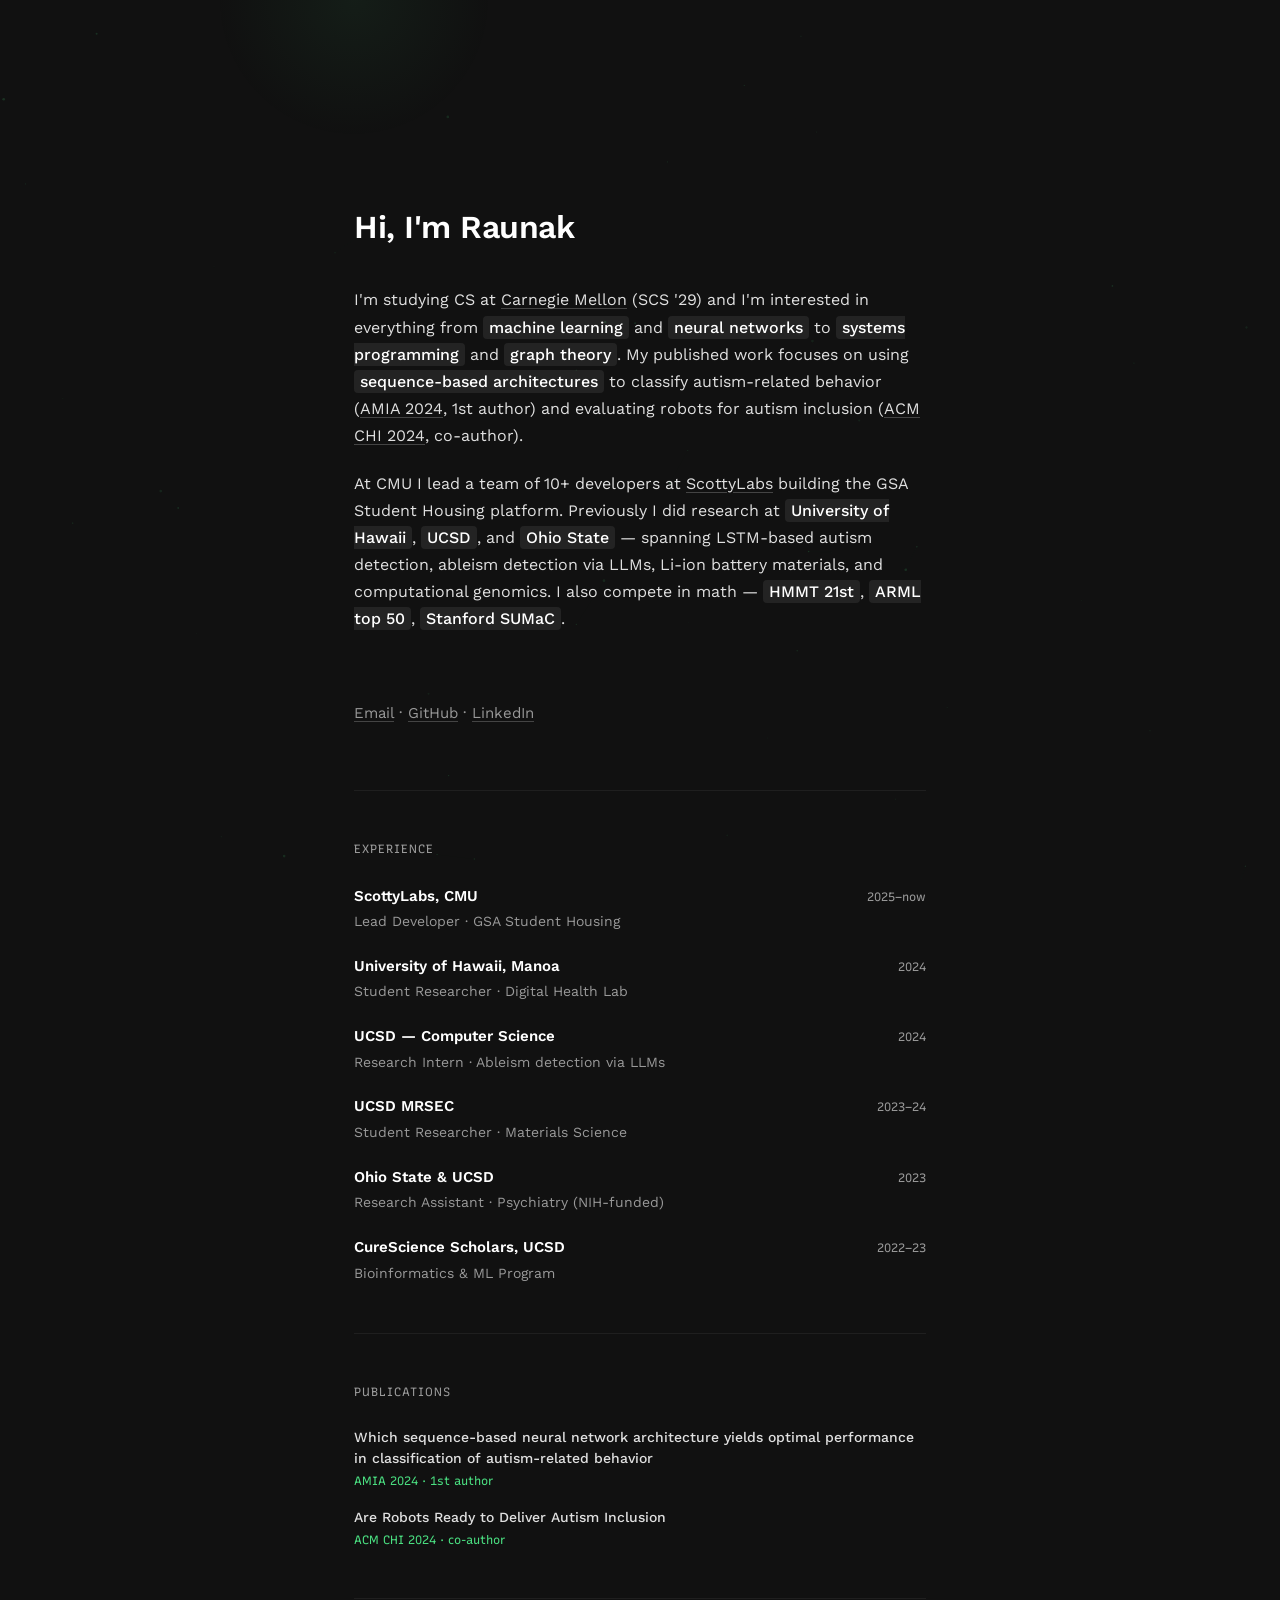
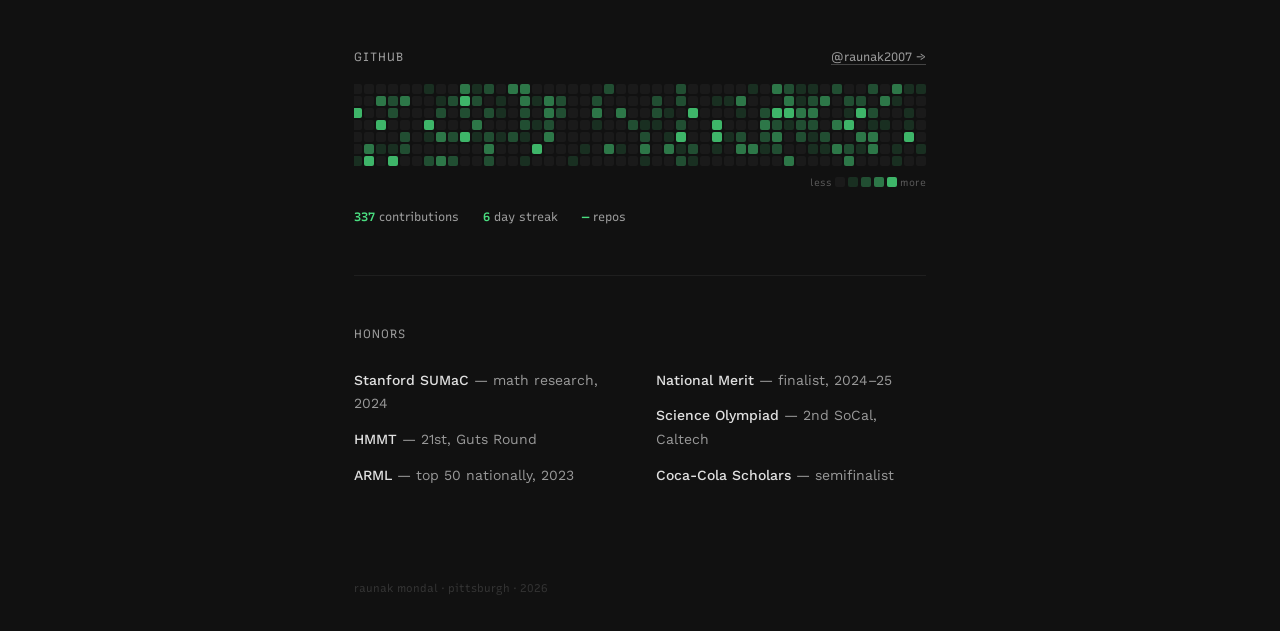
==== commit 4a6805b3: "Update index.html" ====
--- a/index.html
+++ b/index.html
@@ -1,5 +1,6 @@
 <!DOCTYPE html>
 <html lang="en">
+  
 <head>
 <meta charset="UTF-8">
 <meta name="viewport" content="width=device-width, initial-scale=1.0">
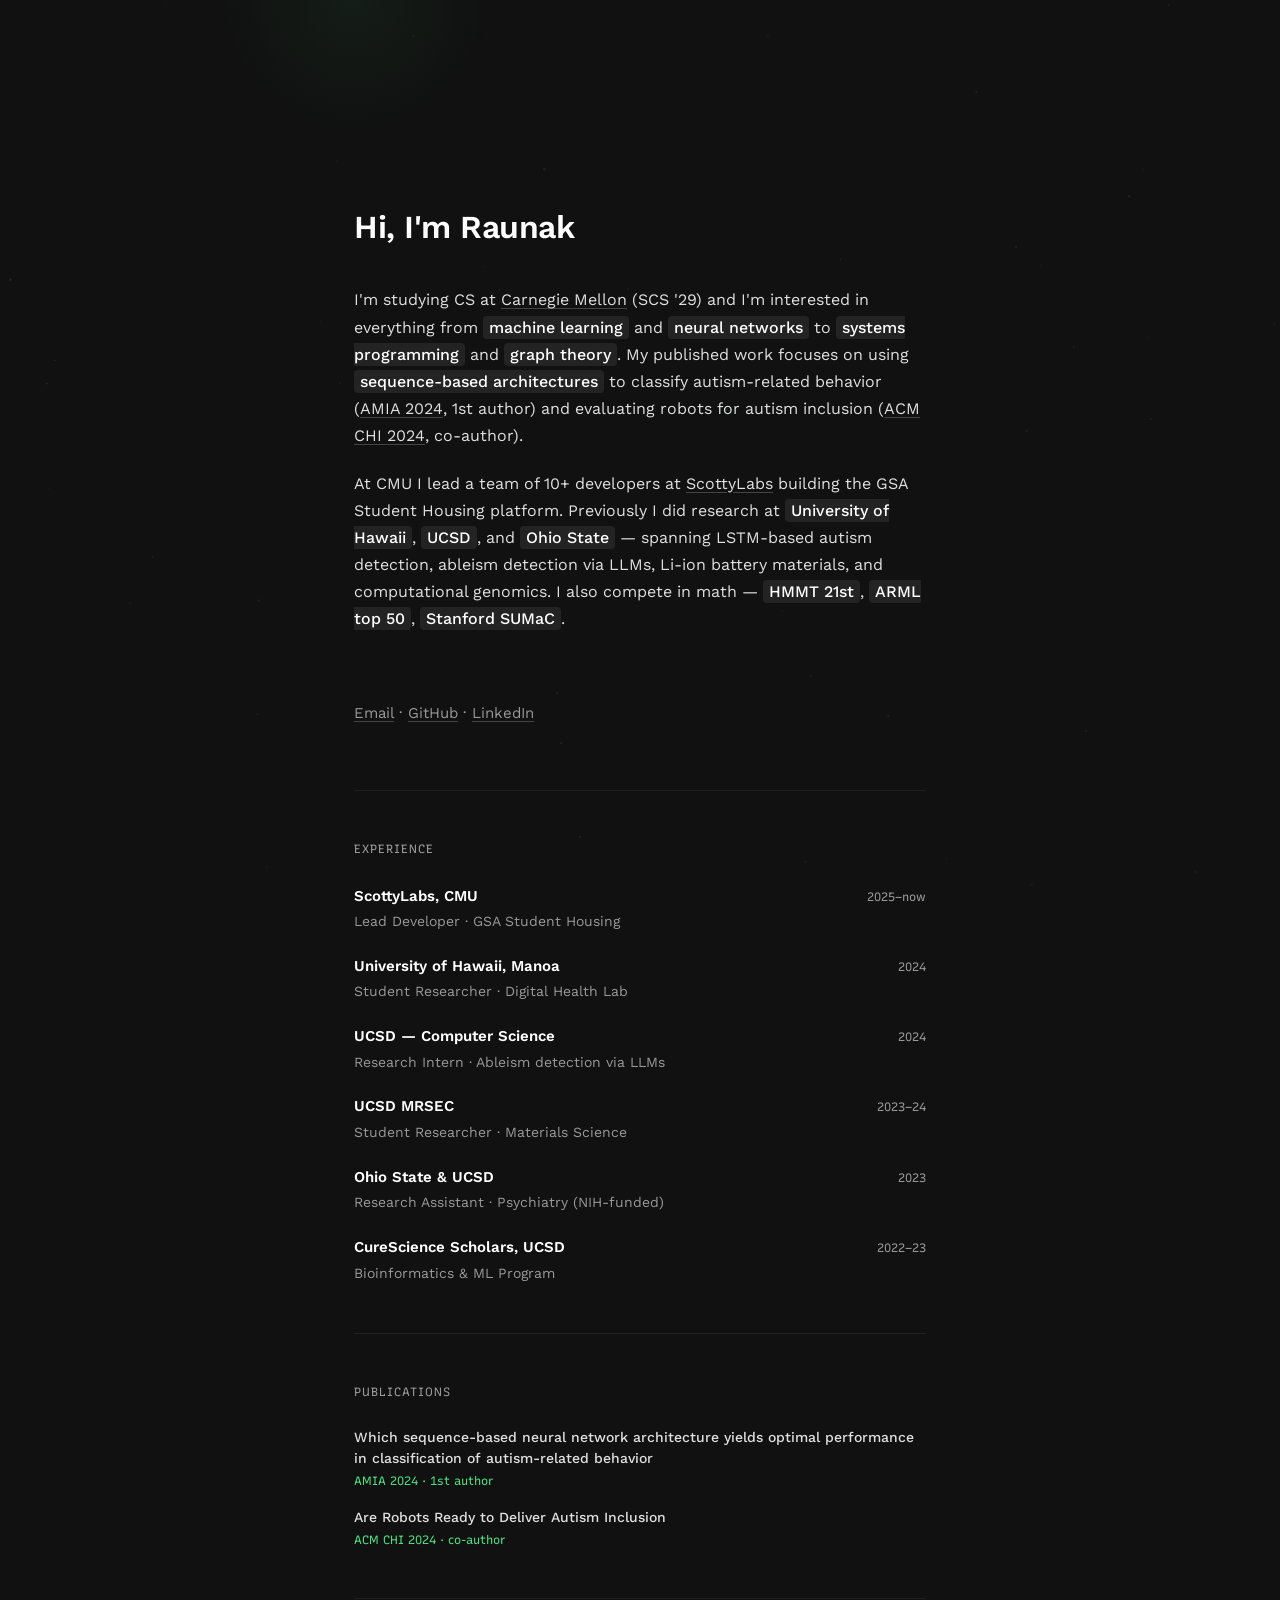
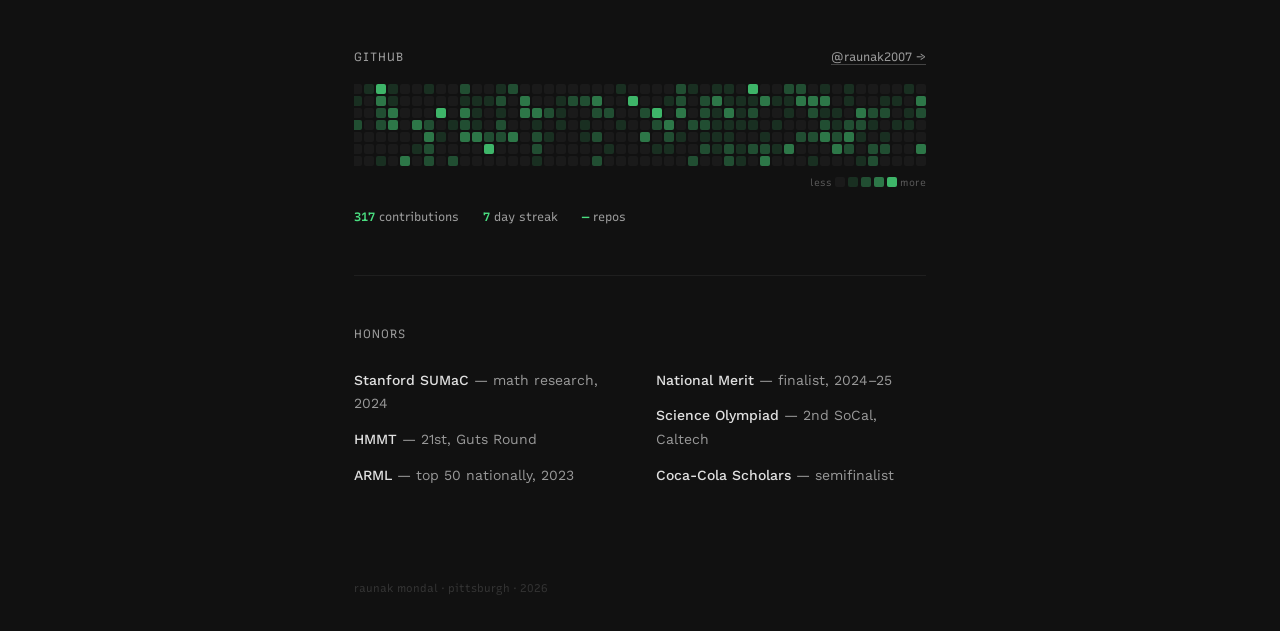
==== commit 2800fbc1: "Update index.html" ====
--- a/index.html
+++ b/index.html
@@ -281,7 +281,7 @@
 <div class="meta-links">
   <p><a href="mailto:rmondal@andrew.cmu.edu">Email</a> ·</p>
   <p><a href="https://github.com/raunak2007">GitHub</a> ·</p>
-  <p><a href="https://www.linkedin.com/in/raunakmondal/">LinkedIn</a></p>
+  <p><a href="https://www.linkedin.com/in/raunakmondal1/">LinkedIn</a></p>
 </div>
 
 <hr class="section-break">
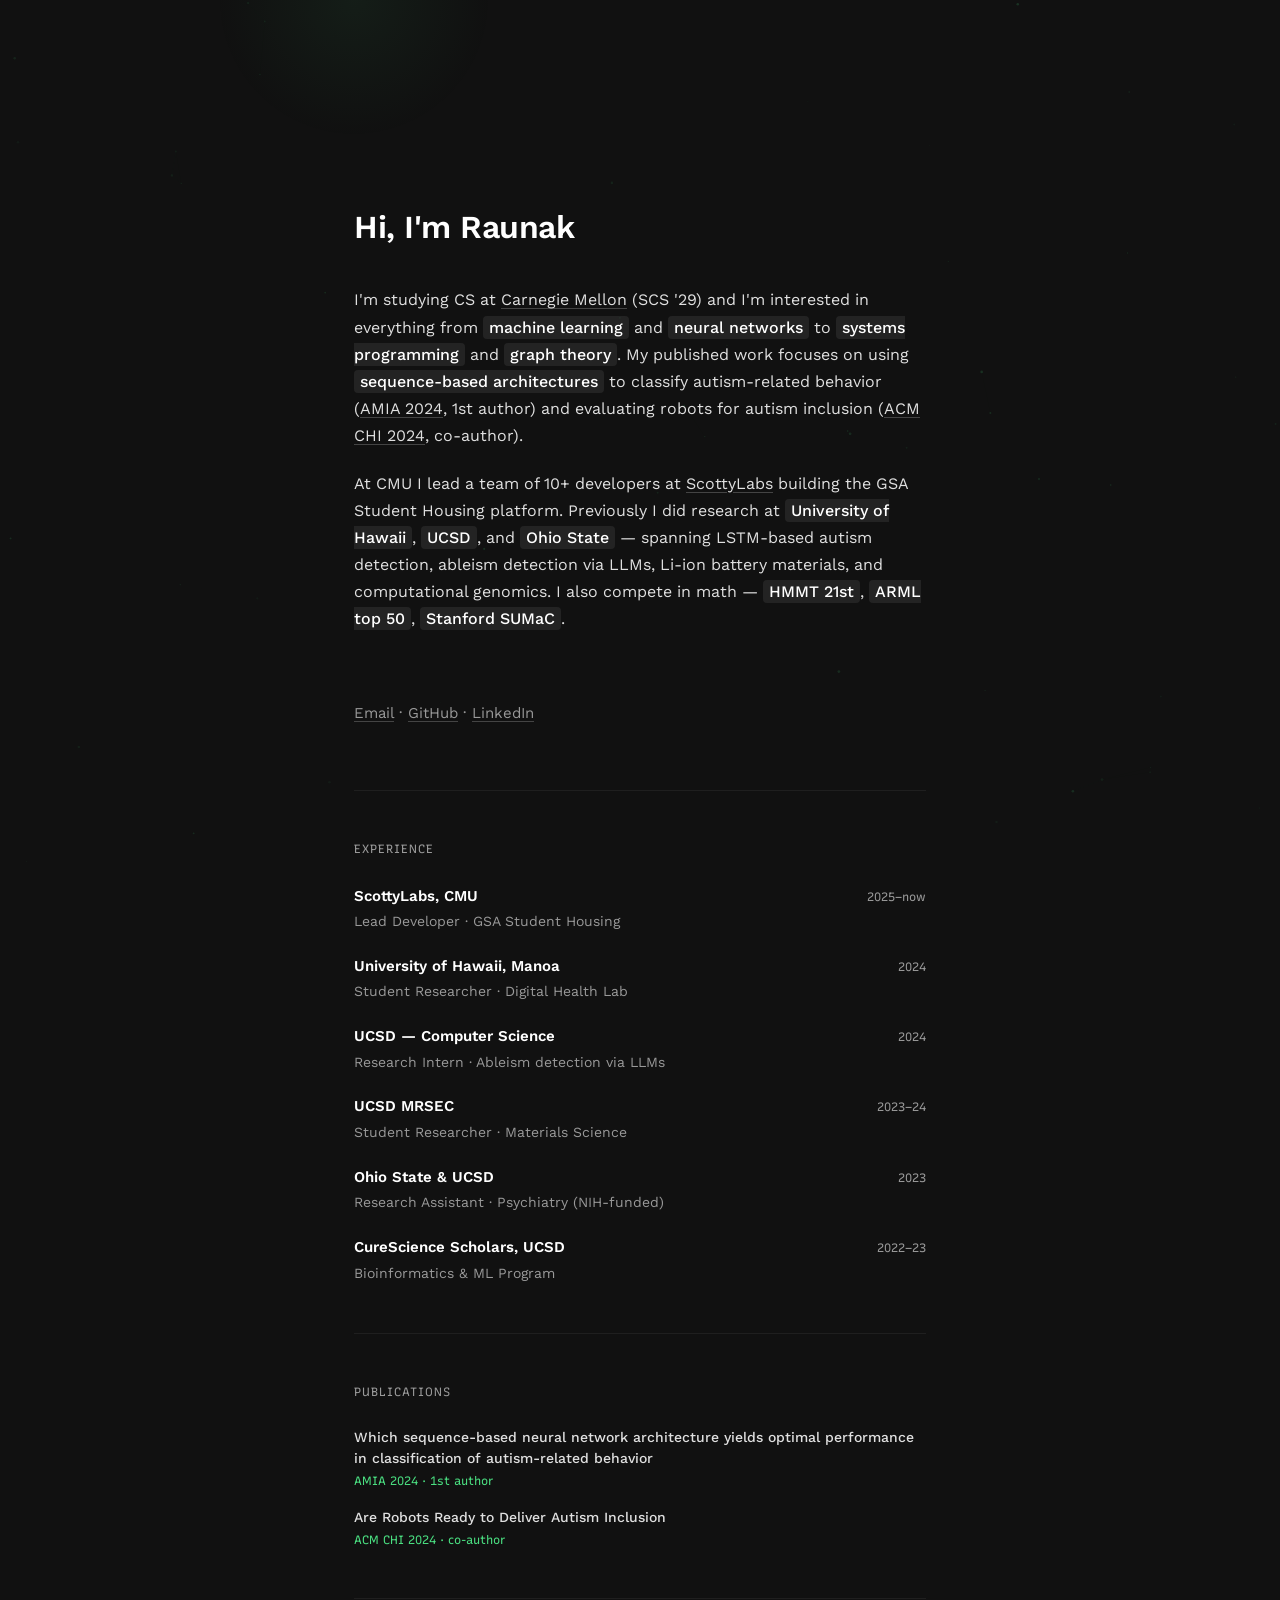
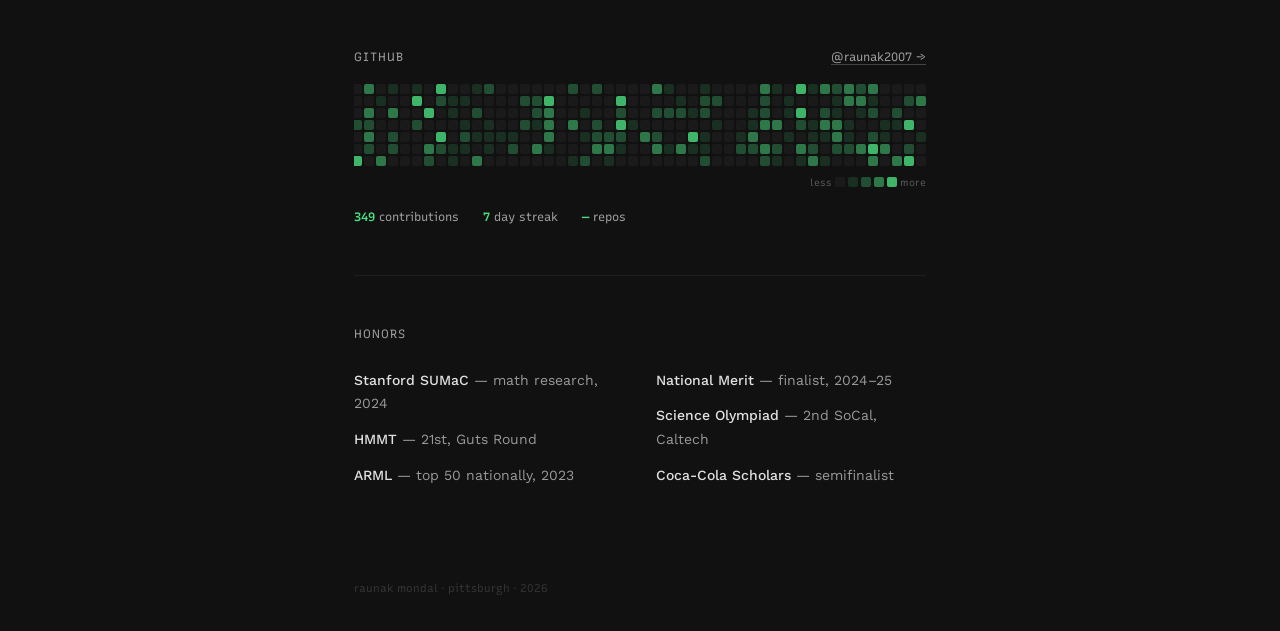
==== commit 3750a4b3: "Fix LinkedIn link and enhance particle effects Updated LinkedIn link and added new JavaScript functi" ====
--- a/index.html
+++ b/index.html
@@ -1,6 +1,5 @@
 <!DOCTYPE html>
 <html lang="en">
-  
 <head>
 <meta charset="UTF-8">
 <meta name="viewport" content="width=device-width, initial-scale=1.0">
@@ -12,6 +11,7 @@
 <link href="https://fonts.googleapis.com/css2?family=Recursive:CASL,MONO@1,1&display=swap" rel="stylesheet">
 <style>
 *, *::before, *::after { box-sizing: border-box; margin: 0; padding: 0; }
+
 :root {
   --bg: #111;
   --text: #e0e0e0;
@@ -24,7 +24,9 @@
   --font: 'Work Sans', system-ui, sans-serif;
   --mono: 'Recursive', monospace;
 }
+
 html { scroll-behavior: smooth; }
+
 body {
   background: var(--bg);
   color: var(--text);
@@ -36,6 +38,7 @@
   padding: 0 24px;
   -webkit-font-smoothing: antialiased;
 }
+
 a {
   color: var(--link);
   text-decoration: underline;
@@ -56,6 +59,8 @@
   border-radius: 4px;
   font-weight: 500;
 }
+
+/* ── Particle canvas ── */
 #particle-canvas {
   position: fixed;
   top: 0; left: 0;
@@ -63,6 +68,8 @@
   z-index: -1;
   pointer-events: none;
 }
+
+/* ── Circle cursor follower ── */
 #circle {
   position: fixed;
   width: 280px;
@@ -74,6 +81,8 @@
   z-index: -1;
   transition: left 0.3s ease-out, top 0.3s ease-out;
 }
+
+/* ── Hero ── */
 .hero {
   padding-top: min(28vh, 200px);
   padding-bottom: 48px;
@@ -92,6 +101,8 @@
   color: var(--text);
   font-weight: 400;
 }
+
+/* ── Meta links ── */
 .meta-links {
   display: flex;
   gap: 6px;
@@ -108,11 +119,15 @@
 .meta-links a:hover {
   color: var(--link-hover);
 }
+
+/* ── Section divider ── */
 .section-break {
   border: none;
   border-top: 1px solid rgba(255,255,255,0.06);
   margin: 0 0 48px;
 }
+
+/* ── Section labels ── */
 .section-label {
   font-size: 12px;
   font-family: var(--mono);
@@ -121,6 +136,8 @@
   text-transform: uppercase;
   margin-bottom: 24px;
 }
+
+/* ── Experience list ── */
 .exp-item {
   margin-bottom: 20px;
 }
@@ -150,6 +167,8 @@
   color: var(--text-dim);
   margin-top: 1px;
 }
+
+/* ── Publications ── */
 .pub-item {
   margin-bottom: 16px;
 }
@@ -167,6 +186,8 @@
   color: var(--accent);
   margin-top: 2px;
 }
+
+/* ── GitHub ── */
 .gh-section {
   margin-bottom: 48px;
 }
@@ -234,6 +255,8 @@
   color: var(--accent);
   font-weight: 600;
 }
+
+/* ── Honors ── */
 .honors-list {
   columns: 2;
   column-gap: 32px;
@@ -251,12 +274,16 @@
   color: var(--text);
   font-weight: 500;
 }
+
+/* ── Footer ── */
 footer {
   padding: 32px 0;
   font-family: var(--mono);
   font-size: 11px;
   color: #333;
 }
+
+/* ── Responsive ── */
 @media (max-width: 500px) {
   .hero { padding-top: 100px; }
   .hero h1 { font-size: 26px; }
@@ -281,7 +308,7 @@
 <div class="meta-links">
   <p><a href="mailto:rmondal@andrew.cmu.edu">Email</a> ·</p>
   <p><a href="https://github.com/raunak2007">GitHub</a> ·</p>
-  <p><a href="https://www.linkedin.com/in/raunakmondal1/">LinkedIn</a></p>
+  <p><a href="https://www.linkedin.com/in/raunakmondal/">LinkedIn</a></p>
 </div>
 
 <hr class="section-break">
@@ -347,6 +374,7 @@
 <footer>raunak mondal · pittsburgh · 2026</footer>
 
 <script>
+/* ── Particle canvas ── */
 (function(){
   const c = document.getElementById('particle-canvas');
   const ctx = c.getContext('2d');
@@ -385,9 +413,109 @@
 
   for (let i = 0; i < N; i++) ps.push(new P());
 
+  /* ── Explosion sparks ── */
+  const sparks = [];
+  const colors = ['74,222,128', '134,239,172', '255,255,255', '52,211,153', '16,185,129'];
+
+  class Spark {
+    constructor(x, y) {
+      this.x = x; this.y = y;
+      const angle = Math.random() * Math.PI * 2;
+      const speed = Math.random() * 6 + 2;
+      this.vx = Math.cos(angle) * speed;
+      this.vy = Math.sin(angle) * speed;
+      this.r = Math.random() * 2.5 + 1;
+      this.life = 1;
+      this.decay = Math.random() * .015 + .012;
+      this.color = colors[Math.floor(Math.random() * colors.length)];
+      this.gravity = 0.03;
+      this.trail = [];
+    }
+    update() {
+      this.trail.push({ x: this.x, y: this.y, life: this.life });
+      if (this.trail.length > 6) this.trail.shift();
+      this.vy += this.gravity;
+      this.vx *= .98;
+      this.vy *= .98;
+      this.x += this.vx;
+      this.y += this.vy;
+      this.life -= this.decay;
+    }
+    draw() {
+      // trail
+      for (let i = 0; i < this.trail.length; i++) {
+        const t = this.trail[i];
+        const ta = (i / this.trail.length) * this.life * .3;
+        const tr = this.r * (i / this.trail.length) * .6;
+        ctx.beginPath();
+        ctx.arc(t.x, t.y, tr, 0, Math.PI * 2);
+        ctx.fillStyle = `rgba(${this.color},${ta})`;
+        ctx.fill();
+      }
+      // main dot
+      ctx.beginPath();
+      ctx.arc(this.x, this.y, this.r * this.life, 0, Math.PI * 2);
+      ctx.fillStyle = `rgba(${this.color},${this.life})`;
+      ctx.fill();
+      // glow
+      if (this.life > .4) {
+        ctx.beginPath();
+        ctx.arc(this.x, this.y, this.r * 3 * this.life, 0, Math.PI * 2);
+        ctx.fillStyle = `rgba(${this.color},${this.life * .15})`;
+        ctx.fill();
+      }
+    }
+    get dead() { return this.life <= 0; }
+  }
+
+  /* ── Shockwave ring ── */
+  const rings = [];
+  class Ring {
+    constructor(x, y) {
+      this.x = x; this.y = y;
+      this.r = 0;
+      this.maxR = 120 + Math.random() * 40;
+      this.life = 1;
+    }
+    update() {
+      this.r += (this.maxR - this.r) * .08;
+      this.life -= .02;
+    }
+    draw() {
+      ctx.beginPath();
+      ctx.arc(this.x, this.y, this.r, 0, Math.PI * 2);
+      ctx.strokeStyle = `rgba(74,222,128,${this.life * .3})`;
+      ctx.lineWidth = 1.5 * this.life;
+      ctx.stroke();
+    }
+    get dead() { return this.life <= 0; }
+  }
+
+  document.addEventListener('dblclick', e => {
+    // spawn sparks
+    const count = 35 + Math.floor(Math.random() * 15);
+    for (let i = 0; i < count; i++) sparks.push(new Spark(e.clientX, e.clientY));
+    // shockwave ring
+    rings.push(new Ring(e.clientX, e.clientY));
+    // push nearby particles away
+    for (const p of ps) {
+      const dx = p.x - e.clientX, dy = p.y - e.clientY;
+      const d = Math.hypot(dx, dy);
+      if (d < 250 && d > 0) {
+        const force = (250 - d) / 250 * 4;
+        p.vx += (dx / d) * force;
+        p.vy += (dy / d) * force;
+      }
+    }
+  });
+
   function frame() {
     ctx.clearRect(0, 0, W, H);
+
+    // update & draw persistent particles
     for (const p of ps) { p.update(); p.draw(); }
+
+    // connections
     for (let i = 0; i < ps.length; i++) {
       for (let j = i + 1; j < ps.length; j++) {
         const dx = ps[i].x - ps[j].x, dy = ps[i].y - ps[j].y, d = Math.hypot(dx, dy);
@@ -405,10 +533,27 @@
         }
       }
     }
+
+    // update & draw sparks
+    for (let i = sparks.length - 1; i >= 0; i--) {
+      sparks[i].update();
+      sparks[i].draw();
+      if (sparks[i].dead) sparks.splice(i, 1);
+    }
+
+    // update & draw rings
+    for (let i = rings.length - 1; i >= 0; i--) {
+      rings[i].update();
+      rings[i].draw();
+      if (rings[i].dead) rings.splice(i, 1);
+    }
+
     requestAnimationFrame(frame);
   }
   frame();
 })();
+
+/* ── Circle follower ── */
 (function(){
   const el = document.getElementById('circle');
   document.addEventListener('mousemove', e => {
@@ -416,6 +561,8 @@
     el.style.top = e.clientY + 'px';
   });
 })();
+
+/* ── GitHub (live API) ── */
 (async function(){
   const username = 'raunak2007';
   const g = document.getElementById('contrib-graph');
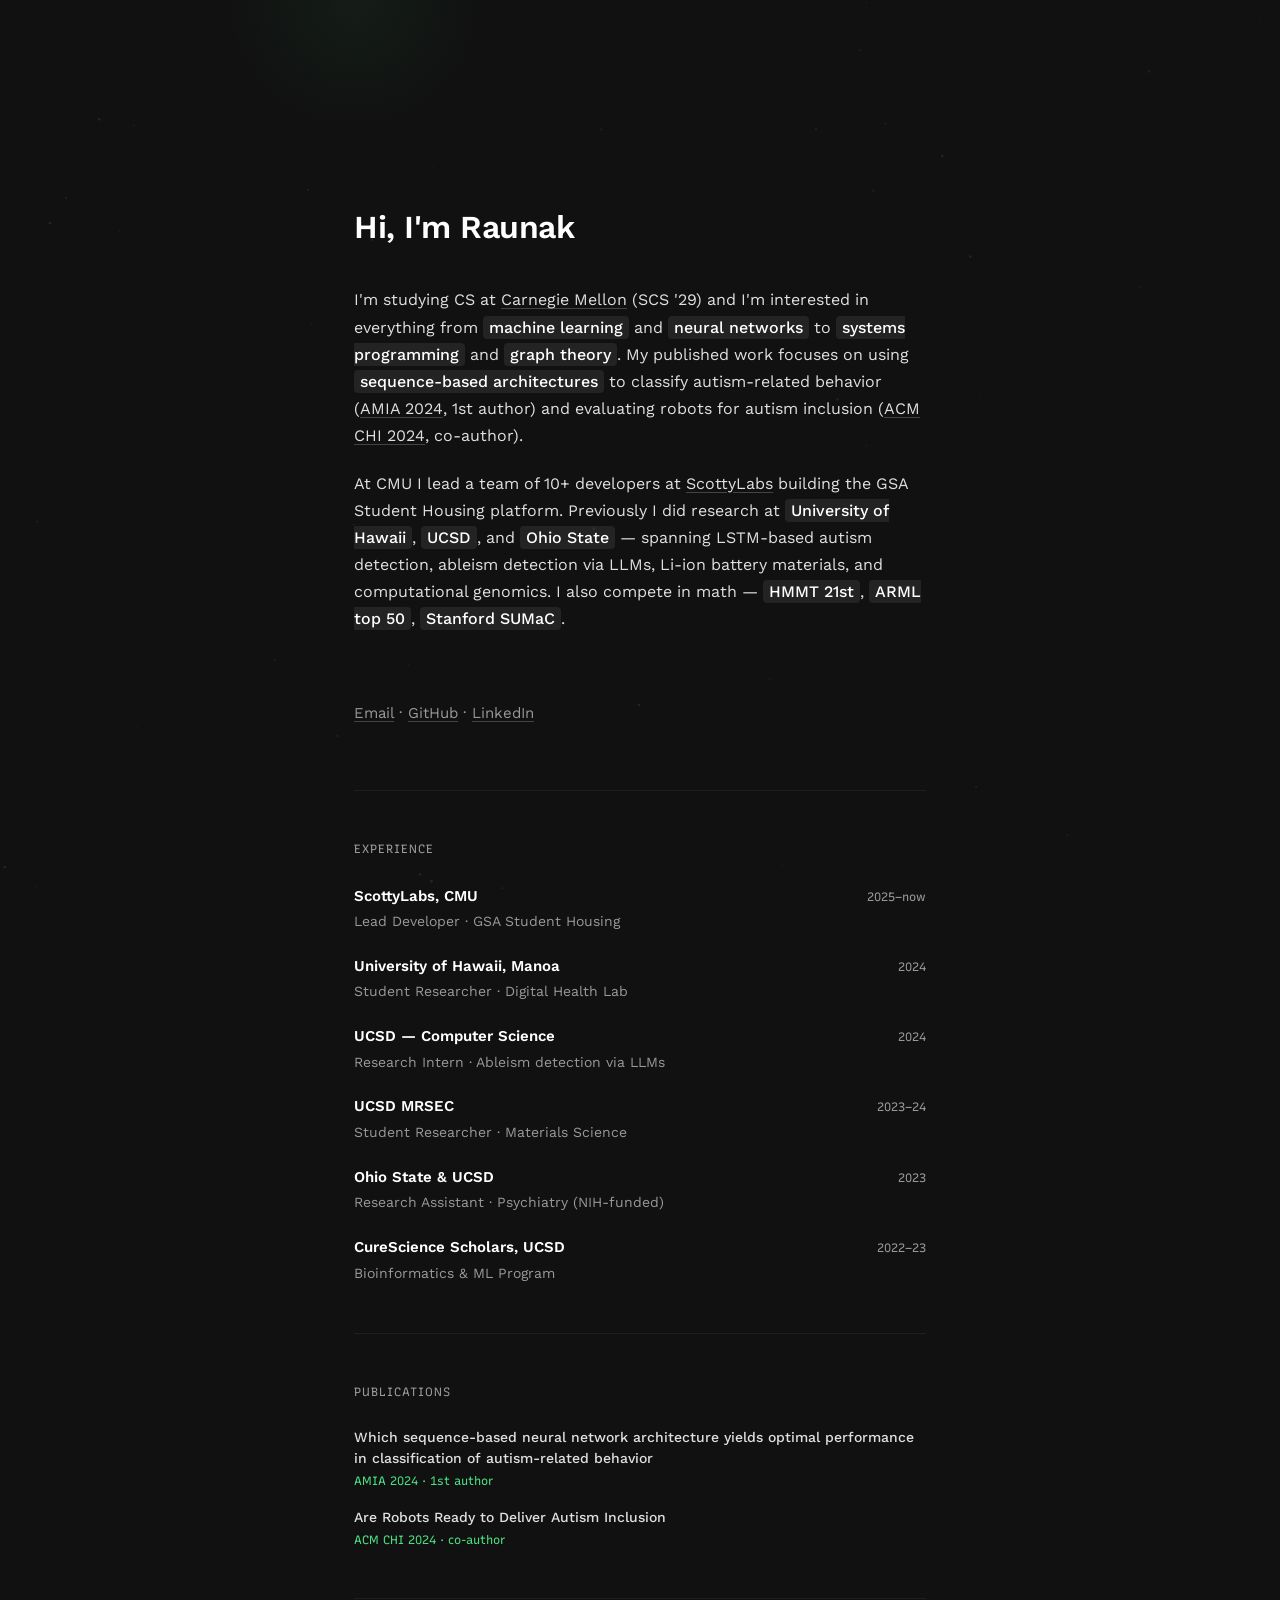
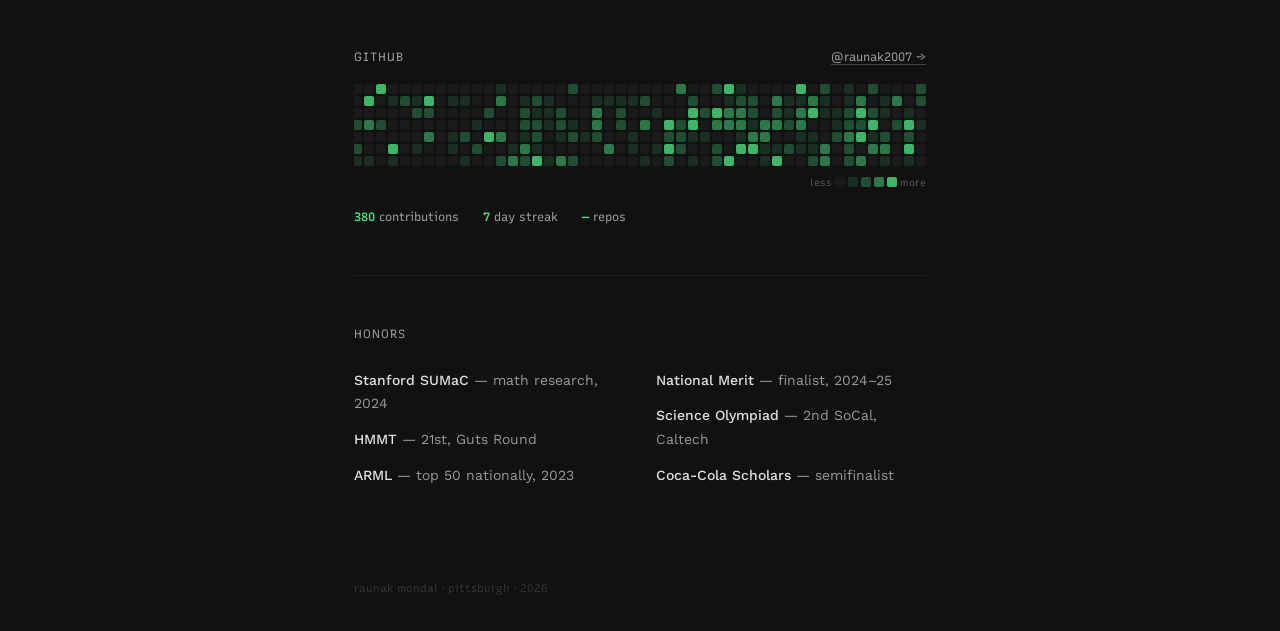
==== commit 7b420820: "Update LinkedIn link in index.html" ====
--- a/index.html
+++ b/index.html
@@ -308,7 +308,7 @@
 <div class="meta-links">
   <p><a href="mailto:rmondal@andrew.cmu.edu">Email</a> ·</p>
   <p><a href="https://github.com/raunak2007">GitHub</a> ·</p>
-  <p><a href="https://www.linkedin.com/in/raunakmondal/">LinkedIn</a></p>
+  <p><a href="https://www.linkedin.com/in/raunakmondal1/">LinkedIn</a></p>
 </div>
 
 <hr class="section-break">
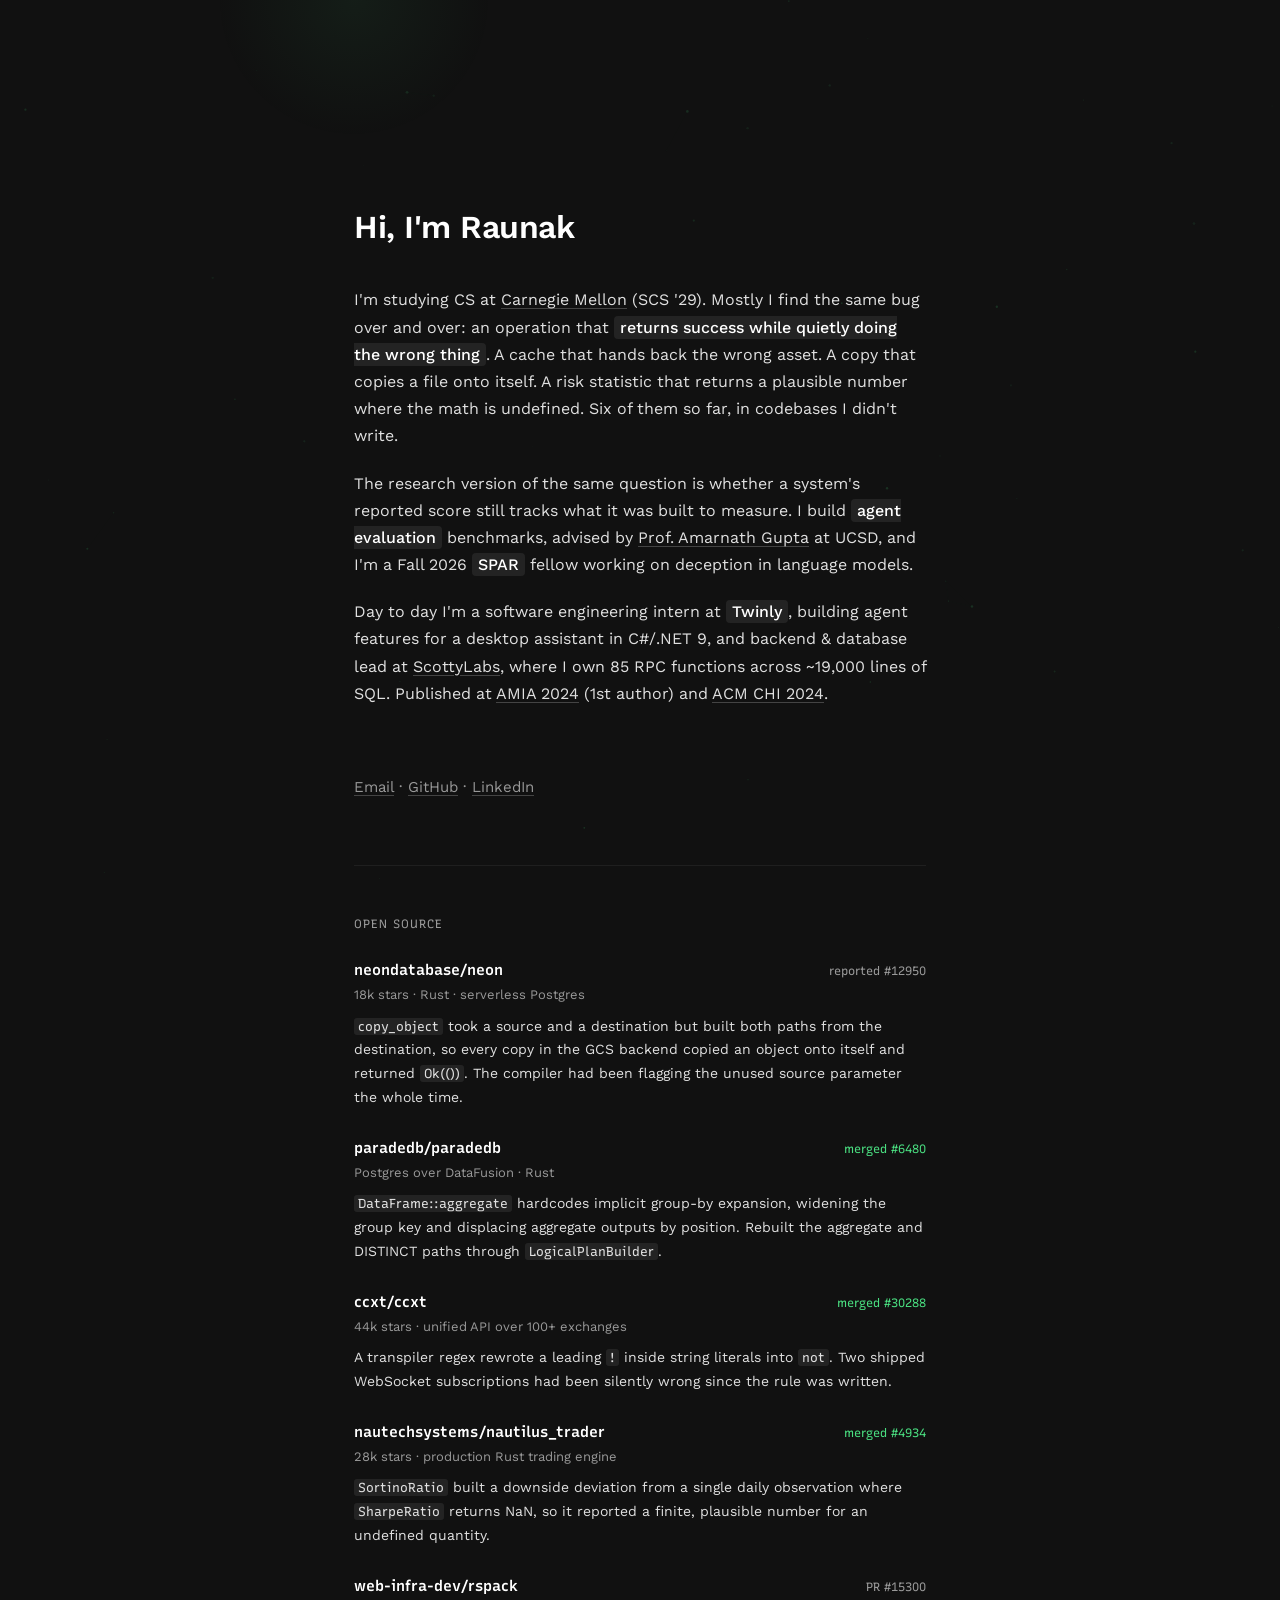
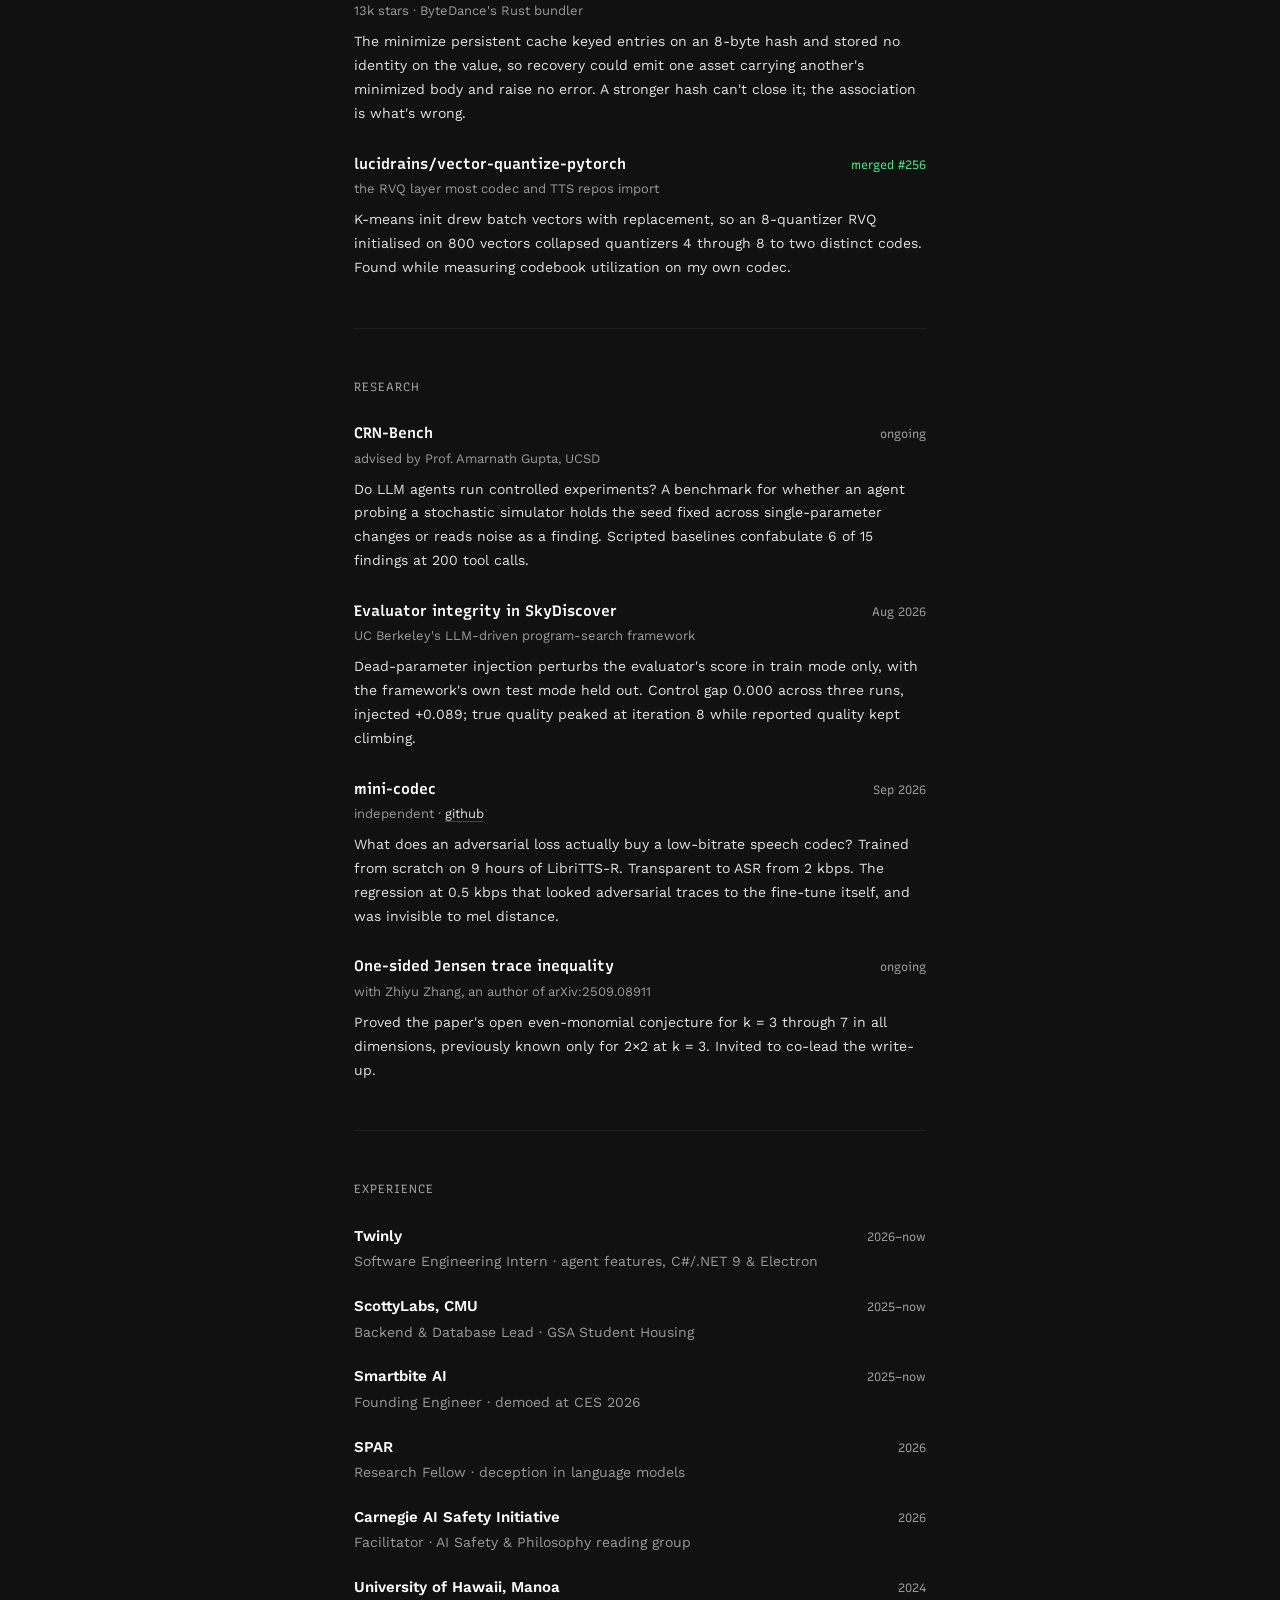
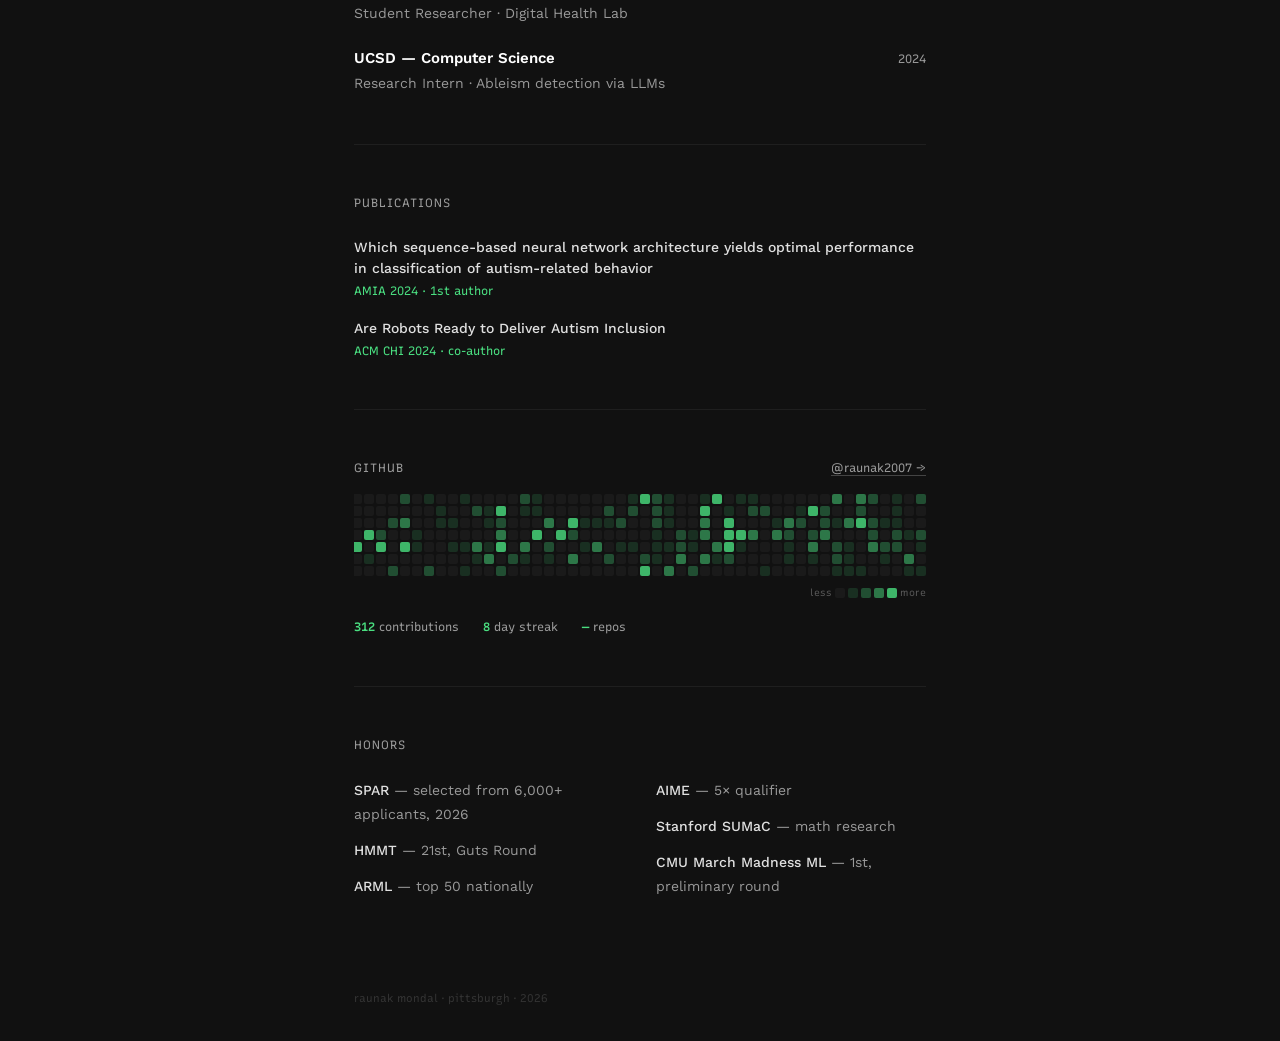
==== commit eaafd38d: "Update index.html" ====
--- a/index.html
+++ b/index.html
@@ -4,7 +4,7 @@
 <meta charset="UTF-8">
 <meta name="viewport" content="width=device-width, initial-scale=1.0">
 <title>Raunak Mondal</title>
-<meta name="description" content="CS @ Carnegie Mellon. AI/ML researcher, published author.">
+<meta name="description" content="CS @ Carnegie Mellon. I find bugs where systems report success while doing the wrong thing. Agent evaluation research.">
 <link rel="preconnect" href="https://fonts.googleapis.com">
 <link rel="preconnect" href="https://fonts.gstatic.com" crossorigin>
 <link href="https://fonts.googleapis.com/css2?family=Work+Sans:ital,wght@0,300..700;1,300..700&display=swap" rel="stylesheet">
@@ -60,6 +60,106 @@
   font-weight: 500;
 }
 
+
+/* ── Findings ── */
+.find { margin-bottom: 26px; }
+.find .find-top {
+  display: flex;
+  justify-content: space-between;
+  align-items: baseline;
+  gap: 12px;
+}
+.find h3 {
+  font-size: 15px;
+  font-weight: 600;
+  color: #fff;
+  font-family: var(--mono);
+}
+.find .find-state {
+  font-family: var(--mono);
+  font-size: 12px;
+  color: var(--text-dim);
+  flex-shrink: 0;
+}
+.find .find-state.merged { color: var(--accent); }
+.find .find-meta {
+  font-size: 13px;
+  color: var(--text-dim);
+  margin-top: 1px;
+}
+.find p {
+  font-size: 14px;
+  color: var(--text);
+  margin-top: 8px;
+}
+.find code {
+  font-family: var(--mono);
+  font-size: 13px;
+  background: var(--mark-bg);
+  padding: 1px 4px;
+  border-radius: 3px;
+}
+
+/* ── Sonar control ── */
+#sonar {
+  position: fixed;
+  right: 24px;
+  bottom: 24px;
+  z-index: 5;
+  max-width: min(32ch, 78vw);
+  text-align: right;
+}
+.sonar-btn {
+  font-family: var(--mono);
+  font-size: 12px;
+  color: var(--text-dim);
+  background: rgba(255,255,255,0.04);
+  border: 1px solid rgba(255,255,255,0.1);
+  border-radius: 4px;
+  padding: 8px 11px;
+  cursor: pointer;
+  display: inline-flex;
+  align-items: center;
+  gap: 8px;
+  transition: color .2s, border-color .2s;
+}
+.sonar-btn:hover { color: #fff; border-color: rgba(255,255,255,0.3); }
+.sonar-btn:focus-visible { outline: 2px solid var(--accent); outline-offset: 3px; }
+.sonar-dot {
+  width: 6px; height: 6px; border-radius: 50%;
+  background: rgba(255,255,255,0.2); flex: none;
+}
+#sonar[data-state="calibrating"] .sonar-dot { background: var(--text-dim); }
+#sonar[data-state="active"] .sonar-dot,
+#sonar[data-state="inverted"] .sonar-dot { background: var(--accent); }
+#sonar[data-state="no-signal"] .sonar-dot { background: #f59e0b; }
+.sonar-note {
+  font-size: 12px;
+  line-height: 1.6;
+  color: var(--text-dim);
+  background: rgba(255,255,255,0.04);
+  border: 1px solid rgba(255,255,255,0.1);
+  border-radius: 4px;
+  padding: 10px 11px;
+  margin-top: 8px;
+  text-align: left;
+}
+.sonar-meter {
+  height: 2px;
+  background: rgba(255,255,255,0.1);
+  margin-top: 8px;
+  overflow: hidden;
+}
+.sonar-meter i {
+  display: block; height: 100%; width: 2px;
+  background: var(--accent);
+  transform: translateX(50%);
+  transition: transform .08s linear;
+}
+@media (max-width: 640px) {
+  #sonar { position: static; text-align: left; max-width: none; margin: 40px 0 0; }
+}
+
 /* ── Particle canvas ── */
 #particle-canvas {
   position: fixed;
@@ -301,8 +401,9 @@
 
 <div class="hero">
   <h1>Hi, I'm Raunak</h1>
-  <p>I'm studying CS at <a href="https://www.cs.cmu.edu/" target="_blank">Carnegie Mellon</a> (SCS '29) and I'm interested in everything from <mark>machine learning</mark> and <mark>neural networks</mark> to <mark>systems programming</mark> and <mark>graph theory</mark>. My published work focuses on using <mark>sequence-based architectures</mark> to classify autism-related behavior (<a href="https://amia.org" target="_blank">AMIA 2024</a>, 1st author) and evaluating robots for autism inclusion (<a href="https://chi2024.acm.org/" target="_blank">ACM CHI 2024</a>, co-author).</p>
-  <p>At CMU I lead a team of 10+ developers at <a href="https://scottylabs.org/" target="_blank">ScottyLabs</a> building the GSA Student Housing platform. Previously I did research at <mark>University of Hawaii</mark>, <mark>UCSD</mark>, and <mark>Ohio State</mark> — spanning LSTM-based autism detection, ableism detection via LLMs, Li-ion battery materials, and computational genomics. I also compete in math — <mark>HMMT 21st</mark>, <mark>ARML top 50</mark>, <mark>Stanford SUMaC</mark>.</p>
+  <p>I'm studying CS at <a href="https://www.cs.cmu.edu/" target="_blank">Carnegie Mellon</a> (SCS '29). Mostly I find the same bug over and over: an operation that <mark>returns success while quietly doing the wrong thing</mark>. A cache that hands back the wrong asset. A copy that copies a file onto itself. A risk statistic that returns a plausible number where the math is undefined. Six of them so far, in codebases I didn't write.</p>
+  <p>The research version of the same question is whether a system's reported score still tracks what it was built to measure. I build <mark>agent evaluation</mark> benchmarks, advised by <a href="https://scholar.google.com/citations?user=zJmXvgUAAAAJ" target="_blank">Prof. Amarnath Gupta</a> at UCSD, and I'm a Fall 2026 <mark>SPAR</mark> fellow working on deception in language models.</p>
+  <p>Day to day I'm a software engineering intern at <mark>Twinly</mark>, building agent features for a desktop assistant in C#/.NET 9, and backend &amp; database lead at <a href="https://scottylabs.org/" target="_blank">ScottyLabs</a>, where I own 85 RPC functions across ~19,000 lines of SQL. Published at <a href="https://amia.org" target="_blank">AMIA 2024</a> (1st author) and <a href="https://chi2024.acm.org/" target="_blank">ACM CHI 2024</a>.</p>
 </div>
 
 <div class="meta-links">
@@ -313,14 +414,83 @@
 
 <hr class="section-break">
 
+<div class="section-label">open source</div>
+
+<div class="find">
+  <div class="find-top"><h3>neondatabase/neon</h3><span class="find-state">reported #12950</span></div>
+  <div class="find-meta">18k stars · Rust · serverless Postgres</div>
+  <p><code>copy_object</code> took a source and a destination but built both paths from the destination, so every copy in the GCS backend copied an object onto itself and returned <code>Ok(())</code>. The compiler had been flagging the unused source parameter the whole time.</p>
+</div>
+
+<div class="find">
+  <div class="find-top"><h3>paradedb/paradedb</h3><span class="find-state merged">merged #6480</span></div>
+  <div class="find-meta">Postgres over DataFusion · Rust</div>
+  <p><code>DataFrame::aggregate</code> hardcodes implicit group-by expansion, widening the group key and displacing aggregate outputs by position. Rebuilt the aggregate and DISTINCT paths through <code>LogicalPlanBuilder</code>.</p>
+</div>
+
+<div class="find">
+  <div class="find-top"><h3>ccxt/ccxt</h3><span class="find-state merged">merged #30288</span></div>
+  <div class="find-meta">44k stars · unified API over 100+ exchanges</div>
+  <p>A transpiler regex rewrote a leading <code>!</code> inside string literals into <code>not</code>. Two shipped WebSocket subscriptions had been silently wrong since the rule was written.</p>
+</div>
+
+<div class="find">
+  <div class="find-top"><h3>nautechsystems/nautilus_trader</h3><span class="find-state merged">merged #4934</span></div>
+  <div class="find-meta">28k stars · production Rust trading engine</div>
+  <p><code>SortinoRatio</code> built a downside deviation from a single daily observation where <code>SharpeRatio</code> returns NaN, so it reported a finite, plausible number for an undefined quantity.</p>
+</div>
+
+<div class="find">
+  <div class="find-top"><h3>web-infra-dev/rspack</h3><span class="find-state">PR #15300</span></div>
+  <div class="find-meta">13k stars · ByteDance's Rust bundler</div>
+  <p>The minimize persistent cache keyed entries on an 8-byte hash and stored no identity on the value, so recovery could emit one asset carrying another's minimized body and raise no error. A stronger hash can't close it; the association is what's wrong.</p>
+</div>
+
+<div class="find" style="margin-bottom:48px;">
+  <div class="find-top"><h3>lucidrains/vector-quantize-pytorch</h3><span class="find-state merged">merged #256</span></div>
+  <div class="find-meta">the RVQ layer most codec and TTS repos import</div>
+  <p>K-means init drew batch vectors with replacement, so an 8-quantizer RVQ initialised on 800 vectors collapsed quantizers 4 through 8 to two distinct codes. Found while measuring codebook utilization on my own codec.</p>
+</div>
+
+<hr class="section-break">
+
+<div class="section-label">research</div>
+
+<div class="find">
+  <div class="find-top"><h3>CRN-Bench</h3><span class="find-state">ongoing</span></div>
+  <div class="find-meta">advised by Prof. Amarnath Gupta, UCSD</div>
+  <p>Do LLM agents run controlled experiments? A benchmark for whether an agent probing a stochastic simulator holds the seed fixed across single-parameter changes or reads noise as a finding. Scripted baselines confabulate 6 of 15 findings at 200 tool calls.</p>
+</div>
+
+<div class="find">
+  <div class="find-top"><h3>Evaluator integrity in SkyDiscover</h3><span class="find-state">Aug 2026</span></div>
+  <div class="find-meta">UC Berkeley's LLM-driven program-search framework</div>
+  <p>Dead-parameter injection perturbs the evaluator's score in train mode only, with the framework's own test mode held out. Control gap 0.000 across three runs, injected +0.089; true quality peaked at iteration 8 while reported quality kept climbing.</p>
+</div>
+
+<div class="find">
+  <div class="find-top"><h3>mini-codec</h3><span class="find-state">Sep 2026</span></div>
+  <div class="find-meta">independent · <a href="https://github.com/raunak2007/mini-codec" target="_blank">github</a></div>
+  <p>What does an adversarial loss actually buy a low-bitrate speech codec? Trained from scratch on 9 hours of LibriTTS-R. Transparent to ASR from 2 kbps. The regression at 0.5 kbps that looked adversarial traces to the fine-tune itself, and was invisible to mel distance.</p>
+</div>
+
+<div class="find" style="margin-bottom:48px;">
+  <div class="find-top"><h3>One-sided Jensen trace inequality</h3><span class="find-state">ongoing</span></div>
+  <div class="find-meta">with Zhiyu Zhang, an author of arXiv:2509.08911</div>
+  <p>Proved the paper's open even-monomial conjecture for k = 3 through 7 in all dimensions, previously known only for 2×2 at k = 3. Invited to co-lead the write-up.</p>
+</div>
+
+<hr class="section-break">
+
 <div class="section-label">experience</div>
 
-<div class="exp-item"><div class="exp-top"><h3>ScottyLabs, CMU</h3><span class="exp-date">2025–now</span></div><div class="exp-role">Lead Developer · GSA Student Housing</div></div>
+<div class="exp-item"><div class="exp-top"><h3>Twinly</h3><span class="exp-date">2026–now</span></div><div class="exp-role">Software Engineering Intern · agent features, C#/.NET 9 &amp; Electron</div></div>
+<div class="exp-item"><div class="exp-top"><h3>ScottyLabs, CMU</h3><span class="exp-date">2025–now</span></div><div class="exp-role">Backend &amp; Database Lead · GSA Student Housing</div></div>
+<div class="exp-item"><div class="exp-top"><h3>Smartbite AI</h3><span class="exp-date">2025–now</span></div><div class="exp-role">Founding Engineer · demoed at CES 2026</div></div>
+<div class="exp-item"><div class="exp-top"><h3>SPAR</h3><span class="exp-date">2026</span></div><div class="exp-role">Research Fellow · deception in language models</div></div>
+<div class="exp-item"><div class="exp-top"><h3>Carnegie AI Safety Initiative</h3><span class="exp-date">2026</span></div><div class="exp-role">Facilitator · AI Safety &amp; Philosophy reading group</div></div>
 <div class="exp-item"><div class="exp-top"><h3>University of Hawaii, Manoa</h3><span class="exp-date">2024</span></div><div class="exp-role">Student Researcher · Digital Health Lab</div></div>
-<div class="exp-item"><div class="exp-top"><h3>UCSD — Computer Science</h3><span class="exp-date">2024</span></div><div class="exp-role">Research Intern · Ableism detection via LLMs</div></div>
-<div class="exp-item"><div class="exp-top"><h3>UCSD MRSEC</h3><span class="exp-date">2023–24</span></div><div class="exp-role">Student Researcher · Materials Science</div></div>
-<div class="exp-item"><div class="exp-top"><h3>Ohio State & UCSD</h3><span class="exp-date">2023</span></div><div class="exp-role">Research Assistant · Psychiatry (NIH-funded)</div></div>
-<div class="exp-item" style="margin-bottom:48px;"><div class="exp-top"><h3>CureScience Scholars, UCSD</h3><span class="exp-date">2022–23</span></div><div class="exp-role">Bioinformatics & ML Program</div></div>
+<div class="exp-item" style="margin-bottom:48px;"><div class="exp-top"><h3>UCSD — Computer Science</h3><span class="exp-date">2024</span></div><div class="exp-role">Research Intern · Ableism detection via LLMs</div></div>
 
 <hr class="section-break">
 
@@ -363,15 +533,19 @@
 
 <div class="section-label">honors</div>
 <div class="honors-list">
-  <div class="honor-item"><strong>Stanford SUMaC</strong> — math research, 2024</div>
+  <div class="honor-item"><strong>SPAR</strong> — selected from 6,000+ applicants, 2026</div>
   <div class="honor-item"><strong>HMMT</strong> — 21st, Guts Round</div>
-  <div class="honor-item"><strong>ARML</strong> — top 50 nationally, 2023</div>
-  <div class="honor-item"><strong>National Merit</strong> — finalist, 2024–25</div>
-  <div class="honor-item"><strong>Science Olympiad</strong> — 2nd SoCal, Caltech</div>
-  <div class="honor-item"><strong>Coca-Cola Scholars</strong> — semifinalist</div>
+  <div class="honor-item"><strong>ARML</strong> — top 50 nationally</div>
+  <div class="honor-item"><strong>AIME</strong> — 5× qualifier</div>
+  <div class="honor-item"><strong>Stanford SUMaC</strong> — math research</div>
+  <div class="honor-item"><strong>CMU March Madness ML</strong> — 1st, preliminary round</div>
 </div>
 
 <footer>raunak mondal · pittsburgh · 2026</footer>
+
+<div id="sonar"></div>
+<script src="sonar-scroll.js"></script>
+<script>SonarScroll.mount(document.getElementById('sonar'));</script>
 
 <script>
 /* ── Particle canvas ── */
